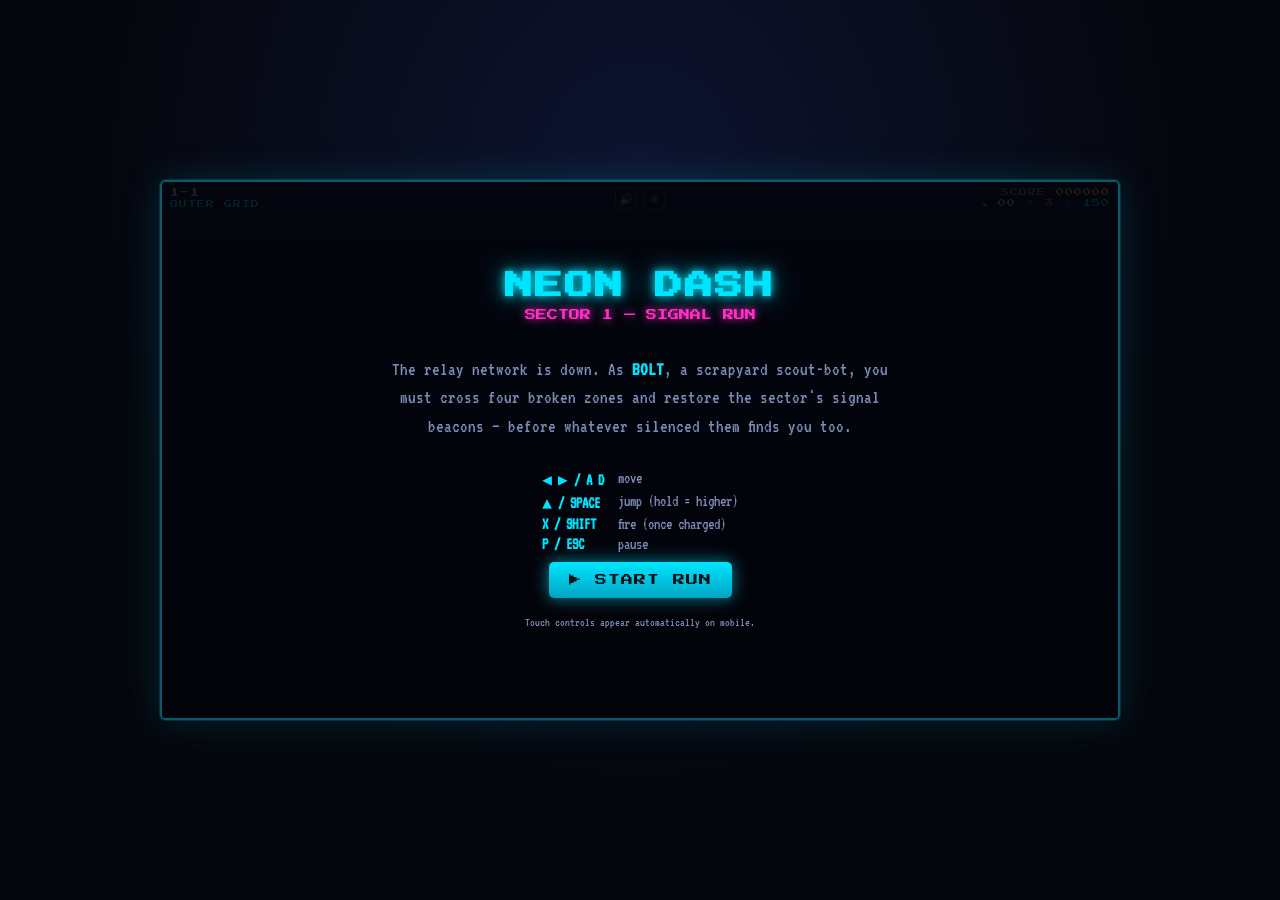
==== neon-dash.html @ c0b702b3 "Add Neon Dash HTML5 game Co-Authored-By: Claude Sonnet 5 <noreply@anthropic.com>" ====
<!DOCTYPE html>
<html lang="en">
<head>
<meta charset="UTF-8">
<meta name="viewport" content="width=device-width, initial-scale=1, maximum-scale=1, user-scalable=no">
<title>NEON DASH — Sector 1</title>
<link rel="preconnect" href="https://fonts.googleapis.com">
<link href="https://fonts.googleapis.com/css2?family=Press+Start+2P&family=VT323&display=swap" rel="stylesheet">
<style>
  :root{
    --bg:#05060d;
    --cyan:#00e5ff;
    --cyan-dim:#0a5a6b;
    --magenta:#ff2ec4;
    --amber:#ffc24b;
    --green:#39ff9e;
    --red:#ff4d5e;
    --panel:#080b16;
    --text:#dcecff;
    --text-dim:#7d8bb5;
  }
  *{box-sizing:border-box;}
  html,body{
    margin:0;padding:0;height:100%;
    background:radial-gradient(ellipse at 50% 20%, #0d1430 0%, #05060d 60%);
    color:var(--text);
    font-family:'VT323',monospace;
    overflow:hidden;
    -webkit-tap-highlight-color: transparent;
    user-select:none;
  }
  #wrap{
    position:fixed; inset:0;
    display:flex; align-items:center; justify-content:center;
    flex-direction:column;
    padding:10px;
  }
  #stage{
    position:relative;
    width:100%;
    max-width:960px;
    aspect-ratio: 480 / 270;
    background:#000;
    border:2px solid var(--cyan-dim);
    border-radius:6px;
    box-shadow: 0 0 0 1px rgba(0,229,255,0.15), 0 0 40px rgba(0,229,255,0.15), inset 0 0 60px rgba(0,229,255,0.05);
    overflow:hidden;
  }
  canvas{
    width:100%; height:100%; display:block;
    image-rendering:pixelated; image-rendering:crisp-edges;
  }
  /* ---------- HUD ---------- */
  #hud{
    position:absolute; top:0; left:0; right:0;
    display:flex; justify-content:space-between; align-items:flex-start;
    padding:6px 8px;
    pointer-events:none;
    font-family:'Press Start 2P', monospace;
    font-size:8px;
    letter-spacing:1px;
    text-shadow: 0 0 4px rgba(0,0,0,0.9);
    z-index:5;
  }
  #hud .hud-block{ display:flex; flex-direction:column; gap:3px; }
  #hud .hud-right{ align-items:flex-end; text-align:right; }
  #hud .row{ display:flex; gap:10px; }
  #hud .lbl{ color:var(--text-dim); }
  #hud .val-score{ color:var(--amber); }
  #hud .val-shard{ color:var(--green); }
  #hud .val-lives{ color:var(--red); }
  #hud .val-time{ color:var(--cyan); }
  #hud .lvl-name{ color:var(--cyan); font-size:8px; }
  #hud .lvl-code{ color:var(--text); font-size:9px; }

  #topbtns{
    position:absolute; top:6px; left:50%; transform:translateX(-50%);
    display:flex; gap:6px; z-index:6;
  }
  .iconbtn{
    pointer-events:auto;
    width:22px;height:22px;
    background:rgba(8,11,22,0.7);
    border:1px solid var(--cyan-dim);
    color:var(--cyan);
    border-radius:4px;
    font-size:11px;
    display:flex; align-items:center; justify-content:center;
    cursor:pointer;
  }
  .iconbtn:active{ background:rgba(0,229,255,0.25); }

  /* ---------- Screens ---------- */
  .screen{
    position:absolute; inset:0;
    display:flex; flex-direction:column; align-items:center; justify-content:center;
    text-align:center;
    background: rgba(3,4,10,0.88);
    z-index:10;
    padding:16px;
    gap:10px;
  }
  .screen.hidden{ display:none; }
  .title{
    font-family:'Press Start 2P', monospace;
    color:var(--cyan);
    font-size:clamp(16px,4.2vw,28px);
    text-shadow: 0 0 10px var(--cyan), 0 0 24px rgba(0,229,255,0.6);
    letter-spacing:2px;
    margin:0;
  }
  .subtitle{
    font-family:'Press Start 2P', monospace;
    color:var(--magenta);
    font-size:clamp(8px,2vw,11px);
    text-shadow: 0 0 8px var(--magenta);
    margin:0 0 6px 0;
  }
  .bigmsg{
    font-family:'Press Start 2P', monospace;
    color:var(--text);
    font-size:clamp(11px,2.6vw,16px);
    margin:0;
  }
  .desc{
    font-size:clamp(14px,3vw,19px);
    color:var(--text-dim);
    max-width:520px;
    line-height:1.5;
  }
  .btn{
    font-family:'Press Start 2P', monospace;
    font-size:clamp(9px,2.2vw,12px);
    color:#04121a;
    background: linear-gradient(180deg, var(--cyan), #00a4c2);
    border:none;
    padding:12px 20px;
    border-radius:5px;
    cursor:pointer;
    box-shadow: 0 0 16px rgba(0,229,255,0.6);
    letter-spacing:1px;
    pointer-events:auto;
  }
  .btn:active{ transform:translateY(1px); }
  .btn.alt{
    background: linear-gradient(180deg, var(--magenta), #a3138b);
    box-shadow: 0 0 16px rgba(255,46,196,0.6);
  }
  .btn.ghost{
    background:transparent;
    color:var(--text-dim);
    border:1px solid var(--text-dim);
    box-shadow:none;
  }
  .btnrow{ display:flex; gap:10px; flex-wrap:wrap; justify-content:center; }
  .statline{ font-size:clamp(13px,2.8vw,18px); color:var(--text); margin:2px 0; }
  .statline b{ color:var(--green); }
  .keys{
    display:grid; grid-template-columns:auto auto; gap:4px 14px;
    font-size:clamp(12px,2.6vw,16px); color:var(--text-dim); text-align:left;
  }
  .keys b{ color:var(--cyan); }
  #screen-intro .lvl-big{
    font-family:'Press Start 2P', monospace;
    color:var(--amber);
    font-size:clamp(18px,4.5vw,30px);
    text-shadow:0 0 12px var(--amber);
  }

  /* ---------- Touch controls ---------- */
  #touch-controls{
    position:absolute; inset:0; z-index:8; pointer-events:none;
  }
  #touch-controls .tbtn{
    position:absolute;
    pointer-events:auto;
    width:15%; aspect-ratio:1/1;
    border-radius:50%;
    background:rgba(0,229,255,0.10);
    border:2px solid rgba(0,229,255,0.5);
    color:var(--cyan);
    font-size:20px;
    display:flex; align-items:center; justify-content:center;
    -webkit-user-select:none;
  }
  #touch-controls .tbtn:active{ background:rgba(0,229,255,0.35); }
  #btn-left{ left:3%; bottom:10%; }
  #btn-right{ left:20%; bottom:10%; }
  #btn-fire{ right:20%; bottom:10%; border-color:rgba(255,46,196,0.6); color:var(--magenta); background:rgba(255,46,196,0.10); }
  #btn-jump{ right:3%; bottom:10%; }

  @media (hover:hover) and (pointer:fine){
    #touch-controls{ display:none; }
  }

  footer.hint{
    color:var(--text-dim); font-size:12px; margin-top:8px; text-align:center;
  }
</style>
</head>
<body>
<div id="wrap">
  <div id="stage">
    <canvas id="game" width="480" height="270"></canvas>

    <div id="hud">
      <div class="hud-block">
        <div class="lvl-code" id="hud-lvlcode">1-1</div>
        <div class="lvl-name" id="hud-lvlname">OUTER GRID</div>
      </div>
      <div class="hud-block hud-right">
        <div class="row"><span class="lbl">SCORE</span><span class="val-score" id="hud-score">000000</span></div>
        <div class="row"><span class="lbl">◆</span><span class="val-shard" id="hud-shards">00</span>
          <span class="lbl">×</span><span class="val-lives" id="hud-lives">3</span>
          <span class="lbl">⏱</span><span class="val-time" id="hud-time">150</span></div>
      </div>
    </div>

    <div id="topbtns">
      <div class="iconbtn" id="mute-btn">🔊</div>
      <div class="iconbtn" id="pause-btn">⏸</div>
    </div>

    <!-- START -->
    <div class="screen" id="screen-start">
      <h1 class="title">NEON DASH</h1>
      <p class="subtitle">SECTOR 1 — SIGNAL RUN</p>
      <p class="desc">The relay network is down. As <b style="color:var(--cyan)">BOLT</b>, a scrapyard scout-bot, you must cross four broken zones and restore the sector's signal beacons — before whatever silenced them finds you too.</p>
      <div class="keys">
        <div><b>◀ ▶ / A D</b></div><div>move</div>
        <div><b>▲ / SPACE</b></div><div>jump (hold = higher)</div>
        <div><b>X / SHIFT</b></div><div>fire (once charged)</div>
        <div><b>P / ESC</b></div><div>pause</div>
      </div>
      <div class="btnrow"><button class="btn" id="btn-start">▶ START RUN</button></div>
      <footer class="hint">Touch controls appear automatically on mobile.</footer>
    </div>

    <!-- LEVEL INTRO -->
    <div class="screen hidden" id="screen-intro">
      <div class="lvl-big" id="intro-code">1-1</div>
      <div class="bigmsg" id="intro-name">OUTER GRID</div>
    </div>

    <!-- PAUSE -->
    <div class="screen hidden" id="screen-pause">
      <h2 class="bigmsg" style="color:var(--cyan)">PAUSED</h2>
      <div class="btnrow">
        <button class="btn" id="btn-resume">▶ RESUME</button>
        <button class="btn alt" id="btn-restart-level">↺ RESTART ZONE</button>
        <button class="btn ghost" id="btn-quit">■ QUIT TO MENU</button>
      </div>
    </div>

    <!-- LEVEL COMPLETE -->
    <div class="screen hidden" id="screen-levelcomplete">
      <h2 class="bigmsg" style="color:var(--green)">BEACON RESTORED</h2>
      <p class="statline">Time Bonus <b id="lc-timebonus">+0</b></p>
      <p class="statline">Shards <b id="lc-shards">0</b></p>
      <p class="statline">Score <b id="lc-score">0</b></p>
      <div class="btnrow"><button class="btn" id="btn-continue">CONTINUE ▶</button></div>
    </div>

    <!-- GAME OVER -->
    <div class="screen hidden" id="screen-gameover">
      <h2 class="bigmsg" style="color:var(--red)">SIGNAL LOST</h2>
      <p class="statline">Final Score <b id="go-score">0</b></p>
      <div class="btnrow">
        <button class="btn" id="btn-retry">↺ TRY AGAIN</button>
        <button class="btn ghost" id="btn-menu2">■ MAIN MENU</button>
      </div>
    </div>

    <!-- WIN -->
    <div class="screen hidden" id="screen-win">
      <h1 class="title" style="font-size:clamp(14px,3.6vw,22px)">SECTOR 1 CLEAR</h1>
      <p class="desc">OMEGA-9 is offline. The relay hums back to life across the grid. Sector 1's beacons are lit — for now.</p>
      <p class="statline">Final Score <b id="win-score">0</b></p>
      <div class="btnrow">
        <button class="btn" id="btn-playagain">▶ PLAY AGAIN</button>
      </div>
    </div>

    <div id="touch-controls">
      <div class="tbtn" id="btn-left">◀</div>
      <div class="tbtn" id="btn-right">▶</div>
      <div class="tbtn" id="btn-fire">●</div>
      <div class="tbtn" id="btn-jump">▲</div>
    </div>
  </div>
</div>

<script>
(function(){
"use strict";

/* =========================================================
   CONFIG
   ========================================================= */
const CW = 480, CH = 270;
const GROUND_Y = 230;
const GRAVITY = 1500, MAX_FALL = 620;
const MOVE_ACCEL = 1100, MAX_SPEED = 175, FRICTION = 1400;
const JUMP_VELOCITY = -560, JUMP_CUT = 0.45;
const COYOTE_TIME = 0.09, JUMP_BUFFER = 0.12;
const PLASMA_SPEED = 320, PLASMA_LIFE = 0.9, PLASMA_COOLDOWN = 0.35;
const STAR_TIME = 7, HURT_TIME = 1.4;
const DEATH_TIME = 1.1;

const canvas = document.getElementById('game');
const ctx = canvas.getContext('2d');
ctx.imageSmoothingEnabled = false;

const clamp = (v,a,b)=>Math.max(a,Math.min(b,v));
const rectsOverlap = (a,b)=> a.x < b.x+b.w && a.x+a.w > b.x && a.y < b.y+b.h && a.y+a.h > b.y;
const clone = (o)=> JSON.parse(JSON.stringify(o));

/* =========================================================
   INPUT
   ========================================================= */
const keys = { left:false, right:false, jumpHeld:false, fire:false, jumpPressed:false, jumpReleased:false };

function unlockAudioOnce(){ ensureAudio(); window.removeEventListener('keydown', unlockAudioOnce); window.removeEventListener('pointerdown', unlockAudioOnce); }
window.addEventListener('keydown', unlockAudioOnce, {once:false});
window.addEventListener('pointerdown', unlockAudioOnce, {once:false});

window.addEventListener('keydown', (e)=>{
  if(['ArrowLeft','ArrowRight','ArrowUp','Space','KeyW','KeyA','KeyD'].includes(e.code)) e.preventDefault();
  handleKey(e.code, true);
});
window.addEventListener('keyup', (e)=>{ handleKey(e.code, false); });

function handleKey(code, down){
  if(code==='ArrowLeft'||code==='KeyA') keys.left = down;
  if(code==='ArrowRight'||code==='KeyD') keys.right = down;
  if(code==='ArrowUp'||code==='KeyW'||code==='Space'){
    if(down && !keys.jumpHeld) keys.jumpPressed = true;
    if(!down) keys.jumpReleased = true;
    keys.jumpHeld = down;
  }
  if(code==='KeyX'||code==='KeyK'||code==='ShiftLeft'||code==='ShiftRight') keys.fire = down;
  if(down && (code==='KeyP'||code==='Escape')) togglePause();
  if(down && code==='KeyM') toggleMute();
  if(down && (code==='Enter'||code==='Space')) confirmScreen();
}

function bindTouch(id, onDown, onUp){
  const el = document.getElementById(id);
  const down=(e)=>{ e.preventDefault(); onDown(); };
  const up=(e)=>{ e.preventDefault(); onUp(); };
  el.addEventListener('pointerdown', down);
  el.addEventListener('pointerup', up);
  el.addEventListener('pointerleave', up);
  el.addEventListener('pointercancel', up);
}
bindTouch('btn-left', ()=>keys.left=true, ()=>keys.left=false);
bindTouch('btn-right', ()=>keys.right=true, ()=>keys.right=false);
bindTouch('btn-fire', ()=>keys.fire=true, ()=>keys.fire=false);
bindTouch('btn-jump', ()=>{ if(!keys.jumpHeld) keys.jumpPressed=true; keys.jumpHeld=true; }, ()=>{ keys.jumpHeld=false; keys.jumpReleased=true; });

/* =========================================================
   AUDIO (tiny synth, no assets)
   ========================================================= */
let audioCtx=null, muted=false;
function ensureAudio(){
  if(!audioCtx){ try{ audioCtx = new (window.AudioContext||window.webkitAudioContext)(); }catch(e){ return; } }
  if(audioCtx.state==='suspended') audioCtx.resume();
}
function beep(freq,dur,type,vol,slide){
  if(muted || !audioCtx) return;
  const t0=audioCtx.currentTime;
  const osc=audioCtx.createOscillator(), gain=audioCtx.createGain();
  osc.type=type||'square';
  osc.frequency.setValueAtTime(freq,t0);
  if(slide) osc.frequency.exponentialRampToValueAtTime(Math.max(30,freq+slide), t0+dur);
  gain.gain.setValueAtTime(vol||0.15,t0);
  gain.gain.exponentialRampToValueAtTime(0.001, t0+dur);
  osc.connect(gain); gain.connect(audioCtx.destination);
  osc.start(t0); osc.stop(t0+dur+0.02);
}
const SFX = {
  jump: ()=>beep(520,0.12,'square',0.11,260),
  stomp: ()=>beep(190,0.1,'square',0.15,-90),
  hit: ()=>beep(140,0.28,'sawtooth',0.18,-100),
  shard: ()=>beep(1000,0.07,'square',0.09,300),
  power: ()=>{ beep(320,0.09,'square',0.14,220); setTimeout(()=>beep(520,0.13,'square',0.14,300),90); },
  bump: ()=>beep(220,0.06,'square',0.12,0),
  shoot: ()=>beep(720,0.07,'sawtooth',0.1,-220),
  bossHit: ()=>beep(150,0.2,'sawtooth',0.2,-60),
  explode: ()=>beep(90,0.45,'sawtooth',0.2,-40),
  levelup: ()=>{ [660,880,1100].forEach((f,i)=>setTimeout(()=>beep(f,0.15,'square',0.15,0),i*120)); },
  gameover: ()=>{ [420,340,260,180].forEach((f,i)=>setTimeout(()=>beep(f,0.28,'sawtooth',0.15,0),i*160)); },
};
document.getElementById('mute-btn').addEventListener('click', toggleMute);
function toggleMute(){ muted=!muted; document.getElementById('mute-btn').textContent = muted?'🔇':'🔊'; }

/* =========================================================
   LEVEL DATA
   ========================================================= */
function seg(x1,x2){ return {x:x1, y:GROUND_Y, w:x2-x1, h: CH+120-GROUND_Y, type:'solid'}; }
function plat(x,y,w,h){ return {x, y, w, h:h||14, type:'solid'}; }
function haz(x1,x2,y,h){ return {x:x1, y, w:x2-x1, h:h||6, type:'plasma'}; }
function blk(x,y,kind,item){ return {x, y, w:24, h:24, type:'block', kind, item: item||null, used:false, bump:0}; }
function buildGround(width, pits){
  const segs=[]; let cursor=0;
  const sorted = pits.slice().sort((a,b)=>a[0]-b[0]);
  for(const p of sorted){ if(cursor<p[0]) segs.push(seg(cursor,p[0])); cursor=p[1]; }
  if(cursor<width) segs.push(seg(cursor,width));
  return segs;
}
function shardRow(x0,y,count,step){ const arr=[]; for(let i=0;i<count;i++) arr.push({x:x0+i*step, y}); return arr; }

const LEVELS = [
/* ---------------- 1-1 : OUTER GRID ---------------- */
{
  code:'1-1', name:'OUTER GRID', theme:'outskirts', width:3100, timeLimit:150,
  start:{x:40,y:GROUND_Y-28},
  ground: buildGround(3100, [[620,700],[1180,1260],[1905,1985]]),
  platforms: [ plat(1915,195,60,12), plat(2470,195,150,12) ],
  blocks: [ blk(430,170,'energy','nano'), blk(1330,170,'data'), blk(1364,170,'data'), blk(2110,170,'energy','shardburst') ],
  hazards: [],
  enemies: [
    {type:'scuttler', x:520, rangeMin:480, rangeMax:600},
    {type:'scuttler', x:980, rangeMin:900, rangeMax:1160},
    {type:'scuttler', x:1550, rangeMin:1470, rangeMax:1650},
    {type:'scuttler', x:2250, rangeMin:2180, rangeMax:2440},
    {type:'drone', x:800, y:150, amp:40, speed:1.2},
    {type:'drone', x:2700, y:150, amp:55, speed:1.4}
  ],
  turrets: [],
  boss: null, gate: null,
  shards: [].concat(
    shardRow(630,190,5,15),
    shardRow(2480,175,8,17),
    shardRow(1000,205,4,20),
    [{x:2900,y:200},{x:2950,y:190},{x:3000,y:200}]
  ),
  items: [],
  goal: {x:3040, y:GROUND_Y}
},
/* ---------------- 1-2 : SUB-GRID TUNNELS ---------------- */
{
  code:'1-2', name:'SUB-GRID TUNNELS', theme:'tunnels', width:3000, timeLimit:150,
  start:{x:40,y:GROUND_Y-28},
  ground: buildGround(3000, [[500,580],[1400,1470],[2300,2380]]),
  platforms: [ plat(0,40,3000,16) ],
  blocks: [ blk(300,170,'data'), blk(1150,170,'energy','plasma'), blk(1180,170,'data'), blk(2000,170,'energy','shardburst') ],
  hazards: [ haz(980,1040,224,6), haz(1850,1910,224,6) ],
  enemies: [
    {type:'scuttler', x:700, rangeMin:640, rangeMax:940},
    {type:'scuttler', x:1600, rangeMin:1500, rangeMax:1800},
    {type:'scuttler', x:2550, rangeMin:2440, rangeMax:2680},
    {type:'drone', x:1250, y:150, amp:35, speed:1.6}
  ],
  turrets: [ {x:820}, {x:1670}, {x:2600} ],
  boss: null, gate: null,
  shards: [].concat(
    shardRow(310,200,3,16),
    shardRow(1600,150,5,18),
    shardRow(2650,190,6,16)
  ),
  items: [],
  goal: {x:2950, y:GROUND_Y}
},
/* ---------------- 1-3 : ORBITAL CAUSEWAY ---------------- */
{
  code:'1-3', name:'ORBITAL CAUSEWAY', theme:'orbital', width:3300, timeLimit:160,
  start:{x:40,y:GROUND_Y-28},
  ground: [],
  platforms: [
    plat(0,230,180,16),
    plat(280,230,130,14),
    plat(490,195,110,14),
    plat(670,230,95,14),
    plat(840,165,90,14),
    plat(1010,210,110,14, ),
    plat(1240,230,95,14),
    plat(1430,185,90,14),
    plat(1610,230,120,14),
    plat(1830,185,90,14),
    plat(2010,215,110,14),
    plat(2200,185,90,14),
    plat(2380,230,120,14),
    plat(2600,195,100,14),
    plat(2800,230,130,14),
    plat(3000,205,120,14),
    plat(3140,230,160,16)
  ],
  blocks: [ blk(700,175,'energy','nano'), blk(2420,190,'energy','shardburst') ],
  hazards: [],
  enemies: [
    {type:'drone', x:560, y:150, amp:45, speed:1.3},
    {type:'drone', x:1120, y:150, amp:50, speed:1.1},
    {type:'drone', x:1720, y:130, amp:55, speed:1.5},
    {type:'drone', x:2280, y:140, amp:45, speed:1.3},
    {type:'drone', x:2900, y:150, amp:50, speed:1.2}
  ],
  turrets: [],
  boss: null, gate: null,
  shards: [].concat(
    [300,510,690,860,1030,1260,1450,1630,1850,2030,2220,2400,2620,2820,3020].map(x=>({x, y:180}))
  ),
  items: [ {type:'overdrive', x:1650, y:195} ],
  goal: {x:3260, y:230}
},
/* ---------------- 1-4 : CORE FORTRESS ---------------- */
{
  code:'1-4', name:'CORE FORTRESS', theme:'fortress', width:2800, timeLimit:170,
  start:{x:40,y:GROUND_Y-28},
  ground: buildGround(2800, [[750,820],[1500,1560]]),
  platforms: [],
  blocks: [ blk(150,170,'data'), blk(1300,170,'energy','life') ],
  hazards: [ haz(400,460,224,6), haz(1050,1120,224,6), haz(1750,1830,224,6) ],
  enemies: [
    {type:'scuttler', x:550, rangeMin:480, rangeMax:700},
    {type:'scuttler', x:900, rangeMin:870, rangeMax:1050},
    {type:'scuttler', x:1650, rangeMin:1600, rangeMax:1740},
    {type:'scuttler', x:1980, rangeMin:1900, rangeMax:2180}
  ],
  turrets: [ {x:250}, {x:950}, {x:1650} ],
  boss: {x:2350, y:GROUND_Y-56, minX:2260, maxX:2540},
  gate: {x:2200, y:80, w:14, h:170},
  shards: [].concat(
    shardRow(180,190,3,16),
    shardRow(1330,150,4,16),
    shardRow(1950,200,4,16)
  ),
  items: [],
  goal: {x:2760, y:GROUND_Y}
}
];

/* =========================================================
   ENTITY FACTORIES
   ========================================================= */
function makeScuttler(s){ return {type:'scuttler', x:s.x, y:GROUND_Y-20, w:24, h:20, dir:-1, rangeMin:s.rangeMin, rangeMax:s.rangeMax, alive:true, squish:0, remove:false}; }
function makeDrone(s){ return {type:'drone', x:s.x, y:s.y, homeX:s.x, homeY:s.y, amp:s.amp, speed:s.speed, phase:Math.random()*6.28, w:26, h:18, alive:true, squish:0, remove:false}; }
function makeTurret(x){ return {x, y:GROUND_Y-10, h:10, timer:Math.random()*2, cycle:2.4, state:'idle'}; }
function makeBoss(b){ return {type:'boss', x:b.x, y:b.y, w:64, h:56, vx:60, minX:b.minX, maxX:b.maxX, hp:3, maxHp:3, shootTimer:2, invuln:0, dead:false, deadTimer:0}; }

/* =========================================================
   GAME STATE
   ========================================================= */
const game = {
  state:'start', // start, intro, playing, dying, paused, levelcomplete, gameover, win
  levelIndex:0, level:null, introTimer:0,
  player:null,
  camera:{x:0, shake:0},
  solids:[], blocks:[], enemies:[], turrets:[], boss:null, gate:null, gateActive:false,
  hazardsZones:[], shards:[], items:[], projectiles:[], particles:[],
  score:0, lives:3, shardsCollected:0, timeLeft:150,
  goalReached:false, comboCount:0,
};

function newPlayer(){
  return { x:40, y:GROUND_Y-28, vx:0, vy:0, w:22, h:28, onGround:false, facing:1,
    power:0, hurtTimer:0, starTimer:0, shootCd:0, coyote:0, jumpBuffer:0 };
}
function recomputeSize(p){ const bottom=p.y+p.h; p.h = p.power>=1 ? 38 : 28; p.y = bottom-p.h; }

function loadLevel(idx){
  const lvl = LEVELS[idx];
  game.level = lvl;
  game.blocks = clone(lvl.blocks||[]);
  game.solids = [...lvl.ground, ...(lvl.platforms||[]), ...game.blocks];
  game.enemies = (lvl.enemies||[]).map(s=> s.type==='scuttler'?makeScuttler(s):makeDrone(s));
  game.turrets = (lvl.turrets||[]).map(t=>makeTurret(t.x));
  game.boss = lvl.boss ? makeBoss(lvl.boss) : null;
  game.gate = lvl.gate ? {x:lvl.gate.x,y:lvl.gate.y,w:lvl.gate.w,h:lvl.gate.h,type:'solid'} : null;
  game.gateActive = !!game.gate;
  if(game.gate) game.solids.push(game.gate);
  game.hazardsZones = clone(lvl.hazards||[]);
  game.shards = clone(lvl.shards||[]).map(s=>({x:s.x,y:s.y,collected:false}));
  game.items = clone(lvl.items||[]).map(s=>({type:s.type,x:s.x,y:s.y,w:18,h:18,collected:false,spawning:false,vx:0,vy:0}));
  game.projectiles = [];
  game.particles = [];
  game.camera.x = 0; game.camera.shake = 0;
  game.timeLeft = lvl.timeLimit || 150;
  game.goalReached = false;
  game.comboCount = 0;
  game.player.x = lvl.start.x; game.player.y = lvl.start.y - (game.player.h-28);
  game.player.vx=0; game.player.vy=0; game.player.onGround=false; game.player.hurtTimer=1.0;
  document.getElementById('hud-lvlcode').textContent = lvl.code;
  document.getElementById('hud-lvlname').textContent = lvl.name;
  document.getElementById('intro-code').textContent = lvl.code;
  document.getElementById('intro-name').textContent = lvl.name;
}

function startNewGame(){
  game.score=0; game.lives=3; game.levelIndex=0;
  game.player = newPlayer();
  loadLevel(0);
  game.state='intro'; game.introTimer=1.7;
  hideAllScreens();
}

function startDeath(){
  if(game.state==='dying') return;
  game.state='dying';
  game.player.vx=0; game.player.vy=-420;
  game.player.deathTimer = DEATH_TIME;
  SFX.hit();
}
function handleDeath(){
  game.lives--;
  if(game.lives<=0){
    game.state='gameover';
    SFX.gameover();
    document.getElementById('go-score').textContent = game.score;
    showScreen('gameover');
  } else {
    game.player.power=0;
    loadLevel(game.levelIndex);
    game.state='intro'; game.introTimer=1.2;
  }
}
function damagePlayer(){
  const p = game.player;
  if(p.hurtTimer>0 || p.starTimer>0) return;
  if(p.power>0){
    p.power=0; recomputeSize(p);
    p.hurtTimer = HURT_TIME;
    SFX.hit();
  } else {
    startDeath();
  }
}

function stompEnemy(e){
  e.alive=false; e.squish=0.22; e.remove=false;
  const p=game.player;
  p.vy = -270;
  game.comboCount++;
  const gain = Math.min(800, 100*Math.pow(2, game.comboCount-1));
  game.score += gain;
  spawnTextParticle('+'+gain, e.x+e.w/2, e.y, '#39ff9e');
  spawnParticles(e.x+e.w/2, e.y+e.h/2, '#ff4d5e', 7);
  SFX.stomp();
}

function bossHit(){
  const b = game.boss;
  if(!b || b.dead || b.invuln>0) return;
  b.hp--; b.invuln=1.0;
  game.player.vy=-260;
  spawnParticles(b.x+b.w/2, b.y+10, '#ffc24b', 10);
  spawnTextParticle('HIT '+b.hp+'/'+b.maxHp, b.x+b.w/2, b.y-10, '#ffc24b');
  SFX.bossHit();
  if(b.hp<=0){
    b.dead=true; b.deadTimer=1.2;
    SFX.explode();
    spawnParticles(b.x+b.w/2, b.y+b.h/2, '#ff2ec4', 22);
    game.camera.shake = 0.4;
    if(game.gateActive){ game.gateActive=false; game.solids = game.solids.filter(s=>s!==game.gate); }
    game.projectiles = game.projectiles.filter(pr=>pr.fromPlayer);
    game.score += 1000;
  }
}

function reachGoal(){
  game.goalReached = true;
  game.state = 'levelcomplete';
  const bonus = Math.floor(game.timeLeft)*10;
  game.score += bonus + 500;
  SFX.levelup();
  document.getElementById('lc-timebonus').textContent = '+'+bonus;
  document.getElementById('lc-shards').textContent = game.shardsCollected;
  document.getElementById('lc-score').textContent = game.score;
  showScreen('levelcomplete');
}
function advanceLevel(){
  game.levelIndex++;
  if(game.levelIndex >= LEVELS.length){
    game.state='win';
    document.getElementById('win-score').textContent = game.score;
    showScreen('win');
  } else {
    loadLevel(game.levelIndex);
    game.state='intro'; game.introTimer=1.7;
    hideAllScreens();
  }
}

/* =========================================================
   ITEMS / BLOCKS
   ========================================================= */
function spawnPopItem(type,x,y,dir){
  game.items.push({type, x, y:y-4, w:18, h:18, collected:false, spawning:true, spawnTimer:0.35, vx: type==='nano'?(dir*40):0, vy:0});
}
function hitBlock(s){
  s.bump = 0.15;
  if(s.kind==='energy'){
    if(!s.used){
      s.used = true;
      giveBlockItem(s);
    } else { SFX.bump(); }
  } else if(s.kind==='data'){
    if(game.player.power>0){
      game.solids = game.solids.filter(x=>x!==s);
      game.blocks = game.blocks.filter(x=>x!==s);
      spawnParticles(s.x+12, s.y+12, '#ffc24b', 8);
      SFX.bump();
    } else {
      SFX.bump();
    }
  }
}
function giveBlockItem(s){
  switch(s.item){
    case 'nano': spawnPopItem('nano', s.x+3, s.y, game.player.facing||1); SFX.power(); break;
    case 'plasma': spawnPopItem('plasma', s.x+3, s.y, 0); SFX.power(); break;
    case 'shardburst':
      game.score += 50; game.shardsCollected += 5;
      spawnTextParticle('+50', s.x+12, s.y-6, '#39ff9e');
      spawnParticles(s.x+12, s.y+4, '#39ff9e', 8);
      SFX.shard();
      break;
    case 'life':
      game.lives++;
      spawnTextParticle('1UP!', s.x+12, s.y-6, '#ff2ec4');
      spawnParticles(s.x+12, s.y+4, '#ff2ec4', 8);
      SFX.power();
      break;
    default: SFX.bump();
  }
}
function collectItem(it){
  it.collected = true;
  const p = game.player;
  if(it.type==='nano'){
    if(p.power<1){ p.power=1; recomputeSize(p); } else { game.score+=200; spawnTextParticle('+200', it.x, it.y, '#00e5ff'); }
    SFX.power();
  } else if(it.type==='plasma'){
    if(p.power<2){ p.power=2; } else { game.score+=200; spawnTextParticle('+200', it.x, it.y, '#00e5ff'); }
    SFX.power();
  } else if(it.type==='overdrive'){
    p.starTimer = STAR_TIME;
    SFX.power();
  }
  spawnParticles(it.x+9, it.y+9, '#ffc24b', 8);
}

/* =========================================================
   PHYSICS / COLLISION
   ========================================================= */
function resolveEntityCollisions(e, solids, dt){
  e.x += e.vx*dt;
  for(const s of solids){
    if(rectsOverlap(e,s)){
      if(e.vx>0) e.x = s.x - e.w;
      else if(e.vx<0) e.x = s.x + s.w;
      e.vx = 0;
    }
  }
  e.y += e.vy*dt;
  e.onGround = false;
  for(const s of solids){
    if(rectsOverlap(e,s)){
      if(e.vy>0){ e.y = s.y - e.h; e.vy=0; e.onGround=true; }
      else if(e.vy<0){ e.y = s.y + s.h; e.vy=0; if(s.type==='block') hitBlock(s); }
    }
  }
}

function updatePlayerPhysics(dt){
  const p = game.player;
  let dir = 0;
  if(keys.left) dir -= 1;
  if(keys.right) dir += 1;
  const cap = MAX_SPEED * (p.starTimer>0 ? 1.3 : 1);
  if(dir!==0){ p.vx += dir*MOVE_ACCEL*dt; p.facing = dir; }
  else {
    if(p.vx>0) p.vx = Math.max(0, p.vx-FRICTION*dt);
    else if(p.vx<0) p.vx = Math.min(0, p.vx+FRICTION*dt);
  }
  p.vx = clamp(p.vx, -cap, cap);

  if(p.onGround) p.coyote = COYOTE_TIME; else p.coyote = Math.max(0, p.coyote-dt);
  if(keys.jumpPressed){ p.jumpBuffer = JUMP_BUFFER; keys.jumpPressed=false; }
  else { p.jumpBuffer = Math.max(0, p.jumpBuffer-dt); }
  if(p.jumpBuffer>0 && p.coyote>0){
    p.vy = JUMP_VELOCITY; p.onGround=false; p.coyote=0; p.jumpBuffer=0; SFX.jump();
  }
  if(keys.jumpReleased){ if(p.vy<0) p.vy *= JUMP_CUT; keys.jumpReleased=false; }

  p.vy += GRAVITY*dt; if(p.vy>MAX_FALL) p.vy = MAX_FALL;

  if(p.shootCd>0) p.shootCd -= dt;
  if(keys.fire && p.power>=2 && p.shootCd<=0){
    game.projectiles.push({type:'plasma', x: p.x + (p.facing>0?p.w:-8), y: p.y+p.h*0.35, vx: p.facing*PLASMA_SPEED, vy:0, w:8, h:6, life:PLASMA_LIFE, fromPlayer:true});
    p.shootCd = PLASMA_COOLDOWN;
    SFX.shoot();
  }

  if(p.onGround) game.comboCount = 0;
  resolveEntityCollisions(p, game.solids, dt);

  if(p.hurtTimer>0) p.hurtTimer -= dt;
  if(p.starTimer>0) p.starTimer -= dt;

  if(p.y > CH+150) startDeath();
}

function updateEnemies(dt){
  for(const e of game.enemies){
    if(!e.alive){ if(e.squish>0){ e.squish-=dt; if(e.squish<=0) e.remove=true; } continue; }
    if(e.type==='scuttler'){
      e.x += e.dir*42*dt;
      if(e.x < e.rangeMin){ e.x=e.rangeMin; e.dir=1; }
      if(e.x+e.w > e.rangeMax){ e.x=e.rangeMax-e.w; e.dir=-1; }
    } else if(e.type==='drone'){
      e.phase += dt*e.speed;
      e.x = e.homeX + Math.sin(e.phase)*e.amp;
      e.y = e.homeY + Math.cos(e.phase*0.7)*10;
    }
  }
  game.enemies = game.enemies.filter(e=>!e.remove);
  for(const t of game.turrets){
    t.timer += dt;
    const phase = t.timer % t.cycle;
    if(phase < 1.2){ t.state='idle'; t.h = 10; }
    else if(phase < 1.5){ t.state='rising'; t.h = 10 + ((phase-1.2)/0.3)*26; }
    else { t.state='extended'; t.h = 36; }
    t.y = GROUND_Y - t.h;
  }
}

function updateBoss(dt){
  const b = game.boss;
  if(!b) return;
  if(b.invuln>0) b.invuln -= dt;
  if(b.dead){ if(b.deadTimer>0) b.deadTimer -= dt; return; }
  b.x += b.vx*dt;
  if(b.x < b.minX){ b.x=b.minX; b.vx=Math.abs(b.vx); }
  if(b.x+b.w > b.maxX){ b.x=b.maxX-b.w; b.vx=-Math.abs(b.vx); }
  b.shootTimer -= dt;
  if(b.shootTimer<=0){
    b.shootTimer = 1.9;
    const dir = game.player.x < b.x ? -1 : 1;
    game.projectiles.push({type:'bolt', x:b.x+b.w/2, y:b.y+b.h*0.5, vx:dir*230, vy:0, w:10, h:8, life:2.5, fromPlayer:false});
    SFX.shoot();
  }
}

function updateProjectiles(dt){
  for(const pr of game.projectiles){
    pr.life -= dt; pr.x += pr.vx*dt; pr.y += pr.vy*dt;
    pr.dead = pr.life<=0;
    for(const s of game.solids){ if(rectsOverlap(pr,s)) pr.dead=true; }
    if(pr.fromPlayer){
      for(const e of game.enemies){
        if(e.alive && rectsOverlap(pr,e)){ stompEnemy(e); pr.dead=true; }
      }
      if(game.boss && !game.boss.dead && rectsOverlap(pr,game.boss)){ bossHit(); pr.dead=true; }
    } else {
      const p = game.player;
      if(p.hurtTimer<=0 && p.starTimer<=0 && rectsOverlap(pr,p)){ damagePlayer(); pr.dead=true; }
    }
  }
  game.projectiles = game.projectiles.filter(p=>!p.dead);
}

function updateItems(dt){
  for(const it of game.items){
    if(it.collected) continue;
    if(it.spawning){
      it.spawnTimer -= dt; it.y -= 40*dt;
      if(it.spawnTimer<=0) it.spawning=false;
      continue;
    }
    if(it.type==='nano'){
      it.vy = (it.vy||0) + GRAVITY*dt; if(it.vy>MAX_FALL) it.vy=MAX_FALL;
      resolveEntityCollisions(it, game.solids, dt);
      if(it.y > CH+150) it.collected = true;
    }
  }
  game.items = game.items.filter(it=>!it.collected);
}

function turretRect(t){ return {x:t.x, y:t.y, w:28, h:t.h}; }

function checkPlayerVsWorld(){
  const p = game.player;
  for(const e of game.enemies){
    if(!e.alive || !rectsOverlap(p,e)) continue;
    if(p.starTimer>0){ stompEnemy(e); continue; }
    if(p.vy>0 && (p.y+p.h - e.y) < 12){ stompEnemy(e); }
    else { damagePlayer(); }
  }
  for(const t of game.turrets){
    if(t.state==='extended' && p.starTimer<=0 && rectsOverlap(p, turretRect(t))) damagePlayer();
  }
  if(game.boss && !game.boss.dead && rectsOverlap(p, game.boss)){
    if(p.starTimer>0){ bossHit(); }
    else if(p.vy>0 && (p.y+p.h - game.boss.y) < 16){ bossHit(); }
    else damagePlayer();
  }
  for(const h of game.hazardsZones){
    if(p.starTimer<=0 && rectsOverlap(p,h)) damagePlayer();
  }
  for(const s of game.shards){
    if(!s.collected && rectsOverlap(p, {x:s.x-6,y:s.y-6,w:12,h:12})){
      s.collected=true; game.score+=10; game.shardsCollected++;
      SFX.shard(); spawnParticles(s.x,s.y,'#39ff9e',4);
    }
  }
  for(const it of game.items){
    if(!it.collected && !it.spawning && rectsOverlap(p,it)) collectItem(it);
  }
  if(game.level.goal && !game.goalReached){
    const g = game.level.goal;
    const gr = {x:g.x, y:g.y-90, w:16, h:90};
    if(rectsOverlap(p,gr)) reachGoal();
  }
}

/* =========================================================
   PARTICLES
   ========================================================= */
function spawnParticles(x,y,color,count){
  for(let i=0;i<(count||6);i++){
    const ang = Math.random()*Math.PI*2, spd = 40+Math.random()*90;
    game.particles.push({type:'dot', x,y, vx:Math.cos(ang)*spd, vy:Math.sin(ang)*spd-40, life:0.5+Math.random()*0.3, maxLife:0.8, color, size:2+Math.random()*2});
  }
}
function spawnTextParticle(text,x,y,color){
  game.particles.push({type:'text', text, x, y, vy:-35, life:0.9, maxLife:0.9, color});
}
function updateParticles(dt){
  for(const pt of game.particles){
    pt.life -= dt;
    pt.x += (pt.vx||0)*dt; pt.y += (pt.vy||0)*dt;
    if(pt.type==='dot') pt.vy += 300*dt;
  }
  game.particles = game.particles.filter(pt=>pt.life>0);
}

/* =========================================================
   MAIN UPDATE
   ========================================================= */
function updateDying(dt){
  const p = game.player;
  p.vy += GRAVITY*dt; p.x += p.vx*dt; p.y += p.vy*dt;
  p.deathTimer -= dt;
  updateParticles(dt);
  if(p.deathTimer<=0) handleDeath();
}

function update(dt){
  if(game.state==='intro'){
    game.introTimer -= dt;
    updateParticles(dt);
    if(game.introTimer<=0) game.state='playing';
    return;
  }
  if(game.state==='dying'){ updateDying(dt); return; }
  if(game.state!=='playing') return;

  game.timeLeft -= dt;
  if(game.timeLeft<=0){ game.timeLeft=0; startDeath(); return; }

  updatePlayerPhysics(dt);
  updateEnemies(dt);
  updateBoss(dt);
  updateProjectiles(dt);
  updateItems(dt);
  checkPlayerVsWorld();
  updateParticles(dt);

  for(const s of game.blocks) if(s.bump>0) s.bump -= dt;

  const target = game.player.x + game.player.w/2 - CW/2;
  game.camera.x = clamp(target, 0, Math.max(0, game.level.width - CW));
  if(game.camera.shake>0) game.camera.shake -= dt;

  updateHUD();
}

function updateHUD(){
  document.getElementById('hud-score').textContent = String(game.score).padStart(6,'0');
  document.getElementById('hud-shards').textContent = String(game.shardsCollected).padStart(2,'0');
  document.getElementById('hud-lives').textContent = game.lives;
  document.getElementById('hud-time').textContent = Math.ceil(game.timeLeft);
}

/* =========================================================
   RENDER
   ========================================================= */
const THEMES = {
  outskirts: {sky:['#0d1430','#1a1440'], grid:'#1c2b55', accent:'#00e5ff', accent2:'#ff2ec4'},
  tunnels:   {sky:['#060a12','#0a1420'], grid:'#0f2233', accent:'#39ff9e', accent2:'#00e5ff'},
  orbital:   {sky:['#0a0620','#160a30'], grid:'#241246', accent:'#ff2ec4', accent2:'#00e5ff'},
  fortress:  {sky:['#180608','#240a0a'], grid:'#3a1416', accent:'#ff4d5e', accent2:'#ffc24b'},
};

function drawBackground(){
  const th = THEMES[game.level.theme];
  const g = ctx.createLinearGradient(0,0,0,CH);
  g.addColorStop(0, th.sky[0]); g.addColorStop(1, th.sky[1]);
  ctx.fillStyle = g; ctx.fillRect(0,0,CW,CH);

  // stars
  const t = performance.now()/1000;
  ctx.fillStyle = 'rgba(255,255,255,0.5)';
  for(let i=0;i<40;i++){
    const sx = (i*137 - game.camera.x*0.15) % (CW+40);
    const sy = (i*71)%160 + 10;
    const tw = 0.5+0.5*Math.sin(t*2+i);
    ctx.globalAlpha = 0.3+0.4*tw;
    ctx.fillRect(((sx%(CW+40))+CW+40)%(CW+40)-20, sy, 1.5, 1.5);
  }
  ctx.globalAlpha = 1;

  // big silhouette shapes
  ctx.fillStyle = th.grid;
  for(let i=0;i<6;i++){
    const bx = (i*260 - game.camera.x*0.3) % (CW+300);
    const bxw = ((bx%(CW+300))+CW+300)%(CW+300)-150;
    const hgt = 40 + (i%3)*22;
    ctx.fillRect(bxw, CH-95-hgt, 46, hgt+95);
  }

  // horizon grid lines
  ctx.strokeStyle = th.accent; ctx.globalAlpha=0.25; ctx.lineWidth=1;
  for(let i=0;i<10;i++){
    const gx = ((i*70 - game.camera.x*0.5) % 700 + 700) % 700 - 100;
    ctx.beginPath(); ctx.moveTo(gx, GROUND_Y+40); ctx.lineTo(gx-40, CH); ctx.stroke();
  }
  ctx.globalAlpha=1;
}

function drawSolids(){
  const th = THEMES[game.level.theme];
  for(const s of game.solids){
    if(s.type!=='solid') continue;
    if(s===game.gate){
      if(!game.gateActive) continue;
      ctx.fillStyle = 'rgba(255,77,94,0.25)';
      ctx.fillRect(s.x, s.y, s.w, s.h);
      ctx.strokeStyle = '#ff4d5e'; ctx.lineWidth=2;
      ctx.strokeRect(s.x+1, s.y+1, s.w-2, s.h-2);
      continue;
    }
    const topY = s.y;
    ctx.fillStyle = '#0c1120';
    ctx.fillRect(s.x, topY, s.w, Math.min(s.h, CH-topY+40));
    ctx.fillStyle = th.accent;
    ctx.fillRect(s.x, topY, s.w, 4);
    ctx.fillStyle = 'rgba(255,255,255,0.06)';
    for(let gx=s.x; gx<s.x+s.w; gx+=20) ctx.fillRect(gx, topY+6, 1, Math.min(18,s.h-6));
  }
}

function drawBlocks(){
  for(const b of game.blocks){
    const off = b.bump>0 ? -Math.sin((0.15-b.bump)/0.15*Math.PI)*4 : 0;
    const y = b.y+off;
    if(b.kind==='energy' && !b.used){
      ctx.fillStyle = '#12335a'; ctx.fillRect(b.x,y,b.w,b.h);
      ctx.strokeStyle = '#ffc24b'; ctx.lineWidth=2; ctx.strokeRect(b.x+2,y+2,b.w-4,b.h-4);
      ctx.fillStyle = '#ffc24b';
      const pulse = 0.5+0.5*Math.sin(performance.now()/200);
      ctx.globalAlpha = 0.5+0.5*pulse;
      ctx.fillRect(b.x+b.w/2-3, y+b.h/2-3, 6, 6);
      ctx.globalAlpha = 1;
    } else if(b.kind==='energy' && b.used){
      ctx.fillStyle = '#0a0f1c'; ctx.fillRect(b.x,y,b.w,b.h);
      ctx.strokeStyle = '#2a3550'; ctx.lineWidth=2; ctx.strokeRect(b.x+2,y+2,b.w-4,b.h-4);
    } else {
      ctx.fillStyle = '#3a2a1c'; ctx.fillRect(b.x,y,b.w,b.h);
      ctx.strokeStyle = '#7a5a34'; ctx.lineWidth=2; ctx.strokeRect(b.x+2,y+2,b.w-4,b.h-4);
      ctx.fillStyle='#5a4226';
      ctx.fillRect(b.x+3,y+3,b.w-6,4); ctx.fillRect(b.x+3,y+b.h-9,b.w-6,4);
    }
  }
}

function drawHazardsStrips(){
  const t = performance.now()/1000;
  for(const h of game.hazardsZones){
    const glow = 0.5+0.5*Math.sin(t*8);
    ctx.fillStyle = `rgba(255,77,94,${0.5+0.3*glow})`;
    ctx.fillRect(h.x,h.y,h.w,h.h);
    ctx.fillStyle = '#ffc24b';
    for(let gx=h.x; gx<h.x+h.w; gx+=10) ctx.fillRect(gx,h.y-2,4,2);
  }
}

function drawTurrets(){
  for(const t of game.turrets){
    ctx.fillStyle = '#1a1f2e';
    ctx.fillRect(t.x, GROUND_Y-6, 28, 10);
    const bodyColor = t.state==='extended' ? '#ff4d5e' : (t.state==='rising' ? '#ffc24b' : '#3a4a66');
    ctx.fillStyle = bodyColor;
    ctx.fillRect(t.x+6, t.y, 16, t.h);
    ctx.fillStyle = '#ff2ec4';
    ctx.fillRect(t.x+11, t.y, 6, 4);
  }
}

function drawShards(){
  const t = performance.now()/1000;
  for(const s of game.shards){
    if(s.collected) continue;
    const bob = Math.sin(t*3 + s.x)*3;
    ctx.save();
    ctx.translate(s.x, s.y+bob);
    ctx.rotate(t*2 + s.x);
    ctx.fillStyle = '#39ff9e';
    ctx.beginPath();
    ctx.moveTo(0,-5); ctx.lineTo(5,0); ctx.lineTo(0,5); ctx.lineTo(-5,0); ctx.closePath();
    ctx.fill();
    ctx.restore();
  }
}

function drawItems(){
  const t = performance.now()/1000;
  for(const it of game.items){
    if(it.collected) continue;
    const bob = it.spawning ? 0 : Math.sin(t*3+it.x)*2;
    const x = it.x, y = it.y+bob;
    if(it.type==='nano'){
      ctx.fillStyle = '#39ff9e';
      ctx.fillRect(x,y,18,18);
      ctx.fillStyle = '#0a2a1a';
      ctx.fillRect(x+4,y+4,4,4); ctx.fillRect(x+10,y+4,4,4);
    } else if(it.type==='plasma'){
      ctx.fillStyle = '#ff2ec4';
      ctx.beginPath(); ctx.arc(x+9,y+9,9,0,Math.PI*2); ctx.fill();
      ctx.fillStyle = '#fff'; ctx.globalAlpha=0.6;
      ctx.beginPath(); ctx.arc(x+9,y+9,3,0,Math.PI*2); ctx.fill();
      ctx.globalAlpha=1;
    } else if(it.type==='overdrive'){
      const hue = (t*180)%360;
      ctx.fillStyle = `hsl(${hue},100%,60%)`;
      ctx.save(); ctx.translate(x+9,y+9); ctx.rotate(t*3);
      ctx.beginPath();
      for(let i=0;i<5;i++){ const a=i*(Math.PI*2/5)-Math.PI/2; const r = i%2===0?10:4; ctx.lineTo(Math.cos(a)*r, Math.sin(a)*r); }
      ctx.closePath(); ctx.fill(); ctx.restore();
    }
  }
}

function drawEnemyScuttler(e){
  const sq = e.alive ? 1 : Math.max(0.15, e.squish/0.22);
  ctx.save();
  ctx.translate(e.x+e.w/2, e.y+e.h);
  ctx.scale(1, sq);
  ctx.translate(-e.w/2, -e.h);
  ctx.fillStyle = '#2a3a55';
  ctx.fillRect(0,4,e.w,e.h-4);
  ctx.fillStyle = '#ff4d5e';
  ctx.fillRect(e.w/2-7,6,6,6); ctx.fillRect(e.w/2+1,6,6,6);
  ctx.fillStyle = '#101622';
  ctx.fillRect(2,e.h-4,5,4); ctx.fillRect(e.w-7,e.h-4,5,4);
  ctx.restore();
}
function drawEnemyDrone(e){
  const t=performance.now()/1000;
  ctx.save();
  ctx.translate(e.x+e.w/2, e.y+e.h/2 + (e.alive?0:0));
  const sq = e.alive?1:Math.max(0.15,e.squish/0.22);
  ctx.scale(1,sq);
  ctx.fillStyle = '#3a2a55';
  ctx.beginPath(); ctx.ellipse(0,0,e.w/2,e.h/2,0,0,Math.PI*2); ctx.fill();
  ctx.fillStyle = '#ff2ec4';
  ctx.globalAlpha = 0.6+0.4*Math.sin(t*10);
  ctx.fillRect(-4,-3,8,6);
  ctx.globalAlpha=1;
  ctx.restore();
}
function drawEnemies(){
  for(const e of game.enemies){
    if(e.type==='scuttler') drawEnemyScuttler(e);
    else drawEnemyDrone(e);
  }
}

function drawBoss(){
  const b = game.boss;
  if(!b) return;
  if(b.dead && b.deadTimer<=0) return;
  const flash = b.invuln>0 && Math.floor(performance.now()/80)%2===0;
  ctx.save();
  ctx.globalAlpha = b.dead ? Math.max(0,b.deadTimer/1.2) : 1;
  ctx.fillStyle = flash ? '#ffffff' : '#402045';
  ctx.fillRect(b.x, b.y, b.w, b.h);
  ctx.fillStyle = '#ff4d5e';
  ctx.fillRect(b.x+b.w/2-10, b.y+14, 20, 12);
  ctx.fillStyle = '#1a0a1e';
  ctx.fillRect(b.x+8, b.y+b.h-10, 10, 10);
  ctx.fillRect(b.x+b.w-18, b.y+b.h-10, 10, 10);
  ctx.restore();
  if(!b.dead){
    ctx.fillStyle='#0a0f1c';
    ctx.fillRect(b.x, b.y-14, b.w, 6);
    ctx.fillStyle='#ff4d5e';
    ctx.fillRect(b.x, b.y-14, b.w*(b.hp/b.maxHp), 6);
  }
}

function drawProjectiles(){
  for(const pr of game.projectiles){
    ctx.fillStyle = pr.fromPlayer ? '#00e5ff' : '#ff4d5e';
    ctx.fillRect(pr.x, pr.y, pr.w, pr.h);
  }
}

function drawParticles(){
  for(const pt of game.particles){
    const a = clamp(pt.life/pt.maxLife,0,1);
    ctx.globalAlpha = a;
    if(pt.type==='dot'){
      ctx.fillStyle = pt.color;
      ctx.fillRect(pt.x-pt.size/2, pt.y-pt.size/2, pt.size, pt.size);
    } else {
      ctx.font = "8px 'Press Start 2P'";
      ctx.fillStyle = pt.color;
      ctx.textAlign = 'center';
      ctx.fillText(pt.text, pt.x, pt.y);
    }
    ctx.globalAlpha = 1;
  }
}

function drawGoal(){
  const g = game.level.goal;
  if(!g) return;
  const t = performance.now()/1000;
  ctx.fillStyle = '#0c1120';
  ctx.fillRect(g.x-2, g.y-90, 4, 90);
  const pulse = 0.6+0.4*Math.sin(t*4);
  ctx.fillStyle = game.goalReached ? '#39ff9e' : `rgba(0,229,255,${pulse})`;
  ctx.beginPath(); ctx.arc(g.x, g.y-96, 10, 0, Math.PI*2); ctx.fill();
  ctx.globalAlpha=0.3;
  ctx.beginPath(); ctx.arc(g.x, g.y-96, 18, 0, Math.PI*2); ctx.fill();
  ctx.globalAlpha=1;
}

function drawPlayer(){
  const p = game.player;
  if(game.state==='playing' && p.hurtTimer>0 && Math.floor(performance.now()/80)%2===0) return;
  const t = performance.now()/1000;
  ctx.save();
  ctx.translate(p.x+p.w/2, p.y+p.h/2);
  ctx.scale(p.facing<0?-1:1, 1);
  ctx.translate(-p.w/2, -p.h/2);

  let bodyColor = '#c9d6e3';
  let accent = '#00e5ff';
  if(p.power>=2) accent = '#ff2ec4';
  if(p.starTimer>0){ const hue=(t*260)%360; bodyColor=`hsl(${hue},80%,70%)`; accent=`hsl(${(hue+140)%360},100%,60%)`; }

  const runCycle = (!p.onGround) ? 0 : Math.sin(t*14)*3;
  // legs
  ctx.fillStyle = '#5c6b82';
  ctx.fillRect(3, p.h-7, 6, 7+Math.max(0,runCycle));
  ctx.fillRect(p.w-9, p.h-7, 6, 7-Math.min(0,runCycle));
  // body
  ctx.fillStyle = bodyColor;
  ctx.fillRect(1, p.h*0.25, p.w-2, p.h*0.6);
  // head/visor band
  ctx.fillStyle = '#232b3d';
  ctx.fillRect(1, p.h*0.05, p.w-2, p.h*0.28);
  // eye
  ctx.fillStyle = accent;
  ctx.globalAlpha = 0.7+0.3*Math.sin(t*6);
  ctx.fillRect(p.w*0.55, p.h*0.14, 6, 6);
  ctx.globalAlpha=1;
  // antenna
  ctx.strokeStyle = '#5c6b82'; ctx.lineWidth=1.5;
  ctx.beginPath(); ctx.moveTo(p.w*0.5,p.h*0.05); ctx.lineTo(p.w*0.5,-3); ctx.stroke();
  ctx.fillStyle = accent;
  ctx.beginPath(); ctx.arc(p.w*0.5,-4,2,0,Math.PI*2); ctx.fill();
  // shoulder pads if big
  if(p.power>=1){
    ctx.fillStyle = accent;
    ctx.fillRect(-2, p.h*0.28, 5, 8);
    ctx.fillRect(p.w-3, p.h*0.28, 5, 8);
  }
  // cannon if plasma
  if(p.power>=2){
    ctx.fillStyle = '#3a2030';
    ctx.fillRect(p.w-4, p.h*0.42, 10, 5);
  }
  ctx.restore();
}

function render(){
  ctx.clearRect(0,0,CW,CH);
  if(!game.level){
    const g = ctx.createLinearGradient(0,0,0,CH);
    g.addColorStop(0,'#0d1430'); g.addColorStop(1,'#05060d');
    ctx.fillStyle = g; ctx.fillRect(0,0,CW,CH);
    return;
  }
  drawBackground();
  const shakeX = game.camera.shake>0 ? (Math.random()-0.5)*6 : 0;
  const shakeY = game.camera.shake>0 ? (Math.random()-0.5)*6 : 0;
  ctx.save();
  ctx.translate(-game.camera.x+shakeX, shakeY);
  drawSolids();
  drawBlocks();
  drawHazardsStrips();
  drawTurrets();
  drawGoal();
  drawShards();
  drawItems();
  drawEnemies();
  drawBoss();
  drawProjectiles();
  drawParticles();
  if(game.player) drawPlayer();
  ctx.restore();
}

/* =========================================================
   UI WIRING
   ========================================================= */
function showScreen(id){
  document.querySelectorAll('.screen').forEach(s=>s.classList.add('hidden'));
  document.getElementById('screen-'+id).classList.remove('hidden');
}
function hideAllScreens(){
  document.querySelectorAll('.screen').forEach(s=>s.classList.add('hidden'));
}
function togglePause(){
  if(game.state==='playing'){ game.state='paused'; showScreen('pause'); }
  else if(game.state==='paused'){ game.state='playing'; hideAllScreens(); }
}
function confirmScreen(){
  if(game.state==='start') document.getElementById('btn-start').click();
  else if(game.state==='levelcomplete') document.getElementById('btn-continue').click();
  else if(game.state==='gameover') document.getElementById('btn-retry').click();
  else if(game.state==='win') document.getElementById('btn-playagain').click();
}

document.getElementById('btn-start').addEventListener('click', ()=>{ ensureAudio(); startNewGame(); });
document.getElementById('btn-resume').addEventListener('click', togglePause);
document.getElementById('btn-restart-level').addEventListener('click', ()=>{ loadLevel(game.levelIndex); game.state='intro'; game.introTimer=1.2; hideAllScreens(); });
document.getElementById('btn-quit').addEventListener('click', ()=>{ game.state='start'; showScreen('start'); });
document.getElementById('btn-continue').addEventListener('click', ()=>{ advanceLevel(); });
document.getElementById('btn-retry').addEventListener('click', ()=>{ ensureAudio(); startNewGame(); });
document.getElementById('btn-menu2').addEventListener('click', ()=>{ game.state='start'; showScreen('start'); });
document.getElementById('btn-playagain').addEventListener('click', ()=>{ ensureAudio(); startNewGame(); });
document.getElementById('pause-btn').addEventListener('click', togglePause);

/* =========================================================
   MAIN LOOP
   ========================================================= */
let lastTime = 0;
function loop(ts){
  const dt = Math.min((ts-lastTime)/1000, 0.033) || 0;
  lastTime = ts;
  update(dt);
  render();
  requestAnimationFrame(loop);
}
requestAnimationFrame(loop);
})();
</script>
</body>
</html>
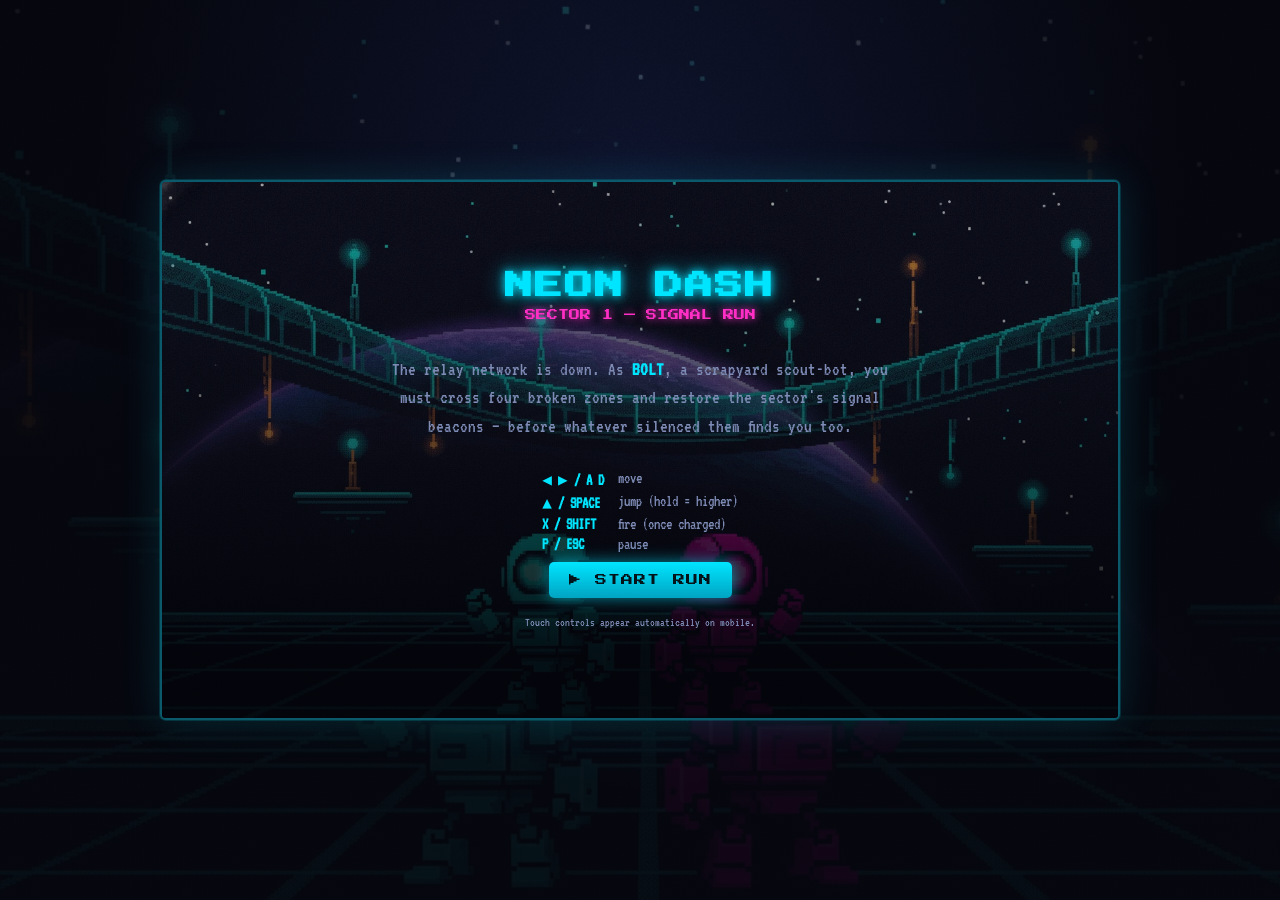
==== commit 00b166d1: "Add AI-generated start screen and 1P/2P co-op mode - Generate 8-bit key art with Gemini (gemini-2.5-" ====
--- a/neon-dash.html
+++ b/neon-dash.html
@@ -22,7 +22,10 @@
   *{box-sizing:border-box;}
   html,body{
     margin:0;padding:0;height:100%;
-    background:radial-gradient(ellipse at 50% 20%, #0d1430 0%, #05060d 60%);
+    background:
+      radial-gradient(ellipse at 50% 20%, rgba(13,20,48,0.75) 0%, rgba(5,6,13,0.94) 60%),
+      url('assets/start-bg.webp') center/cover no-repeat fixed,
+      #05060d;
     color:var(--text);
     font-family:'VT323',monospace;
     overflow:hidden;
@@ -101,6 +104,11 @@
     gap:10px;
   }
   .screen.hidden{ display:none; }
+  #screen-start, #screen-playerselect{
+    background:
+      linear-gradient(180deg, rgba(3,4,10,0.35) 0%, rgba(3,4,10,0.55) 45%, rgba(3,4,10,0.94) 88%),
+      url('assets/start-bg.webp') center 38%/cover no-repeat;
+  }
   .title{
     font-family:'Press Start 2P', monospace;
     color:var(--cyan);
@@ -160,6 +168,20 @@
     font-size:clamp(12px,2.6vw,16px); color:var(--text-dim); text-align:left;
   }
   .keys b{ color:var(--cyan); }
+  .modecard{
+    display:flex; flex-direction:column; align-items:center; gap:8px;
+    width:210px; max-width:44vw;
+    padding:12px 10px;
+    background:rgba(8,11,22,0.55);
+    border:1px solid rgba(0,229,255,0.18);
+    border-radius:8px;
+  }
+  .modecard .btn{ width:100%; }
+  .modehint{
+    font-size:clamp(9px,2vw,12px); color:var(--text-dim);
+    line-height:1.4;
+  }
+  .modehint b{ color:var(--cyan); }
   #screen-intro .lvl-big{
     font-family:'Press Start 2P', monospace;
     color:var(--amber);
@@ -236,6 +258,23 @@
       <footer class="hint">Touch controls appear automatically on mobile.</footer>
     </div>
 
+    <!-- PLAYER SELECT -->
+    <div class="screen hidden" id="screen-playerselect">
+      <h2 class="bigmsg" style="color:var(--cyan)">SELECT PLAYERS</h2>
+      <div class="btnrow">
+        <div class="modecard">
+          <button class="btn" id="btn-1p">1 PLAYER</button>
+          <p class="modehint">◀▶ move · ▲/SPACE jump · X/SHIFT fire</p>
+        </div>
+        <div class="modecard">
+          <button class="btn alt" id="btn-2p">2 PLAYERS</button>
+          <p class="modehint">P1: <b>arrows</b> + / fire &nbsp;·&nbsp; P2: <b style="color:var(--magenta)">WASD</b> + F fire</p>
+        </div>
+      </div>
+      <p class="desc" style="max-width:420px">Co-op shares one pool of lives and one score — reach the beacon together.</p>
+      <div class="btnrow"><button class="btn ghost" id="btn-playerselect-back">◀ BACK</button></div>
+    </div>
+
     <!-- LEVEL INTRO -->
     <div class="screen hidden" id="screen-intro">
       <div class="lvl-big" id="intro-code">1-1</div>
@@ -318,27 +357,47 @@
 /* =========================================================
    INPUT
    ========================================================= */
-const keys = { left:false, right:false, jumpHeld:false, fire:false, jumpPressed:false, jumpReleased:false };
+// keys1 = Player 1. In 1-player mode it also answers to WASD/X/Shift so a
+// solo player can use either control scheme, exactly like the game always
+// has. In 2-player mode it's Arrow-keys-only so it can't collide with P2.
+const keys1 = { left:false, right:false, jumpHeld:false, fire:false, jumpPressed:false, jumpReleased:false };
+const keys2 = { left:false, right:false, jumpHeld:false, fire:false, jumpPressed:false, jumpReleased:false };
 
 function unlockAudioOnce(){ ensureAudio(); window.removeEventListener('keydown', unlockAudioOnce); window.removeEventListener('pointerdown', unlockAudioOnce); }
 window.addEventListener('keydown', unlockAudioOnce, {once:false});
 window.addEventListener('pointerdown', unlockAudioOnce, {once:false});
 
+const PREVENT_DEFAULT_CODES = ['ArrowLeft','ArrowRight','ArrowUp','Space','KeyW','KeyA','KeyD','KeyF','Slash','ShiftLeft','ShiftRight'];
 window.addEventListener('keydown', (e)=>{
-  if(['ArrowLeft','ArrowRight','ArrowUp','Space','KeyW','KeyA','KeyD'].includes(e.code)) e.preventDefault();
+  if(PREVENT_DEFAULT_CODES.includes(e.code)) e.preventDefault();
   handleKey(e.code, true);
 });
 window.addEventListener('keyup', (e)=>{ handleKey(e.code, false); });
 
+function setJump(k, down){
+  if(down && !k.jumpHeld) k.jumpPressed = true;
+  if(!down) k.jumpReleased = true;
+  k.jumpHeld = down;
+}
+
 function handleKey(code, down){
-  if(code==='ArrowLeft'||code==='KeyA') keys.left = down;
-  if(code==='ArrowRight'||code==='KeyD') keys.right = down;
-  if(code==='ArrowUp'||code==='KeyW'||code==='Space'){
-    if(down && !keys.jumpHeld) keys.jumpPressed = true;
-    if(!down) keys.jumpReleased = true;
-    keys.jumpHeld = down;
-  }
-  if(code==='KeyX'||code==='KeyK'||code==='ShiftLeft'||code==='ShiftRight') keys.fire = down;
+  const twoP = game.mode==='2p';
+
+  // Player 1: arrow keys always; WASD/X/Shift too, but only when solo
+  // (so those keys are free for Player 2 in co-op).
+  if(code==='ArrowLeft' || (!twoP && code==='KeyA')) keys1.left = down;
+  if(code==='ArrowRight' || (!twoP && code==='KeyD')) keys1.right = down;
+  if(code==='ArrowUp' || code==='Space' || (!twoP && code==='KeyW')) setJump(keys1, down);
+  if(code==='Slash' || code==='ShiftRight' || (!twoP && (code==='KeyX'||code==='KeyK'||code==='ShiftLeft'))) keys1.fire = down;
+
+  // Player 2: WASD to move/jump, F (or left-Shift) to fire — co-op only.
+  if(twoP){
+    if(code==='KeyA') keys2.left = down;
+    if(code==='KeyD') keys2.right = down;
+    if(code==='KeyW') setJump(keys2, down);
+    if(code==='KeyF' || code==='ShiftLeft') keys2.fire = down;
+  }
+
   if(down && (code==='KeyP'||code==='Escape')) togglePause();
   if(down && code==='KeyM') toggleMute();
   if(down && (code==='Enter'||code==='Space')) confirmScreen();
@@ -353,10 +412,11 @@
   el.addEventListener('pointerleave', up);
   el.addEventListener('pointercancel', up);
 }
-bindTouch('btn-left', ()=>keys.left=true, ()=>keys.left=false);
-bindTouch('btn-right', ()=>keys.right=true, ()=>keys.right=false);
-bindTouch('btn-fire', ()=>keys.fire=true, ()=>keys.fire=false);
-bindTouch('btn-jump', ()=>{ if(!keys.jumpHeld) keys.jumpPressed=true; keys.jumpHeld=true; }, ()=>{ keys.jumpHeld=false; keys.jumpReleased=true; });
+// Touch controls always drive Player 1 (co-op is keyboard-only, see #screen-playerselect).
+bindTouch('btn-left', ()=>keys1.left=true, ()=>keys1.left=false);
+bindTouch('btn-right', ()=>keys1.right=true, ()=>keys1.right=false);
+bindTouch('btn-fire', ()=>keys1.fire=true, ()=>keys1.fire=false);
+bindTouch('btn-jump', ()=>{ if(!keys1.jumpHeld) keys1.jumpPressed=true; keys1.jumpHeld=true; }, ()=>{ keys1.jumpHeld=false; keys1.jumpReleased=true; });
 
 /* =========================================================
    AUDIO (tiny synth, no assets)
@@ -543,8 +603,9 @@
    ========================================================= */
 const game = {
   state:'start', // start, intro, playing, dying, paused, levelcomplete, gameover, win
+  mode:'1p', // '1p' or '2p' (co-op) — chosen on the player-select screen
   levelIndex:0, level:null, introTimer:0,
-  player:null,
+  player:null, player2:null, dyingPlayer:null,
   camera:{x:0, shake:0},
   solids:[], blocks:[], enemies:[], turrets:[], boss:null, gate:null, gateActive:false,
   hazardsZones:[], shards:[], items:[], projectiles:[], particles:[],
@@ -552,8 +613,16 @@
   goalReached:false, comboCount:0,
 };
 
-function newPlayer(){
-  return { x:40, y:GROUND_Y-28, vx:0, vy:0, w:22, h:28, onGround:false, facing:1,
+// The active roster for this run: just P1 solo, or P1+P2 in co-op.
+function activePlayers(){
+  const arr = [];
+  if(game.player) arr.push(game.player);
+  if(game.player2) arr.push(game.player2);
+  return arr;
+}
+
+function newPlayer(id){
+  return { id: id||1, x:40, y:GROUND_Y-28, vx:0, vy:0, w:22, h:28, onGround:false, facing:1,
     power:0, hurtTimer:0, starTimer:0, shootCd:0, coyote:0, jumpBuffer:0 };
 }
 function recomputeSize(p){ const bottom=p.y+p.h; p.h = p.power>=1 ? 38 : 28; p.y = bottom-p.h; }
@@ -578,58 +647,62 @@
   game.timeLeft = lvl.timeLimit || 150;
   game.goalReached = false;
   game.comboCount = 0;
-  game.player.x = lvl.start.x; game.player.y = lvl.start.y - (game.player.h-28);
-  game.player.vx=0; game.player.vy=0; game.player.onGround=false; game.player.hurtTimer=1.0;
+  activePlayers().forEach((p,i)=>{
+    p.x = lvl.start.x + i*16; p.y = lvl.start.y - (p.h-28);
+    p.vx=0; p.vy=0; p.onGround=false; p.hurtTimer=1.0;
+  });
   document.getElementById('hud-lvlcode').textContent = lvl.code;
   document.getElementById('hud-lvlname').textContent = lvl.name;
   document.getElementById('intro-code').textContent = lvl.code;
   document.getElementById('intro-name').textContent = lvl.name;
 }
 
-function startNewGame(){
+function startNewGame(mode){
+  game.mode = mode || game.mode || '1p';
   game.score=0; game.lives=3; game.levelIndex=0;
-  game.player = newPlayer();
+  game.player = newPlayer(1);
+  game.player2 = game.mode==='2p' ? newPlayer(2) : null;
   loadLevel(0);
   game.state='intro'; game.introTimer=1.7;
   hideAllScreens();
 }
 
-function startDeath(){
+function startDeath(p){
   if(game.state==='dying') return;
   game.state='dying';
-  game.player.vx=0; game.player.vy=-420;
-  game.player.deathTimer = DEATH_TIME;
+  game.dyingPlayer = p;
+  p.vx=0; p.vy=-420;
+  p.deathTimer = DEATH_TIME;
   SFX.hit();
 }
 function handleDeath(){
   game.lives--;
+  game.dyingPlayer = null;
   if(game.lives<=0){
     game.state='gameover';
     SFX.gameover();
     document.getElementById('go-score').textContent = game.score;
     showScreen('gameover');
   } else {
-    game.player.power=0;
+    activePlayers().forEach(p=>p.power=0);
     loadLevel(game.levelIndex);
     game.state='intro'; game.introTimer=1.2;
   }
 }
-function damagePlayer(){
-  const p = game.player;
+function damagePlayer(p){
   if(p.hurtTimer>0 || p.starTimer>0) return;
   if(p.power>0){
     p.power=0; recomputeSize(p);
     p.hurtTimer = HURT_TIME;
     SFX.hit();
   } else {
-    startDeath();
-  }
-}
-
-function stompEnemy(e){
+    startDeath(p);
+  }
+}
+
+function stompEnemy(e, p){
   e.alive=false; e.squish=0.22; e.remove=false;
-  const p=game.player;
-  p.vy = -270;
+  if(p) p.vy = -270;
   game.comboCount++;
   const gain = Math.min(800, 100*Math.pow(2, game.comboCount-1));
   game.score += gain;
@@ -638,11 +711,11 @@
   SFX.stomp();
 }
 
-function bossHit(){
+function bossHit(p){
   const b = game.boss;
   if(!b || b.dead || b.invuln>0) return;
   b.hp--; b.invuln=1.0;
-  game.player.vy=-260;
+  if(p) p.vy=-260;
   spawnParticles(b.x+b.w/2, b.y+10, '#ffc24b', 10);
   spawnTextParticle('HIT '+b.hp+'/'+b.maxHp, b.x+b.w/2, b.y-10, '#ffc24b');
   SFX.bossHit();
@@ -687,15 +760,15 @@
 function spawnPopItem(type,x,y,dir){
   game.items.push({type, x, y:y-4, w:18, h:18, collected:false, spawning:true, spawnTimer:0.35, vx: type==='nano'?(dir*40):0, vy:0});
 }
-function hitBlock(s){
+function hitBlock(s, dir){
   s.bump = 0.15;
   if(s.kind==='energy'){
     if(!s.used){
       s.used = true;
-      giveBlockItem(s);
+      giveBlockItem(s, dir);
     } else { SFX.bump(); }
   } else if(s.kind==='data'){
-    if(game.player.power>0){
+    if(activePlayers().some(p=>p.power>0)){
       game.solids = game.solids.filter(x=>x!==s);
       game.blocks = game.blocks.filter(x=>x!==s);
       spawnParticles(s.x+12, s.y+12, '#ffc24b', 8);
@@ -705,9 +778,9 @@
     }
   }
 }
-function giveBlockItem(s){
+function giveBlockItem(s, dir){
   switch(s.item){
-    case 'nano': spawnPopItem('nano', s.x+3, s.y, game.player.facing||1); SFX.power(); break;
+    case 'nano': spawnPopItem('nano', s.x+3, s.y, dir||1); SFX.power(); break;
     case 'plasma': spawnPopItem('plasma', s.x+3, s.y, 0); SFX.power(); break;
     case 'shardburst':
       game.score += 50; game.shardsCollected += 5;
@@ -724,9 +797,8 @@
     default: SFX.bump();
   }
 }
-function collectItem(it){
+function collectItem(it, p){
   it.collected = true;
-  const p = game.player;
   if(it.type==='nano'){
     if(p.power<1){ p.power=1; recomputeSize(p); } else { game.score+=200; spawnTextParticle('+200', it.x, it.y, '#00e5ff'); }
     SFX.power();
@@ -757,16 +829,15 @@
   for(const s of solids){
     if(rectsOverlap(e,s)){
       if(e.vy>0){ e.y = s.y - e.h; e.vy=0; e.onGround=true; }
-      else if(e.vy<0){ e.y = s.y + s.h; e.vy=0; if(s.type==='block') hitBlock(s); }
+      else if(e.vy<0){ e.y = s.y + s.h; e.vy=0; if(s.type==='block') hitBlock(s, e.facing||1); }
     }
   }
 }
 
-function updatePlayerPhysics(dt){
-  const p = game.player;
+function updatePlayerPhysics(dt, p, k){
   let dir = 0;
-  if(keys.left) dir -= 1;
-  if(keys.right) dir += 1;
+  if(k.left) dir -= 1;
+  if(k.right) dir += 1;
   const cap = MAX_SPEED * (p.starTimer>0 ? 1.3 : 1);
   if(dir!==0){ p.vx += dir*MOVE_ACCEL*dt; p.facing = dir; }
   else {
@@ -776,17 +847,17 @@
   p.vx = clamp(p.vx, -cap, cap);
 
   if(p.onGround) p.coyote = COYOTE_TIME; else p.coyote = Math.max(0, p.coyote-dt);
-  if(keys.jumpPressed){ p.jumpBuffer = JUMP_BUFFER; keys.jumpPressed=false; }
+  if(k.jumpPressed){ p.jumpBuffer = JUMP_BUFFER; k.jumpPressed=false; }
   else { p.jumpBuffer = Math.max(0, p.jumpBuffer-dt); }
   if(p.jumpBuffer>0 && p.coyote>0){
     p.vy = JUMP_VELOCITY; p.onGround=false; p.coyote=0; p.jumpBuffer=0; SFX.jump();
   }
-  if(keys.jumpReleased){ if(p.vy<0) p.vy *= JUMP_CUT; keys.jumpReleased=false; }
+  if(k.jumpReleased){ if(p.vy<0) p.vy *= JUMP_CUT; k.jumpReleased=false; }
 
   p.vy += GRAVITY*dt; if(p.vy>MAX_FALL) p.vy = MAX_FALL;
 
   if(p.shootCd>0) p.shootCd -= dt;
-  if(keys.fire && p.power>=2 && p.shootCd<=0){
+  if(k.fire && p.power>=2 && p.shootCd<=0){
     game.projectiles.push({type:'plasma', x: p.x + (p.facing>0?p.w:-8), y: p.y+p.h*0.35, vx: p.facing*PLASMA_SPEED, vy:0, w:8, h:6, life:PLASMA_LIFE, fromPlayer:true});
     p.shootCd = PLASMA_COOLDOWN;
     SFX.shoot();
@@ -798,7 +869,7 @@
   if(p.hurtTimer>0) p.hurtTimer -= dt;
   if(p.starTimer>0) p.starTimer -= dt;
 
-  if(p.y > CH+150) startDeath();
+  if(p.y > CH+150) startDeath(p);
 }
 
 function updateEnemies(dt){
@@ -836,7 +907,10 @@
   b.shootTimer -= dt;
   if(b.shootTimer<=0){
     b.shootTimer = 1.9;
-    const dir = game.player.x < b.x ? -1 : 1;
+    // Target whichever active player is nearest.
+    const nearest = activePlayers().reduce((best,p)=>
+      (!best || Math.abs(p.x-b.x) < Math.abs(best.x-b.x)) ? p : best, null);
+    const dir = (nearest && nearest.x < b.x) ? -1 : 1;
     game.projectiles.push({type:'bolt', x:b.x+b.w/2, y:b.y+b.h*0.5, vx:dir*230, vy:0, w:10, h:8, life:2.5, fromPlayer:false});
     SFX.shoot();
   }
@@ -853,8 +927,9 @@
       }
       if(game.boss && !game.boss.dead && rectsOverlap(pr,game.boss)){ bossHit(); pr.dead=true; }
     } else {
-      const p = game.player;
-      if(p.hurtTimer<=0 && p.starTimer<=0 && rectsOverlap(pr,p)){ damagePlayer(); pr.dead=true; }
+      for(const p of activePlayers()){
+        if(p.hurtTimer<=0 && p.starTimer<=0 && rectsOverlap(pr,p)){ damagePlayer(p); pr.dead=true; break; }
+      }
     }
   }
   game.projectiles = game.projectiles.filter(p=>!p.dead);
@@ -879,24 +954,23 @@
 
 function turretRect(t){ return {x:t.x, y:t.y, w:28, h:t.h}; }
 
-function checkPlayerVsWorld(){
-  const p = game.player;
+function checkPlayerVsWorld(p){
   for(const e of game.enemies){
     if(!e.alive || !rectsOverlap(p,e)) continue;
-    if(p.starTimer>0){ stompEnemy(e); continue; }
-    if(p.vy>0 && (p.y+p.h - e.y) < 12){ stompEnemy(e); }
-    else { damagePlayer(); }
+    if(p.starTimer>0){ stompEnemy(e, p); continue; }
+    if(p.vy>0 && (p.y+p.h - e.y) < 12){ stompEnemy(e, p); }
+    else { damagePlayer(p); }
   }
   for(const t of game.turrets){
-    if(t.state==='extended' && p.starTimer<=0 && rectsOverlap(p, turretRect(t))) damagePlayer();
+    if(t.state==='extended' && p.starTimer<=0 && rectsOverlap(p, turretRect(t))) damagePlayer(p);
   }
   if(game.boss && !game.boss.dead && rectsOverlap(p, game.boss)){
-    if(p.starTimer>0){ bossHit(); }
-    else if(p.vy>0 && (p.y+p.h - game.boss.y) < 16){ bossHit(); }
-    else damagePlayer();
+    if(p.starTimer>0){ bossHit(p); }
+    else if(p.vy>0 && (p.y+p.h - game.boss.y) < 16){ bossHit(p); }
+    else damagePlayer(p);
   }
   for(const h of game.hazardsZones){
-    if(p.starTimer<=0 && rectsOverlap(p,h)) damagePlayer();
+    if(p.starTimer<=0 && rectsOverlap(p,h)) damagePlayer(p);
   }
   for(const s of game.shards){
     if(!s.collected && rectsOverlap(p, {x:s.x-6,y:s.y-6,w:12,h:12})){
@@ -905,7 +979,7 @@
     }
   }
   for(const it of game.items){
-    if(!it.collected && !it.spawning && rectsOverlap(p,it)) collectItem(it);
+    if(!it.collected && !it.spawning && rectsOverlap(p,it)) collectItem(it, p);
   }
   if(game.level.goal && !game.goalReached){
     const g = game.level.goal;
@@ -939,7 +1013,7 @@
    MAIN UPDATE
    ========================================================= */
 function updateDying(dt){
-  const p = game.player;
+  const p = game.dyingPlayer;
   p.vy += GRAVITY*dt; p.x += p.vx*dt; p.y += p.vy*dt;
   p.deathTimer -= dt;
   updateParticles(dt);
@@ -957,21 +1031,32 @@
   if(game.state!=='playing') return;
 
   game.timeLeft -= dt;
-  if(game.timeLeft<=0){ game.timeLeft=0; startDeath(); return; }
-
-  updatePlayerPhysics(dt);
+  if(game.timeLeft<=0){ game.timeLeft=0; startDeath(activePlayers()[0]); return; }
+
+  // Each player runs its own physics/input; if one triggers a death mid-frame
+  // (game.state flips to 'dying'), skip the rest so we don't touch a stale world.
+  activePlayers().forEach(p=>{
+    if(game.state!=='playing') return;
+    updatePlayerPhysics(dt, p, p.id===2 ? keys2 : keys1);
+  });
   updateEnemies(dt);
   updateBoss(dt);
   updateProjectiles(dt);
   updateItems(dt);
-  checkPlayerVsWorld();
+  activePlayers().forEach(p=>{
+    if(game.state!=='playing') return;
+    checkPlayerVsWorld(p);
+  });
   updateParticles(dt);
 
   for(const s of game.blocks) if(s.bump>0) s.bump -= dt;
 
-  const target = game.player.x + game.player.w/2 - CW/2;
-  game.camera.x = clamp(target, 0, Math.max(0, game.level.width - CW));
-  if(game.camera.shake>0) game.camera.shake -= dt;
+  if(game.state==='playing'){
+    const xs = activePlayers().map(p=>p.x+p.w/2);
+    const avg = xs.reduce((a,b)=>a+b,0)/xs.length;
+    game.camera.x = clamp(avg - CW/2, 0, Math.max(0, game.level.width - CW));
+    if(game.camera.shake>0) game.camera.shake -= dt;
+  }
 
   updateHUD();
 }
@@ -1238,8 +1323,7 @@
   ctx.globalAlpha=1;
 }
 
-function drawPlayer(){
-  const p = game.player;
+function drawPlayer(p){
   if(game.state==='playing' && p.hurtTimer>0 && Math.floor(performance.now()/80)%2===0) return;
   const t = performance.now()/1000;
   ctx.save();
@@ -1247,9 +1331,10 @@
   ctx.scale(p.facing<0?-1:1, 1);
   ctx.translate(-p.w/2, -p.h/2);
 
-  let bodyColor = '#c9d6e3';
-  let accent = '#00e5ff';
-  if(p.power>=2) accent = '#ff2ec4';
+  // Player 2 is recolored magenta (matching the key art) so co-op is easy to read at a glance.
+  let bodyColor = p.id===2 ? '#e3c9dc' : '#c9d6e3';
+  let accent = p.id===2 ? '#ff2ec4' : '#00e5ff';
+  if(p.power>=2) accent = p.id===2 ? '#ffc24b' : '#ff2ec4';
   if(p.starTimer>0){ const hue=(t*260)%360; bodyColor=`hsl(${hue},80%,70%)`; accent=`hsl(${(hue+140)%360},100%,60%)`; }
 
   const runCycle = (!p.onGround) ? 0 : Math.sin(t*14)*3;
@@ -1311,7 +1396,7 @@
   drawBoss();
   drawProjectiles();
   drawParticles();
-  if(game.player) drawPlayer();
+  activePlayers().forEach(drawPlayer);
   ctx.restore();
 }
 
@@ -1330,13 +1415,19 @@
   else if(game.state==='paused'){ game.state='playing'; hideAllScreens(); }
 }
 function confirmScreen(){
+  if(!document.getElementById('screen-playerselect').classList.contains('hidden')){
+    document.getElementById('btn-1p').click(); return;
+  }
   if(game.state==='start') document.getElementById('btn-start').click();
   else if(game.state==='levelcomplete') document.getElementById('btn-continue').click();
   else if(game.state==='gameover') document.getElementById('btn-retry').click();
   else if(game.state==='win') document.getElementById('btn-playagain').click();
 }
 
-document.getElementById('btn-start').addEventListener('click', ()=>{ ensureAudio(); startNewGame(); });
+document.getElementById('btn-start').addEventListener('click', ()=>{ ensureAudio(); showScreen('playerselect'); });
+document.getElementById('btn-1p').addEventListener('click', ()=>{ ensureAudio(); startNewGame('1p'); });
+document.getElementById('btn-2p').addEventListener('click', ()=>{ ensureAudio(); startNewGame('2p'); });
+document.getElementById('btn-playerselect-back').addEventListener('click', ()=>{ showScreen('start'); });
 document.getElementById('btn-resume').addEventListener('click', togglePause);
 document.getElementById('btn-restart-level').addEventListener('click', ()=>{ loadLevel(game.levelIndex); game.state='intro'; game.introTimer=1.2; hideAllScreens(); });
 document.getElementById('btn-quit').addEventListener('click', ()=>{ game.state='start'; showScreen('start'); });
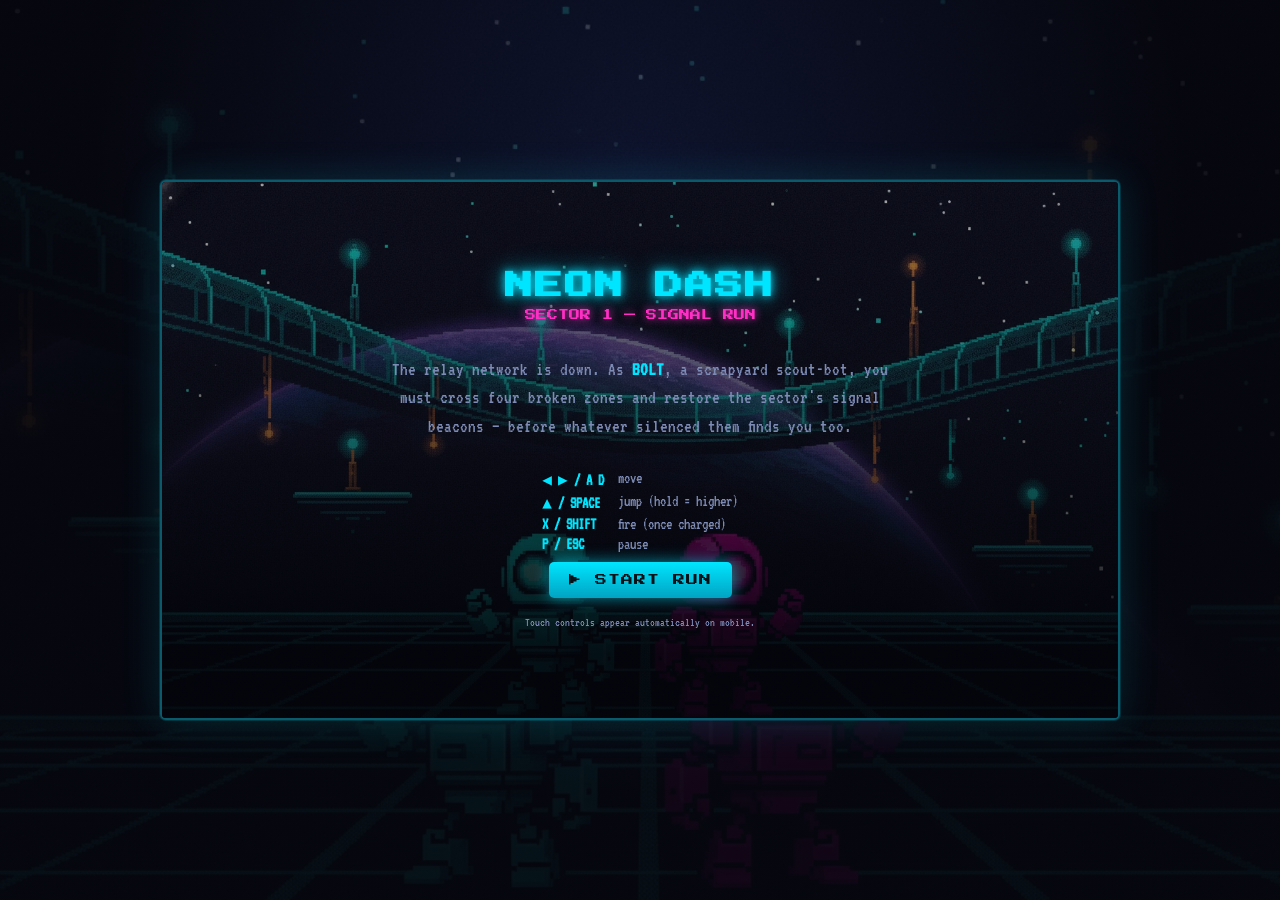
==== commit 00e76cb1: "Split both games into ES modules for parallel/multi-session development neon-dash.html and cosmo-lea" ====
--- a/neon-dash.html
+++ b/neon-dash.html
@@ -2,1454 +2,17 @@
 <html lang="en">
 <head>
 <meta charset="UTF-8">
-<meta name="viewport" content="width=device-width, initial-scale=1, maximum-scale=1, user-scalable=no">
 <title>NEON DASH — Sector 1</title>
-<link rel="preconnect" href="https://fonts.googleapis.com">
-<link href="https://fonts.googleapis.com/css2?family=Press+Start+2P&family=VT323&display=swap" rel="stylesheet">
-<style>
-  :root{
-    --bg:#05060d;
-    --cyan:#00e5ff;
-    --cyan-dim:#0a5a6b;
-    --magenta:#ff2ec4;
-    --amber:#ffc24b;
-    --green:#39ff9e;
-    --red:#ff4d5e;
-    --panel:#080b16;
-    --text:#dcecff;
-    --text-dim:#7d8bb5;
-  }
-  *{box-sizing:border-box;}
-  html,body{
-    margin:0;padding:0;height:100%;
-    background:
-      radial-gradient(ellipse at 50% 20%, rgba(13,20,48,0.75) 0%, rgba(5,6,13,0.94) 60%),
-      url('assets/start-bg.webp') center/cover no-repeat fixed,
-      #05060d;
-    color:var(--text);
-    font-family:'VT323',monospace;
-    overflow:hidden;
-    -webkit-tap-highlight-color: transparent;
-    user-select:none;
-  }
-  #wrap{
-    position:fixed; inset:0;
-    display:flex; align-items:center; justify-content:center;
-    flex-direction:column;
-    padding:10px;
-  }
-  #stage{
-    position:relative;
-    width:100%;
-    max-width:960px;
-    aspect-ratio: 480 / 270;
-    background:#000;
-    border:2px solid var(--cyan-dim);
-    border-radius:6px;
-    box-shadow: 0 0 0 1px rgba(0,229,255,0.15), 0 0 40px rgba(0,229,255,0.15), inset 0 0 60px rgba(0,229,255,0.05);
-    overflow:hidden;
-  }
-  canvas{
-    width:100%; height:100%; display:block;
-    image-rendering:pixelated; image-rendering:crisp-edges;
-  }
-  /* ---------- HUD ---------- */
-  #hud{
-    position:absolute; top:0; left:0; right:0;
-    display:flex; justify-content:space-between; align-items:flex-start;
-    padding:6px 8px;
-    pointer-events:none;
-    font-family:'Press Start 2P', monospace;
-    font-size:8px;
-    letter-spacing:1px;
-    text-shadow: 0 0 4px rgba(0,0,0,0.9);
-    z-index:5;
-  }
-  #hud .hud-block{ display:flex; flex-direction:column; gap:3px; }
-  #hud .hud-right{ align-items:flex-end; text-align:right; }
-  #hud .row{ display:flex; gap:10px; }
-  #hud .lbl{ color:var(--text-dim); }
-  #hud .val-score{ color:var(--amber); }
-  #hud .val-shard{ color:var(--green); }
-  #hud .val-lives{ color:var(--red); }
-  #hud .val-time{ color:var(--cyan); }
-  #hud .lvl-name{ color:var(--cyan); font-size:8px; }
-  #hud .lvl-code{ color:var(--text); font-size:9px; }
-
-  #topbtns{
-    position:absolute; top:6px; left:50%; transform:translateX(-50%);
-    display:flex; gap:6px; z-index:6;
-  }
-  .iconbtn{
-    pointer-events:auto;
-    width:22px;height:22px;
-    background:rgba(8,11,22,0.7);
-    border:1px solid var(--cyan-dim);
-    color:var(--cyan);
-    border-radius:4px;
-    font-size:11px;
-    display:flex; align-items:center; justify-content:center;
-    cursor:pointer;
-  }
-  .iconbtn:active{ background:rgba(0,229,255,0.25); }
-
-  /* ---------- Screens ---------- */
-  .screen{
-    position:absolute; inset:0;
-    display:flex; flex-direction:column; align-items:center; justify-content:center;
-    text-align:center;
-    background: rgba(3,4,10,0.88);
-    z-index:10;
-    padding:16px;
-    gap:10px;
-  }
-  .screen.hidden{ display:none; }
-  #screen-start, #screen-playerselect{
-    background:
-      linear-gradient(180deg, rgba(3,4,10,0.35) 0%, rgba(3,4,10,0.55) 45%, rgba(3,4,10,0.94) 88%),
-      url('assets/start-bg.webp') center 38%/cover no-repeat;
-  }
-  .title{
-    font-family:'Press Start 2P', monospace;
-    color:var(--cyan);
-    font-size:clamp(16px,4.2vw,28px);
-    text-shadow: 0 0 10px var(--cyan), 0 0 24px rgba(0,229,255,0.6);
-    letter-spacing:2px;
-    margin:0;
-  }
-  .subtitle{
-    font-family:'Press Start 2P', monospace;
-    color:var(--magenta);
-    font-size:clamp(8px,2vw,11px);
-    text-shadow: 0 0 8px var(--magenta);
-    margin:0 0 6px 0;
-  }
-  .bigmsg{
-    font-family:'Press Start 2P', monospace;
-    color:var(--text);
-    font-size:clamp(11px,2.6vw,16px);
-    margin:0;
-  }
-  .desc{
-    font-size:clamp(14px,3vw,19px);
-    color:var(--text-dim);
-    max-width:520px;
-    line-height:1.5;
-  }
-  .btn{
-    font-family:'Press Start 2P', monospace;
-    font-size:clamp(9px,2.2vw,12px);
-    color:#04121a;
-    background: linear-gradient(180deg, var(--cyan), #00a4c2);
-    border:none;
-    padding:12px 20px;
-    border-radius:5px;
-    cursor:pointer;
-    box-shadow: 0 0 16px rgba(0,229,255,0.6);
-    letter-spacing:1px;
-    pointer-events:auto;
-  }
-  .btn:active{ transform:translateY(1px); }
-  .btn.alt{
-    background: linear-gradient(180deg, var(--magenta), #a3138b);
-    box-shadow: 0 0 16px rgba(255,46,196,0.6);
-  }
-  .btn.ghost{
-    background:transparent;
-    color:var(--text-dim);
-    border:1px solid var(--text-dim);
-    box-shadow:none;
-  }
-  .btnrow{ display:flex; gap:10px; flex-wrap:wrap; justify-content:center; }
-  .statline{ font-size:clamp(13px,2.8vw,18px); color:var(--text); margin:2px 0; }
-  .statline b{ color:var(--green); }
-  .keys{
-    display:grid; grid-template-columns:auto auto; gap:4px 14px;
-    font-size:clamp(12px,2.6vw,16px); color:var(--text-dim); text-align:left;
-  }
-  .keys b{ color:var(--cyan); }
-  .modecard{
-    display:flex; flex-direction:column; align-items:center; gap:8px;
-    width:210px; max-width:44vw;
-    padding:12px 10px;
-    background:rgba(8,11,22,0.55);
-    border:1px solid rgba(0,229,255,0.18);
-    border-radius:8px;
-  }
-  .modecard .btn{ width:100%; }
-  .modehint{
-    font-size:clamp(9px,2vw,12px); color:var(--text-dim);
-    line-height:1.4;
-  }
-  .modehint b{ color:var(--cyan); }
-  #screen-intro .lvl-big{
-    font-family:'Press Start 2P', monospace;
-    color:var(--amber);
-    font-size:clamp(18px,4.5vw,30px);
-    text-shadow:0 0 12px var(--amber);
-  }
-
-  /* ---------- Touch controls ---------- */
-  #touch-controls{
-    position:absolute; inset:0; z-index:8; pointer-events:none;
-  }
-  #touch-controls .tbtn{
-    position:absolute;
-    pointer-events:auto;
-    width:15%; aspect-ratio:1/1;
-    border-radius:50%;
-    background:rgba(0,229,255,0.10);
-    border:2px solid rgba(0,229,255,0.5);
-    color:var(--cyan);
-    font-size:20px;
-    display:flex; align-items:center; justify-content:center;
-    -webkit-user-select:none;
-  }
-  #touch-controls .tbtn:active{ background:rgba(0,229,255,0.35); }
-  #btn-left{ left:3%; bottom:10%; }
-  #btn-right{ left:20%; bottom:10%; }
-  #btn-fire{ right:20%; bottom:10%; border-color:rgba(255,46,196,0.6); color:var(--magenta); background:rgba(255,46,196,0.10); }
-  #btn-jump{ right:3%; bottom:10%; }
-
-  @media (hover:hover) and (pointer:fine){
-    #touch-controls{ display:none; }
-  }
-
-  footer.hint{
-    color:var(--text-dim); font-size:12px; margin-top:8px; text-align:center;
-  }
-</style>
+<meta http-equiv="refresh" content="0; url=games/neon-dash/">
+<link rel="canonical" href="games/neon-dash/">
+<script>location.replace('games/neon-dash/');</script>
 </head>
 <body>
-<div id="wrap">
-  <div id="stage">
-    <canvas id="game" width="480" height="270"></canvas>
-
-    <div id="hud">
-      <div class="hud-block">
-        <div class="lvl-code" id="hud-lvlcode">1-1</div>
-        <div class="lvl-name" id="hud-lvlname">OUTER GRID</div>
-      </div>
-      <div class="hud-block hud-right">
-        <div class="row"><span class="lbl">SCORE</span><span class="val-score" id="hud-score">000000</span></div>
-        <div class="row"><span class="lbl">◆</span><span class="val-shard" id="hud-shards">00</span>
-          <span class="lbl">×</span><span class="val-lives" id="hud-lives">3</span>
-          <span class="lbl">⏱</span><span class="val-time" id="hud-time">150</span></div>
-      </div>
-    </div>
-
-    <div id="topbtns">
-      <div class="iconbtn" id="mute-btn">🔊</div>
-      <div class="iconbtn" id="pause-btn">⏸</div>
-    </div>
-
-    <!-- START -->
-    <div class="screen" id="screen-start">
-      <h1 class="title">NEON DASH</h1>
-      <p class="subtitle">SECTOR 1 — SIGNAL RUN</p>
-      <p class="desc">The relay network is down. As <b style="color:var(--cyan)">BOLT</b>, a scrapyard scout-bot, you must cross four broken zones and restore the sector's signal beacons — before whatever silenced them finds you too.</p>
-      <div class="keys">
-        <div><b>◀ ▶ / A D</b></div><div>move</div>
-        <div><b>▲ / SPACE</b></div><div>jump (hold = higher)</div>
-        <div><b>X / SHIFT</b></div><div>fire (once charged)</div>
-        <div><b>P / ESC</b></div><div>pause</div>
-      </div>
-      <div class="btnrow"><button class="btn" id="btn-start">▶ START RUN</button></div>
-      <footer class="hint">Touch controls appear automatically on mobile.</footer>
-    </div>
-
-    <!-- PLAYER SELECT -->
-    <div class="screen hidden" id="screen-playerselect">
-      <h2 class="bigmsg" style="color:var(--cyan)">SELECT PLAYERS</h2>
-      <div class="btnrow">
-        <div class="modecard">
-          <button class="btn" id="btn-1p">1 PLAYER</button>
-          <p class="modehint">◀▶ move · ▲/SPACE jump · X/SHIFT fire</p>
-        </div>
-        <div class="modecard">
-          <button class="btn alt" id="btn-2p">2 PLAYERS</button>
-          <p class="modehint">P1: <b>arrows</b> + / fire &nbsp;·&nbsp; P2: <b style="color:var(--magenta)">WASD</b> + F fire</p>
-        </div>
-      </div>
-      <p class="desc" style="max-width:420px">Co-op shares one pool of lives and one score — reach the beacon together.</p>
-      <div class="btnrow"><button class="btn ghost" id="btn-playerselect-back">◀ BACK</button></div>
-    </div>
-
-    <!-- LEVEL INTRO -->
-    <div class="screen hidden" id="screen-intro">
-      <div class="lvl-big" id="intro-code">1-1</div>
-      <div class="bigmsg" id="intro-name">OUTER GRID</div>
-    </div>
-
-    <!-- PAUSE -->
-    <div class="screen hidden" id="screen-pause">
-      <h2 class="bigmsg" style="color:var(--cyan)">PAUSED</h2>
-      <div class="btnrow">
-        <button class="btn" id="btn-resume">▶ RESUME</button>
-        <button class="btn alt" id="btn-restart-level">↺ RESTART ZONE</button>
-        <button class="btn ghost" id="btn-quit">■ QUIT TO MENU</button>
-      </div>
-    </div>
-
-    <!-- LEVEL COMPLETE -->
-    <div class="screen hidden" id="screen-levelcomplete">
-      <h2 class="bigmsg" style="color:var(--green)">BEACON RESTORED</h2>
-      <p class="statline">Time Bonus <b id="lc-timebonus">+0</b></p>
-      <p class="statline">Shards <b id="lc-shards">0</b></p>
-      <p class="statline">Score <b id="lc-score">0</b></p>
-      <div class="btnrow"><button class="btn" id="btn-continue">CONTINUE ▶</button></div>
-    </div>
-
-    <!-- GAME OVER -->
-    <div class="screen hidden" id="screen-gameover">
-      <h2 class="bigmsg" style="color:var(--red)">SIGNAL LOST</h2>
-      <p class="statline">Final Score <b id="go-score">0</b></p>
-      <div class="btnrow">
-        <button class="btn" id="btn-retry">↺ TRY AGAIN</button>
-        <button class="btn ghost" id="btn-menu2">■ MAIN MENU</button>
-      </div>
-    </div>
-
-    <!-- WIN -->
-    <div class="screen hidden" id="screen-win">
-      <h1 class="title" style="font-size:clamp(14px,3.6vw,22px)">SECTOR 1 CLEAR</h1>
-      <p class="desc">OMEGA-9 is offline. The relay hums back to life across the grid. Sector 1's beacons are lit — for now.</p>
-      <p class="statline">Final Score <b id="win-score">0</b></p>
-      <div class="btnrow">
-        <button class="btn" id="btn-playagain">▶ PLAY AGAIN</button>
-      </div>
-    </div>
-
-    <div id="touch-controls">
-      <div class="tbtn" id="btn-left">◀</div>
-      <div class="tbtn" id="btn-right">▶</div>
-      <div class="tbtn" id="btn-fire">●</div>
-      <div class="tbtn" id="btn-jump">▲</div>
-    </div>
-  </div>
-</div>
-
-<script>
-(function(){
-"use strict";
-
-/* =========================================================
-   CONFIG
-   ========================================================= */
-const CW = 480, CH = 270;
-const GROUND_Y = 230;
-const GRAVITY = 1500, MAX_FALL = 620;
-const MOVE_ACCEL = 1100, MAX_SPEED = 175, FRICTION = 1400;
-const JUMP_VELOCITY = -560, JUMP_CUT = 0.45;
-const COYOTE_TIME = 0.09, JUMP_BUFFER = 0.12;
-const PLASMA_SPEED = 320, PLASMA_LIFE = 0.9, PLASMA_COOLDOWN = 0.35;
-const STAR_TIME = 7, HURT_TIME = 1.4;
-const DEATH_TIME = 1.1;
-
-const canvas = document.getElementById('game');
-const ctx = canvas.getContext('2d');
-ctx.imageSmoothingEnabled = false;
-
-const clamp = (v,a,b)=>Math.max(a,Math.min(b,v));
-const rectsOverlap = (a,b)=> a.x < b.x+b.w && a.x+a.w > b.x && a.y < b.y+b.h && a.y+a.h > b.y;
-const clone = (o)=> JSON.parse(JSON.stringify(o));
-
-/* =========================================================
-   INPUT
-   ========================================================= */
-// keys1 = Player 1. In 1-player mode it also answers to WASD/X/Shift so a
-// solo player can use either control scheme, exactly like the game always
-// has. In 2-player mode it's Arrow-keys-only so it can't collide with P2.
-const keys1 = { left:false, right:false, jumpHeld:false, fire:false, jumpPressed:false, jumpReleased:false };
-const keys2 = { left:false, right:false, jumpHeld:false, fire:false, jumpPressed:false, jumpReleased:false };
-
-function unlockAudioOnce(){ ensureAudio(); window.removeEventListener('keydown', unlockAudioOnce); window.removeEventListener('pointerdown', unlockAudioOnce); }
-window.addEventListener('keydown', unlockAudioOnce, {once:false});
-window.addEventListener('pointerdown', unlockAudioOnce, {once:false});
-
-const PREVENT_DEFAULT_CODES = ['ArrowLeft','ArrowRight','ArrowUp','Space','KeyW','KeyA','KeyD','KeyF','Slash','ShiftLeft','ShiftRight'];
-window.addEventListener('keydown', (e)=>{
-  if(PREVENT_DEFAULT_CODES.includes(e.code)) e.preventDefault();
-  handleKey(e.code, true);
-});
-window.addEventListener('keyup', (e)=>{ handleKey(e.code, false); });
-
-function setJump(k, down){
-  if(down && !k.jumpHeld) k.jumpPressed = true;
-  if(!down) k.jumpReleased = true;
-  k.jumpHeld = down;
-}
-
-function handleKey(code, down){
-  const twoP = game.mode==='2p';
-
-  // Player 1: arrow keys always; WASD/X/Shift too, but only when solo
-  // (so those keys are free for Player 2 in co-op).
-  if(code==='ArrowLeft' || (!twoP && code==='KeyA')) keys1.left = down;
-  if(code==='ArrowRight' || (!twoP && code==='KeyD')) keys1.right = down;
-  if(code==='ArrowUp' || code==='Space' || (!twoP && code==='KeyW')) setJump(keys1, down);
-  if(code==='Slash' || code==='ShiftRight' || (!twoP && (code==='KeyX'||code==='KeyK'||code==='ShiftLeft'))) keys1.fire = down;
-
-  // Player 2: WASD to move/jump, F (or left-Shift) to fire — co-op only.
-  if(twoP){
-    if(code==='KeyA') keys2.left = down;
-    if(code==='KeyD') keys2.right = down;
-    if(code==='KeyW') setJump(keys2, down);
-    if(code==='KeyF' || code==='ShiftLeft') keys2.fire = down;
-  }
-
-  if(down && (code==='KeyP'||code==='Escape')) togglePause();
-  if(down && code==='KeyM') toggleMute();
-  if(down && (code==='Enter'||code==='Space')) confirmScreen();
-}
-
-function bindTouch(id, onDown, onUp){
-  const el = document.getElementById(id);
-  const down=(e)=>{ e.preventDefault(); onDown(); };
-  const up=(e)=>{ e.preventDefault(); onUp(); };
-  el.addEventListener('pointerdown', down);
-  el.addEventListener('pointerup', up);
-  el.addEventListener('pointerleave', up);
-  el.addEventListener('pointercancel', up);
-}
-// Touch controls always drive Player 1 (co-op is keyboard-only, see #screen-playerselect).
-bindTouch('btn-left', ()=>keys1.left=true, ()=>keys1.left=false);
-bindTouch('btn-right', ()=>keys1.right=true, ()=>keys1.right=false);
-bindTouch('btn-fire', ()=>keys1.fire=true, ()=>keys1.fire=false);
-bindTouch('btn-jump', ()=>{ if(!keys1.jumpHeld) keys1.jumpPressed=true; keys1.jumpHeld=true; }, ()=>{ keys1.jumpHeld=false; keys1.jumpReleased=true; });
-
-/* =========================================================
-   AUDIO (tiny synth, no assets)
-   ========================================================= */
-let audioCtx=null, muted=false;
-function ensureAudio(){
-  if(!audioCtx){ try{ audioCtx = new (window.AudioContext||window.webkitAudioContext)(); }catch(e){ return; } }
-  if(audioCtx.state==='suspended') audioCtx.resume();
-}
-function beep(freq,dur,type,vol,slide){
-  if(muted || !audioCtx) return;
-  const t0=audioCtx.currentTime;
-  const osc=audioCtx.createOscillator(), gain=audioCtx.createGain();
-  osc.type=type||'square';
-  osc.frequency.setValueAtTime(freq,t0);
-  if(slide) osc.frequency.exponentialRampToValueAtTime(Math.max(30,freq+slide), t0+dur);
-  gain.gain.setValueAtTime(vol||0.15,t0);
-  gain.gain.exponentialRampToValueAtTime(0.001, t0+dur);
-  osc.connect(gain); gain.connect(audioCtx.destination);
-  osc.start(t0); osc.stop(t0+dur+0.02);
-}
-const SFX = {
-  jump: ()=>beep(520,0.12,'square',0.11,260),
-  stomp: ()=>beep(190,0.1,'square',0.15,-90),
-  hit: ()=>beep(140,0.28,'sawtooth',0.18,-100),
-  shard: ()=>beep(1000,0.07,'square',0.09,300),
-  power: ()=>{ beep(320,0.09,'square',0.14,220); setTimeout(()=>beep(520,0.13,'square',0.14,300),90); },
-  bump: ()=>beep(220,0.06,'square',0.12,0),
-  shoot: ()=>beep(720,0.07,'sawtooth',0.1,-220),
-  bossHit: ()=>beep(150,0.2,'sawtooth',0.2,-60),
-  explode: ()=>beep(90,0.45,'sawtooth',0.2,-40),
-  levelup: ()=>{ [660,880,1100].forEach((f,i)=>setTimeout(()=>beep(f,0.15,'square',0.15,0),i*120)); },
-  gameover: ()=>{ [420,340,260,180].forEach((f,i)=>setTimeout(()=>beep(f,0.28,'sawtooth',0.15,0),i*160)); },
-};
-document.getElementById('mute-btn').addEventListener('click', toggleMute);
-function toggleMute(){ muted=!muted; document.getElementById('mute-btn').textContent = muted?'🔇':'🔊'; }
-
-/* =========================================================
-   LEVEL DATA
-   ========================================================= */
-function seg(x1,x2){ return {x:x1, y:GROUND_Y, w:x2-x1, h: CH+120-GROUND_Y, type:'solid'}; }
-function plat(x,y,w,h){ return {x, y, w, h:h||14, type:'solid'}; }
-function haz(x1,x2,y,h){ return {x:x1, y, w:x2-x1, h:h||6, type:'plasma'}; }
-function blk(x,y,kind,item){ return {x, y, w:24, h:24, type:'block', kind, item: item||null, used:false, bump:0}; }
-function buildGround(width, pits){
-  const segs=[]; let cursor=0;
-  const sorted = pits.slice().sort((a,b)=>a[0]-b[0]);
-  for(const p of sorted){ if(cursor<p[0]) segs.push(seg(cursor,p[0])); cursor=p[1]; }
-  if(cursor<width) segs.push(seg(cursor,width));
-  return segs;
-}
-function shardRow(x0,y,count,step){ const arr=[]; for(let i=0;i<count;i++) arr.push({x:x0+i*step, y}); return arr; }
-
-const LEVELS = [
-/* ---------------- 1-1 : OUTER GRID ---------------- */
-{
-  code:'1-1', name:'OUTER GRID', theme:'outskirts', width:3100, timeLimit:150,
-  start:{x:40,y:GROUND_Y-28},
-  ground: buildGround(3100, [[620,700],[1180,1260],[1905,1985]]),
-  platforms: [ plat(1915,195,60,12), plat(2470,195,150,12) ],
-  blocks: [ blk(430,170,'energy','nano'), blk(1330,170,'data'), blk(1364,170,'data'), blk(2110,170,'energy','shardburst') ],
-  hazards: [],
-  enemies: [
-    {type:'scuttler', x:520, rangeMin:480, rangeMax:600},
-    {type:'scuttler', x:980, rangeMin:900, rangeMax:1160},
-    {type:'scuttler', x:1550, rangeMin:1470, rangeMax:1650},
-    {type:'scuttler', x:2250, rangeMin:2180, rangeMax:2440},
-    {type:'drone', x:800, y:150, amp:40, speed:1.2},
-    {type:'drone', x:2700, y:150, amp:55, speed:1.4}
-  ],
-  turrets: [],
-  boss: null, gate: null,
-  shards: [].concat(
-    shardRow(630,190,5,15),
-    shardRow(2480,175,8,17),
-    shardRow(1000,205,4,20),
-    [{x:2900,y:200},{x:2950,y:190},{x:3000,y:200}]
-  ),
-  items: [],
-  goal: {x:3040, y:GROUND_Y}
-},
-/* ---------------- 1-2 : SUB-GRID TUNNELS ---------------- */
-{
-  code:'1-2', name:'SUB-GRID TUNNELS', theme:'tunnels', width:3000, timeLimit:150,
-  start:{x:40,y:GROUND_Y-28},
-  ground: buildGround(3000, [[500,580],[1400,1470],[2300,2380]]),
-  platforms: [ plat(0,40,3000,16) ],
-  blocks: [ blk(300,170,'data'), blk(1150,170,'energy','plasma'), blk(1180,170,'data'), blk(2000,170,'energy','shardburst') ],
-  hazards: [ haz(980,1040,224,6), haz(1850,1910,224,6) ],
-  enemies: [
-    {type:'scuttler', x:700, rangeMin:640, rangeMax:940},
-    {type:'scuttler', x:1600, rangeMin:1500, rangeMax:1800},
-    {type:'scuttler', x:2550, rangeMin:2440, rangeMax:2680},
-    {type:'drone', x:1250, y:150, amp:35, speed:1.6}
-  ],
-  turrets: [ {x:820}, {x:1670}, {x:2600} ],
-  boss: null, gate: null,
-  shards: [].concat(
-    shardRow(310,200,3,16),
-    shardRow(1600,150,5,18),
-    shardRow(2650,190,6,16)
-  ),
-  items: [],
-  goal: {x:2950, y:GROUND_Y}
-},
-/* ---------------- 1-3 : ORBITAL CAUSEWAY ---------------- */
-{
-  code:'1-3', name:'ORBITAL CAUSEWAY', theme:'orbital', width:3300, timeLimit:160,
-  start:{x:40,y:GROUND_Y-28},
-  ground: [],
-  platforms: [
-    plat(0,230,180,16),
-    plat(280,230,130,14),
-    plat(490,195,110,14),
-    plat(670,230,95,14),
-    plat(840,165,90,14),
-    plat(1010,210,110,14, ),
-    plat(1240,230,95,14),
-    plat(1430,185,90,14),
-    plat(1610,230,120,14),
-    plat(1830,185,90,14),
-    plat(2010,215,110,14),
-    plat(2200,185,90,14),
-    plat(2380,230,120,14),
-    plat(2600,195,100,14),
-    plat(2800,230,130,14),
-    plat(3000,205,120,14),
-    plat(3140,230,160,16)
-  ],
-  blocks: [ blk(700,175,'energy','nano'), blk(2420,190,'energy','shardburst') ],
-  hazards: [],
-  enemies: [
-    {type:'drone', x:560, y:150, amp:45, speed:1.3},
-    {type:'drone', x:1120, y:150, amp:50, speed:1.1},
-    {type:'drone', x:1720, y:130, amp:55, speed:1.5},
-    {type:'drone', x:2280, y:140, amp:45, speed:1.3},
-    {type:'drone', x:2900, y:150, amp:50, speed:1.2}
-  ],
-  turrets: [],
-  boss: null, gate: null,
-  shards: [].concat(
-    [300,510,690,860,1030,1260,1450,1630,1850,2030,2220,2400,2620,2820,3020].map(x=>({x, y:180}))
-  ),
-  items: [ {type:'overdrive', x:1650, y:195} ],
-  goal: {x:3260, y:230}
-},
-/* ---------------- 1-4 : CORE FORTRESS ---------------- */
-{
-  code:'1-4', name:'CORE FORTRESS', theme:'fortress', width:2800, timeLimit:170,
-  start:{x:40,y:GROUND_Y-28},
-  ground: buildGround(2800, [[750,820],[1500,1560]]),
-  platforms: [],
-  blocks: [ blk(150,170,'data'), blk(1300,170,'energy','life') ],
-  hazards: [ haz(400,460,224,6), haz(1050,1120,224,6), haz(1750,1830,224,6) ],
-  enemies: [
-    {type:'scuttler', x:550, rangeMin:480, rangeMax:700},
-    {type:'scuttler', x:900, rangeMin:870, rangeMax:1050},
-    {type:'scuttler', x:1650, rangeMin:1600, rangeMax:1740},
-    {type:'scuttler', x:1980, rangeMin:1900, rangeMax:2180}
-  ],
-  turrets: [ {x:250}, {x:950}, {x:1650} ],
-  boss: {x:2350, y:GROUND_Y-56, minX:2260, maxX:2540},
-  gate: {x:2200, y:80, w:14, h:170},
-  shards: [].concat(
-    shardRow(180,190,3,16),
-    shardRow(1330,150,4,16),
-    shardRow(1950,200,4,16)
-  ),
-  items: [],
-  goal: {x:2760, y:GROUND_Y}
-}
-];
-
-/* =========================================================
-   ENTITY FACTORIES
-   ========================================================= */
-function makeScuttler(s){ return {type:'scuttler', x:s.x, y:GROUND_Y-20, w:24, h:20, dir:-1, rangeMin:s.rangeMin, rangeMax:s.rangeMax, alive:true, squish:0, remove:false}; }
-function makeDrone(s){ return {type:'drone', x:s.x, y:s.y, homeX:s.x, homeY:s.y, amp:s.amp, speed:s.speed, phase:Math.random()*6.28, w:26, h:18, alive:true, squish:0, remove:false}; }
-function makeTurret(x){ return {x, y:GROUND_Y-10, h:10, timer:Math.random()*2, cycle:2.4, state:'idle'}; }
-function makeBoss(b){ return {type:'boss', x:b.x, y:b.y, w:64, h:56, vx:60, minX:b.minX, maxX:b.maxX, hp:3, maxHp:3, shootTimer:2, invuln:0, dead:false, deadTimer:0}; }
-
-/* =========================================================
-   GAME STATE
-   ========================================================= */
-const game = {
-  state:'start', // start, intro, playing, dying, paused, levelcomplete, gameover, win
-  mode:'1p', // '1p' or '2p' (co-op) — chosen on the player-select screen
-  levelIndex:0, level:null, introTimer:0,
-  player:null, player2:null, dyingPlayer:null,
-  camera:{x:0, shake:0},
-  solids:[], blocks:[], enemies:[], turrets:[], boss:null, gate:null, gateActive:false,
-  hazardsZones:[], shards:[], items:[], projectiles:[], particles:[],
-  score:0, lives:3, shardsCollected:0, timeLeft:150,
-  goalReached:false, comboCount:0,
-};
-
-// The active roster for this run: just P1 solo, or P1+P2 in co-op.
-function activePlayers(){
-  const arr = [];
-  if(game.player) arr.push(game.player);
-  if(game.player2) arr.push(game.player2);
-  return arr;
-}
-
-function newPlayer(id){
-  return { id: id||1, x:40, y:GROUND_Y-28, vx:0, vy:0, w:22, h:28, onGround:false, facing:1,
-    power:0, hurtTimer:0, starTimer:0, shootCd:0, coyote:0, jumpBuffer:0 };
-}
-function recomputeSize(p){ const bottom=p.y+p.h; p.h = p.power>=1 ? 38 : 28; p.y = bottom-p.h; }
-
-function loadLevel(idx){
-  const lvl = LEVELS[idx];
-  game.level = lvl;
-  game.blocks = clone(lvl.blocks||[]);
-  game.solids = [...lvl.ground, ...(lvl.platforms||[]), ...game.blocks];
-  game.enemies = (lvl.enemies||[]).map(s=> s.type==='scuttler'?makeScuttler(s):makeDrone(s));
-  game.turrets = (lvl.turrets||[]).map(t=>makeTurret(t.x));
-  game.boss = lvl.boss ? makeBoss(lvl.boss) : null;
-  game.gate = lvl.gate ? {x:lvl.gate.x,y:lvl.gate.y,w:lvl.gate.w,h:lvl.gate.h,type:'solid'} : null;
-  game.gateActive = !!game.gate;
-  if(game.gate) game.solids.push(game.gate);
-  game.hazardsZones = clone(lvl.hazards||[]);
-  game.shards = clone(lvl.shards||[]).map(s=>({x:s.x,y:s.y,collected:false}));
-  game.items = clone(lvl.items||[]).map(s=>({type:s.type,x:s.x,y:s.y,w:18,h:18,collected:false,spawning:false,vx:0,vy:0}));
-  game.projectiles = [];
-  game.particles = [];
-  game.camera.x = 0; game.camera.shake = 0;
-  game.timeLeft = lvl.timeLimit || 150;
-  game.goalReached = false;
-  game.comboCount = 0;
-  activePlayers().forEach((p,i)=>{
-    p.x = lvl.start.x + i*16; p.y = lvl.start.y - (p.h-28);
-    p.vx=0; p.vy=0; p.onGround=false; p.hurtTimer=1.0;
-  });
-  document.getElementById('hud-lvlcode').textContent = lvl.code;
-  document.getElementById('hud-lvlname').textContent = lvl.name;
-  document.getElementById('intro-code').textContent = lvl.code;
-  document.getElementById('intro-name').textContent = lvl.name;
-}
-
-function startNewGame(mode){
-  game.mode = mode || game.mode || '1p';
-  game.score=0; game.lives=3; game.levelIndex=0;
-  game.player = newPlayer(1);
-  game.player2 = game.mode==='2p' ? newPlayer(2) : null;
-  loadLevel(0);
-  game.state='intro'; game.introTimer=1.7;
-  hideAllScreens();
-}
-
-function startDeath(p){
-  if(game.state==='dying') return;
-  game.state='dying';
-  game.dyingPlayer = p;
-  p.vx=0; p.vy=-420;
-  p.deathTimer = DEATH_TIME;
-  SFX.hit();
-}
-function handleDeath(){
-  game.lives--;
-  game.dyingPlayer = null;
-  if(game.lives<=0){
-    game.state='gameover';
-    SFX.gameover();
-    document.getElementById('go-score').textContent = game.score;
-    showScreen('gameover');
-  } else {
-    activePlayers().forEach(p=>p.power=0);
-    loadLevel(game.levelIndex);
-    game.state='intro'; game.introTimer=1.2;
-  }
-}
-function damagePlayer(p){
-  if(p.hurtTimer>0 || p.starTimer>0) return;
-  if(p.power>0){
-    p.power=0; recomputeSize(p);
-    p.hurtTimer = HURT_TIME;
-    SFX.hit();
-  } else {
-    startDeath(p);
-  }
-}
-
-function stompEnemy(e, p){
-  e.alive=false; e.squish=0.22; e.remove=false;
-  if(p) p.vy = -270;
-  game.comboCount++;
-  const gain = Math.min(800, 100*Math.pow(2, game.comboCount-1));
-  game.score += gain;
-  spawnTextParticle('+'+gain, e.x+e.w/2, e.y, '#39ff9e');
-  spawnParticles(e.x+e.w/2, e.y+e.h/2, '#ff4d5e', 7);
-  SFX.stomp();
-}
-
-function bossHit(p){
-  const b = game.boss;
-  if(!b || b.dead || b.invuln>0) return;
-  b.hp--; b.invuln=1.0;
-  if(p) p.vy=-260;
-  spawnParticles(b.x+b.w/2, b.y+10, '#ffc24b', 10);
-  spawnTextParticle('HIT '+b.hp+'/'+b.maxHp, b.x+b.w/2, b.y-10, '#ffc24b');
-  SFX.bossHit();
-  if(b.hp<=0){
-    b.dead=true; b.deadTimer=1.2;
-    SFX.explode();
-    spawnParticles(b.x+b.w/2, b.y+b.h/2, '#ff2ec4', 22);
-    game.camera.shake = 0.4;
-    if(game.gateActive){ game.gateActive=false; game.solids = game.solids.filter(s=>s!==game.gate); }
-    game.projectiles = game.projectiles.filter(pr=>pr.fromPlayer);
-    game.score += 1000;
-  }
-}
-
-function reachGoal(){
-  game.goalReached = true;
-  game.state = 'levelcomplete';
-  const bonus = Math.floor(game.timeLeft)*10;
-  game.score += bonus + 500;
-  SFX.levelup();
-  document.getElementById('lc-timebonus').textContent = '+'+bonus;
-  document.getElementById('lc-shards').textContent = game.shardsCollected;
-  document.getElementById('lc-score').textContent = game.score;
-  showScreen('levelcomplete');
-}
-function advanceLevel(){
-  game.levelIndex++;
-  if(game.levelIndex >= LEVELS.length){
-    game.state='win';
-    document.getElementById('win-score').textContent = game.score;
-    showScreen('win');
-  } else {
-    loadLevel(game.levelIndex);
-    game.state='intro'; game.introTimer=1.7;
-    hideAllScreens();
-  }
-}
-
-/* =========================================================
-   ITEMS / BLOCKS
-   ========================================================= */
-function spawnPopItem(type,x,y,dir){
-  game.items.push({type, x, y:y-4, w:18, h:18, collected:false, spawning:true, spawnTimer:0.35, vx: type==='nano'?(dir*40):0, vy:0});
-}
-function hitBlock(s, dir){
-  s.bump = 0.15;
-  if(s.kind==='energy'){
-    if(!s.used){
-      s.used = true;
-      giveBlockItem(s, dir);
-    } else { SFX.bump(); }
-  } else if(s.kind==='data'){
-    if(activePlayers().some(p=>p.power>0)){
-      game.solids = game.solids.filter(x=>x!==s);
-      game.blocks = game.blocks.filter(x=>x!==s);
-      spawnParticles(s.x+12, s.y+12, '#ffc24b', 8);
-      SFX.bump();
-    } else {
-      SFX.bump();
-    }
-  }
-}
-function giveBlockItem(s, dir){
-  switch(s.item){
-    case 'nano': spawnPopItem('nano', s.x+3, s.y, dir||1); SFX.power(); break;
-    case 'plasma': spawnPopItem('plasma', s.x+3, s.y, 0); SFX.power(); break;
-    case 'shardburst':
-      game.score += 50; game.shardsCollected += 5;
-      spawnTextParticle('+50', s.x+12, s.y-6, '#39ff9e');
-      spawnParticles(s.x+12, s.y+4, '#39ff9e', 8);
-      SFX.shard();
-      break;
-    case 'life':
-      game.lives++;
-      spawnTextParticle('1UP!', s.x+12, s.y-6, '#ff2ec4');
-      spawnParticles(s.x+12, s.y+4, '#ff2ec4', 8);
-      SFX.power();
-      break;
-    default: SFX.bump();
-  }
-}
-function collectItem(it, p){
-  it.collected = true;
-  if(it.type==='nano'){
-    if(p.power<1){ p.power=1; recomputeSize(p); } else { game.score+=200; spawnTextParticle('+200', it.x, it.y, '#00e5ff'); }
-    SFX.power();
-  } else if(it.type==='plasma'){
-    if(p.power<2){ p.power=2; } else { game.score+=200; spawnTextParticle('+200', it.x, it.y, '#00e5ff'); }
-    SFX.power();
-  } else if(it.type==='overdrive'){
-    p.starTimer = STAR_TIME;
-    SFX.power();
-  }
-  spawnParticles(it.x+9, it.y+9, '#ffc24b', 8);
-}
-
-/* =========================================================
-   PHYSICS / COLLISION
-   ========================================================= */
-function resolveEntityCollisions(e, solids, dt){
-  e.x += e.vx*dt;
-  for(const s of solids){
-    if(rectsOverlap(e,s)){
-      if(e.vx>0) e.x = s.x - e.w;
-      else if(e.vx<0) e.x = s.x + s.w;
-      e.vx = 0;
-    }
-  }
-  e.y += e.vy*dt;
-  e.onGround = false;
-  for(const s of solids){
-    if(rectsOverlap(e,s)){
-      if(e.vy>0){ e.y = s.y - e.h; e.vy=0; e.onGround=true; }
-      else if(e.vy<0){ e.y = s.y + s.h; e.vy=0; if(s.type==='block') hitBlock(s, e.facing||1); }
-    }
-  }
-}
-
-function updatePlayerPhysics(dt, p, k){
-  let dir = 0;
-  if(k.left) dir -= 1;
-  if(k.right) dir += 1;
-  const cap = MAX_SPEED * (p.starTimer>0 ? 1.3 : 1);
-  if(dir!==0){ p.vx += dir*MOVE_ACCEL*dt; p.facing = dir; }
-  else {
-    if(p.vx>0) p.vx = Math.max(0, p.vx-FRICTION*dt);
-    else if(p.vx<0) p.vx = Math.min(0, p.vx+FRICTION*dt);
-  }
-  p.vx = clamp(p.vx, -cap, cap);
-
-  if(p.onGround) p.coyote = COYOTE_TIME; else p.coyote = Math.max(0, p.coyote-dt);
-  if(k.jumpPressed){ p.jumpBuffer = JUMP_BUFFER; k.jumpPressed=false; }
-  else { p.jumpBuffer = Math.max(0, p.jumpBuffer-dt); }
-  if(p.jumpBuffer>0 && p.coyote>0){
-    p.vy = JUMP_VELOCITY; p.onGround=false; p.coyote=0; p.jumpBuffer=0; SFX.jump();
-  }
-  if(k.jumpReleased){ if(p.vy<0) p.vy *= JUMP_CUT; k.jumpReleased=false; }
-
-  p.vy += GRAVITY*dt; if(p.vy>MAX_FALL) p.vy = MAX_FALL;
-
-  if(p.shootCd>0) p.shootCd -= dt;
-  if(k.fire && p.power>=2 && p.shootCd<=0){
-    game.projectiles.push({type:'plasma', x: p.x + (p.facing>0?p.w:-8), y: p.y+p.h*0.35, vx: p.facing*PLASMA_SPEED, vy:0, w:8, h:6, life:PLASMA_LIFE, fromPlayer:true});
-    p.shootCd = PLASMA_COOLDOWN;
-    SFX.shoot();
-  }
-
-  if(p.onGround) game.comboCount = 0;
-  resolveEntityCollisions(p, game.solids, dt);
-
-  if(p.hurtTimer>0) p.hurtTimer -= dt;
-  if(p.starTimer>0) p.starTimer -= dt;
-
-  if(p.y > CH+150) startDeath(p);
-}
-
-function updateEnemies(dt){
-  for(const e of game.enemies){
-    if(!e.alive){ if(e.squish>0){ e.squish-=dt; if(e.squish<=0) e.remove=true; } continue; }
-    if(e.type==='scuttler'){
-      e.x += e.dir*42*dt;
-      if(e.x < e.rangeMin){ e.x=e.rangeMin; e.dir=1; }
-      if(e.x+e.w > e.rangeMax){ e.x=e.rangeMax-e.w; e.dir=-1; }
-    } else if(e.type==='drone'){
-      e.phase += dt*e.speed;
-      e.x = e.homeX + Math.sin(e.phase)*e.amp;
-      e.y = e.homeY + Math.cos(e.phase*0.7)*10;
-    }
-  }
-  game.enemies = game.enemies.filter(e=>!e.remove);
-  for(const t of game.turrets){
-    t.timer += dt;
-    const phase = t.timer % t.cycle;
-    if(phase < 1.2){ t.state='idle'; t.h = 10; }
-    else if(phase < 1.5){ t.state='rising'; t.h = 10 + ((phase-1.2)/0.3)*26; }
-    else { t.state='extended'; t.h = 36; }
-    t.y = GROUND_Y - t.h;
-  }
-}
-
-function updateBoss(dt){
-  const b = game.boss;
-  if(!b) return;
-  if(b.invuln>0) b.invuln -= dt;
-  if(b.dead){ if(b.deadTimer>0) b.deadTimer -= dt; return; }
-  b.x += b.vx*dt;
-  if(b.x < b.minX){ b.x=b.minX; b.vx=Math.abs(b.vx); }
-  if(b.x+b.w > b.maxX){ b.x=b.maxX-b.w; b.vx=-Math.abs(b.vx); }
-  b.shootTimer -= dt;
-  if(b.shootTimer<=0){
-    b.shootTimer = 1.9;
-    // Target whichever active player is nearest.
-    const nearest = activePlayers().reduce((best,p)=>
-      (!best || Math.abs(p.x-b.x) < Math.abs(best.x-b.x)) ? p : best, null);
-    const dir = (nearest && nearest.x < b.x) ? -1 : 1;
-    game.projectiles.push({type:'bolt', x:b.x+b.w/2, y:b.y+b.h*0.5, vx:dir*230, vy:0, w:10, h:8, life:2.5, fromPlayer:false});
-    SFX.shoot();
-  }
-}
-
-function updateProjectiles(dt){
-  for(const pr of game.projectiles){
-    pr.life -= dt; pr.x += pr.vx*dt; pr.y += pr.vy*dt;
-    pr.dead = pr.life<=0;
-    for(const s of game.solids){ if(rectsOverlap(pr,s)) pr.dead=true; }
-    if(pr.fromPlayer){
-      for(const e of game.enemies){
-        if(e.alive && rectsOverlap(pr,e)){ stompEnemy(e); pr.dead=true; }
-      }
-      if(game.boss && !game.boss.dead && rectsOverlap(pr,game.boss)){ bossHit(); pr.dead=true; }
-    } else {
-      for(const p of activePlayers()){
-        if(p.hurtTimer<=0 && p.starTimer<=0 && rectsOverlap(pr,p)){ damagePlayer(p); pr.dead=true; break; }
-      }
-    }
-  }
-  game.projectiles = game.projectiles.filter(p=>!p.dead);
-}
-
-function updateItems(dt){
-  for(const it of game.items){
-    if(it.collected) continue;
-    if(it.spawning){
-      it.spawnTimer -= dt; it.y -= 40*dt;
-      if(it.spawnTimer<=0) it.spawning=false;
-      continue;
-    }
-    if(it.type==='nano'){
-      it.vy = (it.vy||0) + GRAVITY*dt; if(it.vy>MAX_FALL) it.vy=MAX_FALL;
-      resolveEntityCollisions(it, game.solids, dt);
-      if(it.y > CH+150) it.collected = true;
-    }
-  }
-  game.items = game.items.filter(it=>!it.collected);
-}
-
-function turretRect(t){ return {x:t.x, y:t.y, w:28, h:t.h}; }
-
-function checkPlayerVsWorld(p){
-  for(const e of game.enemies){
-    if(!e.alive || !rectsOverlap(p,e)) continue;
-    if(p.starTimer>0){ stompEnemy(e, p); continue; }
-    if(p.vy>0 && (p.y+p.h - e.y) < 12){ stompEnemy(e, p); }
-    else { damagePlayer(p); }
-  }
-  for(const t of game.turrets){
-    if(t.state==='extended' && p.starTimer<=0 && rectsOverlap(p, turretRect(t))) damagePlayer(p);
-  }
-  if(game.boss && !game.boss.dead && rectsOverlap(p, game.boss)){
-    if(p.starTimer>0){ bossHit(p); }
-    else if(p.vy>0 && (p.y+p.h - game.boss.y) < 16){ bossHit(p); }
-    else damagePlayer(p);
-  }
-  for(const h of game.hazardsZones){
-    if(p.starTimer<=0 && rectsOverlap(p,h)) damagePlayer(p);
-  }
-  for(const s of game.shards){
-    if(!s.collected && rectsOverlap(p, {x:s.x-6,y:s.y-6,w:12,h:12})){
-      s.collected=true; game.score+=10; game.shardsCollected++;
-      SFX.shard(); spawnParticles(s.x,s.y,'#39ff9e',4);
-    }
-  }
-  for(const it of game.items){
-    if(!it.collected && !it.spawning && rectsOverlap(p,it)) collectItem(it, p);
-  }
-  if(game.level.goal && !game.goalReached){
-    const g = game.level.goal;
-    const gr = {x:g.x, y:g.y-90, w:16, h:90};
-    if(rectsOverlap(p,gr)) reachGoal();
-  }
-}
-
-/* =========================================================
-   PARTICLES
-   ========================================================= */
-function spawnParticles(x,y,color,count){
-  for(let i=0;i<(count||6);i++){
-    const ang = Math.random()*Math.PI*2, spd = 40+Math.random()*90;
-    game.particles.push({type:'dot', x,y, vx:Math.cos(ang)*spd, vy:Math.sin(ang)*spd-40, life:0.5+Math.random()*0.3, maxLife:0.8, color, size:2+Math.random()*2});
-  }
-}
-function spawnTextParticle(text,x,y,color){
-  game.particles.push({type:'text', text, x, y, vy:-35, life:0.9, maxLife:0.9, color});
-}
-function updateParticles(dt){
-  for(const pt of game.particles){
-    pt.life -= dt;
-    pt.x += (pt.vx||0)*dt; pt.y += (pt.vy||0)*dt;
-    if(pt.type==='dot') pt.vy += 300*dt;
-  }
-  game.particles = game.particles.filter(pt=>pt.life>0);
-}
-
-/* =========================================================
-   MAIN UPDATE
-   ========================================================= */
-function updateDying(dt){
-  const p = game.dyingPlayer;
-  p.vy += GRAVITY*dt; p.x += p.vx*dt; p.y += p.vy*dt;
-  p.deathTimer -= dt;
-  updateParticles(dt);
-  if(p.deathTimer<=0) handleDeath();
-}
-
-function update(dt){
-  if(game.state==='intro'){
-    game.introTimer -= dt;
-    updateParticles(dt);
-    if(game.introTimer<=0) game.state='playing';
-    return;
-  }
-  if(game.state==='dying'){ updateDying(dt); return; }
-  if(game.state!=='playing') return;
-
-  game.timeLeft -= dt;
-  if(game.timeLeft<=0){ game.timeLeft=0; startDeath(activePlayers()[0]); return; }
-
-  // Each player runs its own physics/input; if one triggers a death mid-frame
-  // (game.state flips to 'dying'), skip the rest so we don't touch a stale world.
-  activePlayers().forEach(p=>{
-    if(game.state!=='playing') return;
-    updatePlayerPhysics(dt, p, p.id===2 ? keys2 : keys1);
-  });
-  updateEnemies(dt);
-  updateBoss(dt);
-  updateProjectiles(dt);
-  updateItems(dt);
-  activePlayers().forEach(p=>{
-    if(game.state!=='playing') return;
-    checkPlayerVsWorld(p);
-  });
-  updateParticles(dt);
-
-  for(const s of game.blocks) if(s.bump>0) s.bump -= dt;
-
-  if(game.state==='playing'){
-    const xs = activePlayers().map(p=>p.x+p.w/2);
-    const avg = xs.reduce((a,b)=>a+b,0)/xs.length;
-    game.camera.x = clamp(avg - CW/2, 0, Math.max(0, game.level.width - CW));
-    if(game.camera.shake>0) game.camera.shake -= dt;
-  }
-
-  updateHUD();
-}
-
-function updateHUD(){
-  document.getElementById('hud-score').textContent = String(game.score).padStart(6,'0');
-  document.getElementById('hud-shards').textContent = String(game.shardsCollected).padStart(2,'0');
-  document.getElementById('hud-lives').textContent = game.lives;
-  document.getElementById('hud-time').textContent = Math.ceil(game.timeLeft);
-}
-
-/* =========================================================
-   RENDER
-   ========================================================= */
-const THEMES = {
-  outskirts: {sky:['#0d1430','#1a1440'], grid:'#1c2b55', accent:'#00e5ff', accent2:'#ff2ec4'},
-  tunnels:   {sky:['#060a12','#0a1420'], grid:'#0f2233', accent:'#39ff9e', accent2:'#00e5ff'},
-  orbital:   {sky:['#0a0620','#160a30'], grid:'#241246', accent:'#ff2ec4', accent2:'#00e5ff'},
-  fortress:  {sky:['#180608','#240a0a'], grid:'#3a1416', accent:'#ff4d5e', accent2:'#ffc24b'},
-};
-
-function drawBackground(){
-  const th = THEMES[game.level.theme];
-  const g = ctx.createLinearGradient(0,0,0,CH);
-  g.addColorStop(0, th.sky[0]); g.addColorStop(1, th.sky[1]);
-  ctx.fillStyle = g; ctx.fillRect(0,0,CW,CH);
-
-  // stars
-  const t = performance.now()/1000;
-  ctx.fillStyle = 'rgba(255,255,255,0.5)';
-  for(let i=0;i<40;i++){
-    const sx = (i*137 - game.camera.x*0.15) % (CW+40);
-    const sy = (i*71)%160 + 10;
-    const tw = 0.5+0.5*Math.sin(t*2+i);
-    ctx.globalAlpha = 0.3+0.4*tw;
-    ctx.fillRect(((sx%(CW+40))+CW+40)%(CW+40)-20, sy, 1.5, 1.5);
-  }
-  ctx.globalAlpha = 1;
-
-  // big silhouette shapes
-  ctx.fillStyle = th.grid;
-  for(let i=0;i<6;i++){
-    const bx = (i*260 - game.camera.x*0.3) % (CW+300);
-    const bxw = ((bx%(CW+300))+CW+300)%(CW+300)-150;
-    const hgt = 40 + (i%3)*22;
-    ctx.fillRect(bxw, CH-95-hgt, 46, hgt+95);
-  }
-
-  // horizon grid lines
-  ctx.strokeStyle = th.accent; ctx.globalAlpha=0.25; ctx.lineWidth=1;
-  for(let i=0;i<10;i++){
-    const gx = ((i*70 - game.camera.x*0.5) % 700 + 700) % 700 - 100;
-    ctx.beginPath(); ctx.moveTo(gx, GROUND_Y+40); ctx.lineTo(gx-40, CH); ctx.stroke();
-  }
-  ctx.globalAlpha=1;
-}
-
-function drawSolids(){
-  const th = THEMES[game.level.theme];
-  for(const s of game.solids){
-    if(s.type!=='solid') continue;
-    if(s===game.gate){
-      if(!game.gateActive) continue;
-      ctx.fillStyle = 'rgba(255,77,94,0.25)';
-      ctx.fillRect(s.x, s.y, s.w, s.h);
-      ctx.strokeStyle = '#ff4d5e'; ctx.lineWidth=2;
-      ctx.strokeRect(s.x+1, s.y+1, s.w-2, s.h-2);
-      continue;
-    }
-    const topY = s.y;
-    ctx.fillStyle = '#0c1120';
-    ctx.fillRect(s.x, topY, s.w, Math.min(s.h, CH-topY+40));
-    ctx.fillStyle = th.accent;
-    ctx.fillRect(s.x, topY, s.w, 4);
-    ctx.fillStyle = 'rgba(255,255,255,0.06)';
-    for(let gx=s.x; gx<s.x+s.w; gx+=20) ctx.fillRect(gx, topY+6, 1, Math.min(18,s.h-6));
-  }
-}
-
-function drawBlocks(){
-  for(const b of game.blocks){
-    const off = b.bump>0 ? -Math.sin((0.15-b.bump)/0.15*Math.PI)*4 : 0;
-    const y = b.y+off;
-    if(b.kind==='energy' && !b.used){
-      ctx.fillStyle = '#12335a'; ctx.fillRect(b.x,y,b.w,b.h);
-      ctx.strokeStyle = '#ffc24b'; ctx.lineWidth=2; ctx.strokeRect(b.x+2,y+2,b.w-4,b.h-4);
-      ctx.fillStyle = '#ffc24b';
-      const pulse = 0.5+0.5*Math.sin(performance.now()/200);
-      ctx.globalAlpha = 0.5+0.5*pulse;
-      ctx.fillRect(b.x+b.w/2-3, y+b.h/2-3, 6, 6);
-      ctx.globalAlpha = 1;
-    } else if(b.kind==='energy' && b.used){
-      ctx.fillStyle = '#0a0f1c'; ctx.fillRect(b.x,y,b.w,b.h);
-      ctx.strokeStyle = '#2a3550'; ctx.lineWidth=2; ctx.strokeRect(b.x+2,y+2,b.w-4,b.h-4);
-    } else {
-      ctx.fillStyle = '#3a2a1c'; ctx.fillRect(b.x,y,b.w,b.h);
-      ctx.strokeStyle = '#7a5a34'; ctx.lineWidth=2; ctx.strokeRect(b.x+2,y+2,b.w-4,b.h-4);
-      ctx.fillStyle='#5a4226';
-      ctx.fillRect(b.x+3,y+3,b.w-6,4); ctx.fillRect(b.x+3,y+b.h-9,b.w-6,4);
-    }
-  }
-}
-
-function drawHazardsStrips(){
-  const t = performance.now()/1000;
-  for(const h of game.hazardsZones){
-    const glow = 0.5+0.5*Math.sin(t*8);
-    ctx.fillStyle = `rgba(255,77,94,${0.5+0.3*glow})`;
-    ctx.fillRect(h.x,h.y,h.w,h.h);
-    ctx.fillStyle = '#ffc24b';
-    for(let gx=h.x; gx<h.x+h.w; gx+=10) ctx.fillRect(gx,h.y-2,4,2);
-  }
-}
-
-function drawTurrets(){
-  for(const t of game.turrets){
-    ctx.fillStyle = '#1a1f2e';
-    ctx.fillRect(t.x, GROUND_Y-6, 28, 10);
-    const bodyColor = t.state==='extended' ? '#ff4d5e' : (t.state==='rising' ? '#ffc24b' : '#3a4a66');
-    ctx.fillStyle = bodyColor;
-    ctx.fillRect(t.x+6, t.y, 16, t.h);
-    ctx.fillStyle = '#ff2ec4';
-    ctx.fillRect(t.x+11, t.y, 6, 4);
-  }
-}
-
-function drawShards(){
-  const t = performance.now()/1000;
-  for(const s of game.shards){
-    if(s.collected) continue;
-    const bob = Math.sin(t*3 + s.x)*3;
-    ctx.save();
-    ctx.translate(s.x, s.y+bob);
-    ctx.rotate(t*2 + s.x);
-    ctx.fillStyle = '#39ff9e';
-    ctx.beginPath();
-    ctx.moveTo(0,-5); ctx.lineTo(5,0); ctx.lineTo(0,5); ctx.lineTo(-5,0); ctx.closePath();
-    ctx.fill();
-    ctx.restore();
-  }
-}
-
-function drawItems(){
-  const t = performance.now()/1000;
-  for(const it of game.items){
-    if(it.collected) continue;
-    const bob = it.spawning ? 0 : Math.sin(t*3+it.x)*2;
-    const x = it.x, y = it.y+bob;
-    if(it.type==='nano'){
-      ctx.fillStyle = '#39ff9e';
-      ctx.fillRect(x,y,18,18);
-      ctx.fillStyle = '#0a2a1a';
-      ctx.fillRect(x+4,y+4,4,4); ctx.fillRect(x+10,y+4,4,4);
-    } else if(it.type==='plasma'){
-      ctx.fillStyle = '#ff2ec4';
-      ctx.beginPath(); ctx.arc(x+9,y+9,9,0,Math.PI*2); ctx.fill();
-      ctx.fillStyle = '#fff'; ctx.globalAlpha=0.6;
-      ctx.beginPath(); ctx.arc(x+9,y+9,3,0,Math.PI*2); ctx.fill();
-      ctx.globalAlpha=1;
-    } else if(it.type==='overdrive'){
-      const hue = (t*180)%360;
-      ctx.fillStyle = `hsl(${hue},100%,60%)`;
-      ctx.save(); ctx.translate(x+9,y+9); ctx.rotate(t*3);
-      ctx.beginPath();
-      for(let i=0;i<5;i++){ const a=i*(Math.PI*2/5)-Math.PI/2; const r = i%2===0?10:4; ctx.lineTo(Math.cos(a)*r, Math.sin(a)*r); }
-      ctx.closePath(); ctx.fill(); ctx.restore();
-    }
-  }
-}
-
-function drawEnemyScuttler(e){
-  const sq = e.alive ? 1 : Math.max(0.15, e.squish/0.22);
-  ctx.save();
-  ctx.translate(e.x+e.w/2, e.y+e.h);
-  ctx.scale(1, sq);
-  ctx.translate(-e.w/2, -e.h);
-  ctx.fillStyle = '#2a3a55';
-  ctx.fillRect(0,4,e.w,e.h-4);
-  ctx.fillStyle = '#ff4d5e';
-  ctx.fillRect(e.w/2-7,6,6,6); ctx.fillRect(e.w/2+1,6,6,6);
-  ctx.fillStyle = '#101622';
-  ctx.fillRect(2,e.h-4,5,4); ctx.fillRect(e.w-7,e.h-4,5,4);
-  ctx.restore();
-}
-function drawEnemyDrone(e){
-  const t=performance.now()/1000;
-  ctx.save();
-  ctx.translate(e.x+e.w/2, e.y+e.h/2 + (e.alive?0:0));
-  const sq = e.alive?1:Math.max(0.15,e.squish/0.22);
-  ctx.scale(1,sq);
-  ctx.fillStyle = '#3a2a55';
-  ctx.beginPath(); ctx.ellipse(0,0,e.w/2,e.h/2,0,0,Math.PI*2); ctx.fill();
-  ctx.fillStyle = '#ff2ec4';
-  ctx.globalAlpha = 0.6+0.4*Math.sin(t*10);
-  ctx.fillRect(-4,-3,8,6);
-  ctx.globalAlpha=1;
-  ctx.restore();
-}
-function drawEnemies(){
-  for(const e of game.enemies){
-    if(e.type==='scuttler') drawEnemyScuttler(e);
-    else drawEnemyDrone(e);
-  }
-}
-
-function drawBoss(){
-  const b = game.boss;
-  if(!b) return;
-  if(b.dead && b.deadTimer<=0) return;
-  const flash = b.invuln>0 && Math.floor(performance.now()/80)%2===0;
-  ctx.save();
-  ctx.globalAlpha = b.dead ? Math.max(0,b.deadTimer/1.2) : 1;
-  ctx.fillStyle = flash ? '#ffffff' : '#402045';
-  ctx.fillRect(b.x, b.y, b.w, b.h);
-  ctx.fillStyle = '#ff4d5e';
-  ctx.fillRect(b.x+b.w/2-10, b.y+14, 20, 12);
-  ctx.fillStyle = '#1a0a1e';
-  ctx.fillRect(b.x+8, b.y+b.h-10, 10, 10);
-  ctx.fillRect(b.x+b.w-18, b.y+b.h-10, 10, 10);
-  ctx.restore();
-  if(!b.dead){
-    ctx.fillStyle='#0a0f1c';
-    ctx.fillRect(b.x, b.y-14, b.w, 6);
-    ctx.fillStyle='#ff4d5e';
-    ctx.fillRect(b.x, b.y-14, b.w*(b.hp/b.maxHp), 6);
-  }
-}
-
-function drawProjectiles(){
-  for(const pr of game.projectiles){
-    ctx.fillStyle = pr.fromPlayer ? '#00e5ff' : '#ff4d5e';
-    ctx.fillRect(pr.x, pr.y, pr.w, pr.h);
-  }
-}
-
-function drawParticles(){
-  for(const pt of game.particles){
-    const a = clamp(pt.life/pt.maxLife,0,1);
-    ctx.globalAlpha = a;
-    if(pt.type==='dot'){
-      ctx.fillStyle = pt.color;
-      ctx.fillRect(pt.x-pt.size/2, pt.y-pt.size/2, pt.size, pt.size);
-    } else {
-      ctx.font = "8px 'Press Start 2P'";
-      ctx.fillStyle = pt.color;
-      ctx.textAlign = 'center';
-      ctx.fillText(pt.text, pt.x, pt.y);
-    }
-    ctx.globalAlpha = 1;
-  }
-}
-
-function drawGoal(){
-  const g = game.level.goal;
-  if(!g) return;
-  const t = performance.now()/1000;
-  ctx.fillStyle = '#0c1120';
-  ctx.fillRect(g.x-2, g.y-90, 4, 90);
-  const pulse = 0.6+0.4*Math.sin(t*4);
-  ctx.fillStyle = game.goalReached ? '#39ff9e' : `rgba(0,229,255,${pulse})`;
-  ctx.beginPath(); ctx.arc(g.x, g.y-96, 10, 0, Math.PI*2); ctx.fill();
-  ctx.globalAlpha=0.3;
-  ctx.beginPath(); ctx.arc(g.x, g.y-96, 18, 0, Math.PI*2); ctx.fill();
-  ctx.globalAlpha=1;
-}
-
-function drawPlayer(p){
-  if(game.state==='playing' && p.hurtTimer>0 && Math.floor(performance.now()/80)%2===0) return;
-  const t = performance.now()/1000;
-  ctx.save();
-  ctx.translate(p.x+p.w/2, p.y+p.h/2);
-  ctx.scale(p.facing<0?-1:1, 1);
-  ctx.translate(-p.w/2, -p.h/2);
-
-  // Player 2 is recolored magenta (matching the key art) so co-op is easy to read at a glance.
-  let bodyColor = p.id===2 ? '#e3c9dc' : '#c9d6e3';
-  let accent = p.id===2 ? '#ff2ec4' : '#00e5ff';
-  if(p.power>=2) accent = p.id===2 ? '#ffc24b' : '#ff2ec4';
-  if(p.starTimer>0){ const hue=(t*260)%360; bodyColor=`hsl(${hue},80%,70%)`; accent=`hsl(${(hue+140)%360},100%,60%)`; }
-
-  const runCycle = (!p.onGround) ? 0 : Math.sin(t*14)*3;
-  // legs
-  ctx.fillStyle = '#5c6b82';
-  ctx.fillRect(3, p.h-7, 6, 7+Math.max(0,runCycle));
-  ctx.fillRect(p.w-9, p.h-7, 6, 7-Math.min(0,runCycle));
-  // body
-  ctx.fillStyle = bodyColor;
-  ctx.fillRect(1, p.h*0.25, p.w-2, p.h*0.6);
-  // head/visor band
-  ctx.fillStyle = '#232b3d';
-  ctx.fillRect(1, p.h*0.05, p.w-2, p.h*0.28);
-  // eye
-  ctx.fillStyle = accent;
-  ctx.globalAlpha = 0.7+0.3*Math.sin(t*6);
-  ctx.fillRect(p.w*0.55, p.h*0.14, 6, 6);
-  ctx.globalAlpha=1;
-  // antenna
-  ctx.strokeStyle = '#5c6b82'; ctx.lineWidth=1.5;
-  ctx.beginPath(); ctx.moveTo(p.w*0.5,p.h*0.05); ctx.lineTo(p.w*0.5,-3); ctx.stroke();
-  ctx.fillStyle = accent;
-  ctx.beginPath(); ctx.arc(p.w*0.5,-4,2,0,Math.PI*2); ctx.fill();
-  // shoulder pads if big
-  if(p.power>=1){
-    ctx.fillStyle = accent;
-    ctx.fillRect(-2, p.h*0.28, 5, 8);
-    ctx.fillRect(p.w-3, p.h*0.28, 5, 8);
-  }
-  // cannon if plasma
-  if(p.power>=2){
-    ctx.fillStyle = '#3a2030';
-    ctx.fillRect(p.w-4, p.h*0.42, 10, 5);
-  }
-  ctx.restore();
-}
-
-function render(){
-  ctx.clearRect(0,0,CW,CH);
-  if(!game.level){
-    const g = ctx.createLinearGradient(0,0,0,CH);
-    g.addColorStop(0,'#0d1430'); g.addColorStop(1,'#05060d');
-    ctx.fillStyle = g; ctx.fillRect(0,0,CW,CH);
-    return;
-  }
-  drawBackground();
-  const shakeX = game.camera.shake>0 ? (Math.random()-0.5)*6 : 0;
-  const shakeY = game.camera.shake>0 ? (Math.random()-0.5)*6 : 0;
-  ctx.save();
-  ctx.translate(-game.camera.x+shakeX, shakeY);
-  drawSolids();
-  drawBlocks();
-  drawHazardsStrips();
-  drawTurrets();
-  drawGoal();
-  drawShards();
-  drawItems();
-  drawEnemies();
-  drawBoss();
-  drawProjectiles();
-  drawParticles();
-  activePlayers().forEach(drawPlayer);
-  ctx.restore();
-}
-
-/* =========================================================
-   UI WIRING
-   ========================================================= */
-function showScreen(id){
-  document.querySelectorAll('.screen').forEach(s=>s.classList.add('hidden'));
-  document.getElementById('screen-'+id).classList.remove('hidden');
-}
-function hideAllScreens(){
-  document.querySelectorAll('.screen').forEach(s=>s.classList.add('hidden'));
-}
-function togglePause(){
-  if(game.state==='playing'){ game.state='paused'; showScreen('pause'); }
-  else if(game.state==='paused'){ game.state='playing'; hideAllScreens(); }
-}
-function confirmScreen(){
-  if(!document.getElementById('screen-playerselect').classList.contains('hidden')){
-    document.getElementById('btn-1p').click(); return;
-  }
-  if(game.state==='start') document.getElementById('btn-start').click();
-  else if(game.state==='levelcomplete') document.getElementById('btn-continue').click();
-  else if(game.state==='gameover') document.getElementById('btn-retry').click();
-  else if(game.state==='win') document.getElementById('btn-playagain').click();
-}
-
-document.getElementById('btn-start').addEventListener('click', ()=>{ ensureAudio(); showScreen('playerselect'); });
-document.getElementById('btn-1p').addEventListener('click', ()=>{ ensureAudio(); startNewGame('1p'); });
-document.getElementById('btn-2p').addEventListener('click', ()=>{ ensureAudio(); startNewGame('2p'); });
-document.getElementById('btn-playerselect-back').addEventListener('click', ()=>{ showScreen('start'); });
-document.getElementById('btn-resume').addEventListener('click', togglePause);
-document.getElementById('btn-restart-level').addEventListener('click', ()=>{ loadLevel(game.levelIndex); game.state='intro'; game.introTimer=1.2; hideAllScreens(); });
-document.getElementById('btn-quit').addEventListener('click', ()=>{ game.state='start'; showScreen('start'); });
-document.getElementById('btn-continue').addEventListener('click', ()=>{ advanceLevel(); });
-document.getElementById('btn-retry').addEventListener('click', ()=>{ ensureAudio(); startNewGame(); });
-document.getElementById('btn-menu2').addEventListener('click', ()=>{ game.state='start'; showScreen('start'); });
-document.getElementById('btn-playagain').addEventListener('click', ()=>{ ensureAudio(); startNewGame(); });
-document.getElementById('pause-btn').addEventListener('click', togglePause);
-
-/* =========================================================
-   MAIN LOOP
-   ========================================================= */
-let lastTime = 0;
-function loop(ts){
-  const dt = Math.min((ts-lastTime)/1000, 0.033) || 0;
-  lastTime = ts;
-  update(dt);
-  render();
-  requestAnimationFrame(loop);
-}
-requestAnimationFrame(loop);
-})();
-</script>
+<!--
+  This file moved to games/neon-dash/ as part of splitting the game into
+  ES modules (see docs/architecture.md and docs/development.md). This stub
+  only exists so old bookmarks/links to /neon-dash.html keep working.
+-->
+<p>NEON DASH has moved. If you are not redirected, <a href="games/neon-dash/">click here</a>.</p>
 </body>
 </html>
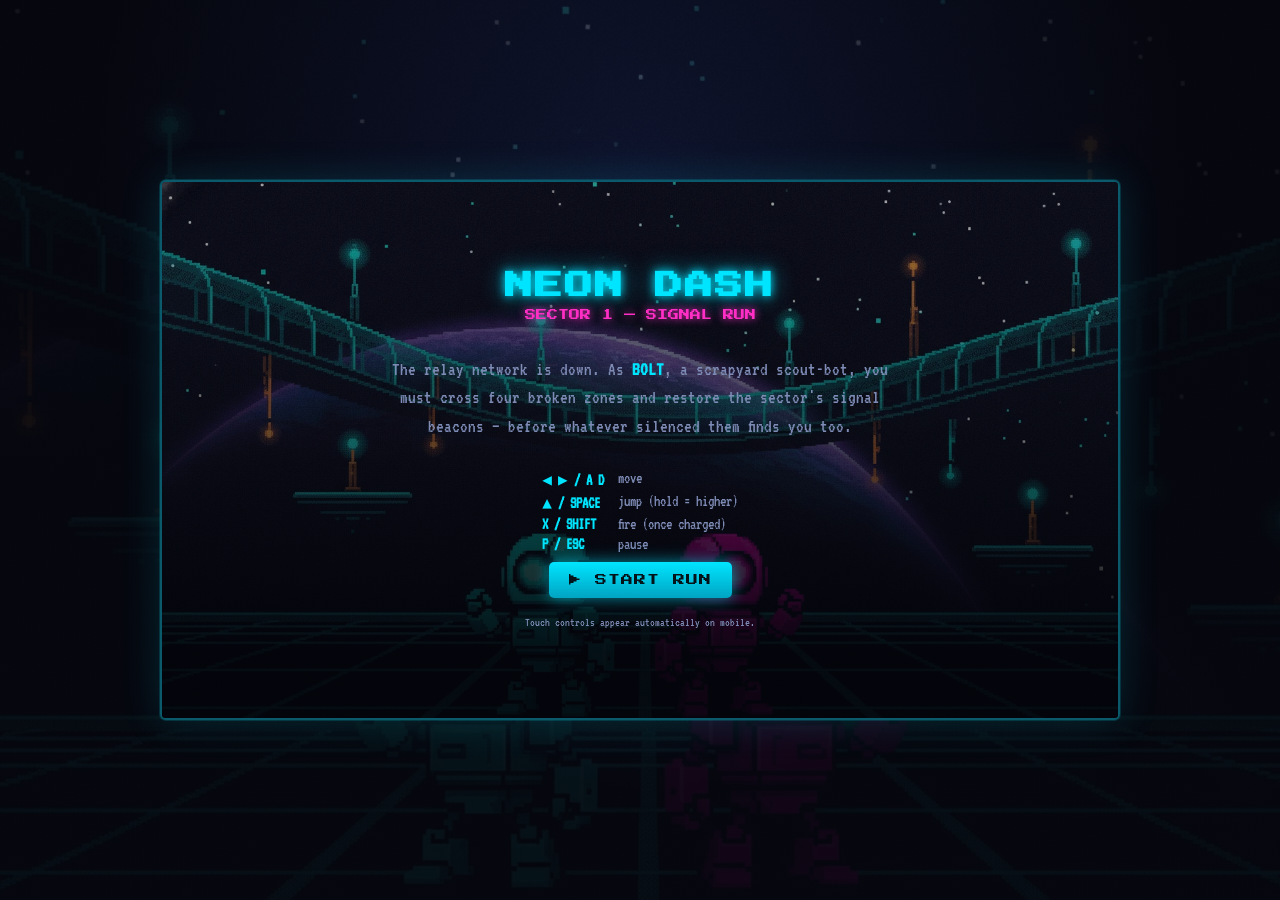
==== commit 2b0ff7f0: "Add ElevenLabs audio pipeline and Gemini-generated character art - New "Generate Audio" GitHub Actio" ====
--- a/neon-dash.html
+++ b/neon-dash.html
@@ -2,17 +2,1500 @@
 <html lang="en">
 <head>
 <meta charset="UTF-8">
+<meta name="viewport" content="width=device-width, initial-scale=1, maximum-scale=1, user-scalable=no">
 <title>NEON DASH — Sector 1</title>
-<meta http-equiv="refresh" content="0; url=games/neon-dash/">
-<link rel="canonical" href="games/neon-dash/">
-<script>location.replace('games/neon-dash/');</script>
+<link rel="preconnect" href="https://fonts.googleapis.com">
+<link href="https://fonts.googleapis.com/css2?family=Press+Start+2P&family=VT323&display=swap" rel="stylesheet">
+<style>
+  :root{
+    --bg:#05060d;
+    --cyan:#00e5ff;
+    --cyan-dim:#0a5a6b;
+    --magenta:#ff2ec4;
+    --amber:#ffc24b;
+    --green:#39ff9e;
+    --red:#ff4d5e;
+    --panel:#080b16;
+    --text:#dcecff;
+    --text-dim:#7d8bb5;
+  }
+  *{box-sizing:border-box;}
+  html,body{
+    margin:0;padding:0;height:100%;
+    background:
+      radial-gradient(ellipse at 50% 20%, rgba(13,20,48,0.75) 0%, rgba(5,6,13,0.94) 60%),
+      url('assets/start-bg.webp') center/cover no-repeat fixed,
+      #05060d;
+    color:var(--text);
+    font-family:'VT323',monospace;
+    overflow:hidden;
+    -webkit-tap-highlight-color: transparent;
+    user-select:none;
+  }
+  #wrap{
+    position:fixed; inset:0;
+    display:flex; align-items:center; justify-content:center;
+    flex-direction:column;
+    padding:10px;
+  }
+  #stage{
+    position:relative;
+    width:100%;
+    max-width:960px;
+    aspect-ratio: 480 / 270;
+    background:#000;
+    border:2px solid var(--cyan-dim);
+    border-radius:6px;
+    box-shadow: 0 0 0 1px rgba(0,229,255,0.15), 0 0 40px rgba(0,229,255,0.15), inset 0 0 60px rgba(0,229,255,0.05);
+    overflow:hidden;
+  }
+  canvas{
+    width:100%; height:100%; display:block;
+    image-rendering:pixelated; image-rendering:crisp-edges;
+  }
+  /* ---------- HUD ---------- */
+  #hud{
+    position:absolute; top:0; left:0; right:0;
+    display:flex; justify-content:space-between; align-items:flex-start;
+    padding:6px 8px;
+    pointer-events:none;
+    font-family:'Press Start 2P', monospace;
+    font-size:8px;
+    letter-spacing:1px;
+    text-shadow: 0 0 4px rgba(0,0,0,0.9);
+    z-index:5;
+  }
+  #hud .hud-block{ display:flex; flex-direction:column; gap:3px; }
+  #hud .hud-right{ align-items:flex-end; text-align:right; }
+  #hud .row{ display:flex; gap:10px; }
+  #hud .lbl{ color:var(--text-dim); }
+  #hud .val-score{ color:var(--amber); }
+  #hud .val-shard{ color:var(--green); }
+  #hud .val-lives{ color:var(--red); }
+  #hud .val-time{ color:var(--cyan); }
+  #hud .lvl-name{ color:var(--cyan); font-size:8px; }
+  #hud .lvl-code{ color:var(--text); font-size:9px; }
+
+  #topbtns{
+    position:absolute; top:6px; left:50%; transform:translateX(-50%);
+    display:flex; gap:6px; z-index:6;
+  }
+  .iconbtn{
+    pointer-events:auto;
+    width:22px;height:22px;
+    background:rgba(8,11,22,0.7);
+    border:1px solid var(--cyan-dim);
+    color:var(--cyan);
+    border-radius:4px;
+    font-size:11px;
+    display:flex; align-items:center; justify-content:center;
+    cursor:pointer;
+  }
+  .iconbtn:active{ background:rgba(0,229,255,0.25); }
+
+  /* ---------- Screens ---------- */
+  .screen{
+    position:absolute; inset:0;
+    display:flex; flex-direction:column; align-items:center; justify-content:center;
+    text-align:center;
+    background: rgba(3,4,10,0.88);
+    z-index:10;
+    padding:16px;
+    gap:10px;
+  }
+  .screen.hidden{ display:none; }
+  #screen-start, #screen-playerselect{
+    background:
+      linear-gradient(180deg, rgba(3,4,10,0.35) 0%, rgba(3,4,10,0.55) 45%, rgba(3,4,10,0.94) 88%),
+      url('assets/start-bg.webp') center 38%/cover no-repeat;
+  }
+  .title{
+    font-family:'Press Start 2P', monospace;
+    color:var(--cyan);
+    font-size:clamp(16px,4.2vw,28px);
+    text-shadow: 0 0 10px var(--cyan), 0 0 24px rgba(0,229,255,0.6);
+    letter-spacing:2px;
+    margin:0;
+  }
+  .subtitle{
+    font-family:'Press Start 2P', monospace;
+    color:var(--magenta);
+    font-size:clamp(8px,2vw,11px);
+    text-shadow: 0 0 8px var(--magenta);
+    margin:0 0 6px 0;
+  }
+  .bigmsg{
+    font-family:'Press Start 2P', monospace;
+    color:var(--text);
+    font-size:clamp(11px,2.6vw,16px);
+    margin:0;
+  }
+  .desc{
+    font-size:clamp(14px,3vw,19px);
+    color:var(--text-dim);
+    max-width:520px;
+    line-height:1.5;
+  }
+  .btn{
+    font-family:'Press Start 2P', monospace;
+    font-size:clamp(9px,2.2vw,12px);
+    color:#04121a;
+    background: linear-gradient(180deg, var(--cyan), #00a4c2);
+    border:none;
+    padding:12px 20px;
+    border-radius:5px;
+    cursor:pointer;
+    box-shadow: 0 0 16px rgba(0,229,255,0.6);
+    letter-spacing:1px;
+    pointer-events:auto;
+  }
+  .btn:active{ transform:translateY(1px); }
+  .btn.alt{
+    background: linear-gradient(180deg, var(--magenta), #a3138b);
+    box-shadow: 0 0 16px rgba(255,46,196,0.6);
+  }
+  .btn.ghost{
+    background:transparent;
+    color:var(--text-dim);
+    border:1px solid var(--text-dim);
+    box-shadow:none;
+  }
+  .btnrow{ display:flex; gap:10px; flex-wrap:wrap; justify-content:center; }
+  .statline{ font-size:clamp(13px,2.8vw,18px); color:var(--text); margin:2px 0; }
+  .statline b{ color:var(--green); }
+  .keys{
+    display:grid; grid-template-columns:auto auto; gap:4px 14px;
+    font-size:clamp(12px,2.6vw,16px); color:var(--text-dim); text-align:left;
+  }
+  .keys b{ color:var(--cyan); }
+  .modecard{
+    display:flex; flex-direction:column; align-items:center; gap:8px;
+    width:210px; max-width:44vw;
+    padding:12px 10px;
+    background:rgba(8,11,22,0.55);
+    border:1px solid rgba(0,229,255,0.18);
+    border-radius:8px;
+  }
+  .modecard .btn{ width:100%; }
+  .modehint{
+    font-size:clamp(9px,2vw,12px); color:var(--text-dim);
+    line-height:1.4;
+  }
+  .modehint b{ color:var(--cyan); }
+  #screen-intro .lvl-big{
+    font-family:'Press Start 2P', monospace;
+    color:var(--amber);
+    font-size:clamp(18px,4.5vw,30px);
+    text-shadow:0 0 12px var(--amber);
+  }
+
+  /* ---------- Touch controls ---------- */
+  #touch-controls{
+    position:absolute; inset:0; z-index:8; pointer-events:none;
+  }
+  #touch-controls .tbtn{
+    position:absolute;
+    pointer-events:auto;
+    width:15%; aspect-ratio:1/1;
+    border-radius:50%;
+    background:rgba(0,229,255,0.10);
+    border:2px solid rgba(0,229,255,0.5);
+    color:var(--cyan);
+    font-size:20px;
+    display:flex; align-items:center; justify-content:center;
+    -webkit-user-select:none;
+  }
+  #touch-controls .tbtn:active{ background:rgba(0,229,255,0.35); }
+  #btn-left{ left:3%; bottom:10%; }
+  #btn-right{ left:20%; bottom:10%; }
+  #btn-fire{ right:20%; bottom:10%; border-color:rgba(255,46,196,0.6); color:var(--magenta); background:rgba(255,46,196,0.10); }
+  #btn-jump{ right:3%; bottom:10%; }
+
+  @media (hover:hover) and (pointer:fine){
+    #touch-controls{ display:none; }
+  }
+
+  footer.hint{
+    color:var(--text-dim); font-size:12px; margin-top:8px; text-align:center;
+  }
+</style>
 </head>
 <body>
-<!--
-  This file moved to games/neon-dash/ as part of splitting the game into
-  ES modules (see docs/architecture.md and docs/development.md). This stub
-  only exists so old bookmarks/links to /neon-dash.html keep working.
--->
-<p>NEON DASH has moved. If you are not redirected, <a href="games/neon-dash/">click here</a>.</p>
+<div id="wrap">
+  <div id="stage">
+    <canvas id="game" width="480" height="270"></canvas>
+
+    <div id="hud">
+      <div class="hud-block">
+        <div class="lvl-code" id="hud-lvlcode">1-1</div>
+        <div class="lvl-name" id="hud-lvlname">OUTER GRID</div>
+      </div>
+      <div class="hud-block hud-right">
+        <div class="row"><span class="lbl">SCORE</span><span class="val-score" id="hud-score">000000</span></div>
+        <div class="row"><span class="lbl">◆</span><span class="val-shard" id="hud-shards">00</span>
+          <span class="lbl">×</span><span class="val-lives" id="hud-lives">3</span>
+          <span class="lbl">⏱</span><span class="val-time" id="hud-time">150</span></div>
+      </div>
+    </div>
+
+    <div id="topbtns">
+      <div class="iconbtn" id="mute-btn">🔊</div>
+      <div class="iconbtn" id="pause-btn">⏸</div>
+    </div>
+
+    <!-- START -->
+    <div class="screen" id="screen-start">
+      <h1 class="title">NEON DASH</h1>
+      <p class="subtitle">SECTOR 1 — SIGNAL RUN</p>
+      <p class="desc">The relay network is down. As <b style="color:var(--cyan)">BOLT</b>, a scrapyard scout-bot, you must cross four broken zones and restore the sector's signal beacons — before whatever silenced them finds you too.</p>
+      <div class="keys">
+        <div><b>◀ ▶ / A D</b></div><div>move</div>
+        <div><b>▲ / SPACE</b></div><div>jump (hold = higher)</div>
+        <div><b>X / SHIFT</b></div><div>fire (once charged)</div>
+        <div><b>P / ESC</b></div><div>pause</div>
+      </div>
+      <div class="btnrow"><button class="btn" id="btn-start">▶ START RUN</button></div>
+      <footer class="hint">Touch controls appear automatically on mobile.</footer>
+    </div>
+
+    <!-- PLAYER SELECT -->
+    <div class="screen hidden" id="screen-playerselect">
+      <h2 class="bigmsg" style="color:var(--cyan)">SELECT PLAYERS</h2>
+      <div class="btnrow">
+        <div class="modecard">
+          <button class="btn" id="btn-1p">1 PLAYER</button>
+          <p class="modehint">◀▶ move · ▲/SPACE jump · X/SHIFT fire</p>
+        </div>
+        <div class="modecard">
+          <button class="btn alt" id="btn-2p">2 PLAYERS</button>
+          <p class="modehint">P1: <b>arrows</b> + / fire &nbsp;·&nbsp; P2: <b style="color:var(--magenta)">WASD</b> + F fire</p>
+        </div>
+      </div>
+      <p class="desc" style="max-width:420px">Co-op shares one pool of lives and one score — reach the beacon together.</p>
+      <div class="btnrow"><button class="btn ghost" id="btn-playerselect-back">◀ BACK</button></div>
+    </div>
+
+    <!-- LEVEL INTRO -->
+    <div class="screen hidden" id="screen-intro">
+      <div class="lvl-big" id="intro-code">1-1</div>
+      <div class="bigmsg" id="intro-name">OUTER GRID</div>
+    </div>
+
+    <!-- PAUSE -->
+    <div class="screen hidden" id="screen-pause">
+      <h2 class="bigmsg" style="color:var(--cyan)">PAUSED</h2>
+      <div class="btnrow">
+        <button class="btn" id="btn-resume">▶ RESUME</button>
+        <button class="btn alt" id="btn-restart-level">↺ RESTART ZONE</button>
+        <button class="btn ghost" id="btn-quit">■ QUIT TO MENU</button>
+      </div>
+    </div>
+
+    <!-- LEVEL COMPLETE -->
+    <div class="screen hidden" id="screen-levelcomplete">
+      <h2 class="bigmsg" style="color:var(--green)">BEACON RESTORED</h2>
+      <p class="statline">Time Bonus <b id="lc-timebonus">+0</b></p>
+      <p class="statline">Shards <b id="lc-shards">0</b></p>
+      <p class="statline">Score <b id="lc-score">0</b></p>
+      <div class="btnrow"><button class="btn" id="btn-continue">CONTINUE ▶</button></div>
+    </div>
+
+    <!-- GAME OVER -->
+    <div class="screen hidden" id="screen-gameover">
+      <h2 class="bigmsg" style="color:var(--red)">SIGNAL LOST</h2>
+      <p class="statline">Final Score <b id="go-score">0</b></p>
+      <div class="btnrow">
+        <button class="btn" id="btn-retry">↺ TRY AGAIN</button>
+        <button class="btn ghost" id="btn-menu2">■ MAIN MENU</button>
+      </div>
+    </div>
+
+    <!-- WIN -->
+    <div class="screen hidden" id="screen-win">
+      <h1 class="title" style="font-size:clamp(14px,3.6vw,22px)">SECTOR 1 CLEAR</h1>
+      <p class="desc">OMEGA-9 is offline. The relay hums back to life across the grid. Sector 1's beacons are lit — for now.</p>
+      <p class="statline">Final Score <b id="win-score">0</b></p>
+      <div class="btnrow">
+        <button class="btn" id="btn-playagain">▶ PLAY AGAIN</button>
+      </div>
+    </div>
+
+    <div id="touch-controls">
+      <div class="tbtn" id="btn-left">◀</div>
+      <div class="tbtn" id="btn-right">▶</div>
+      <div class="tbtn" id="btn-fire">●</div>
+      <div class="tbtn" id="btn-jump">▲</div>
+    </div>
+  </div>
+</div>
+
+<script>
+(function(){
+"use strict";
+
+/* =========================================================
+   CONFIG
+   ========================================================= */
+const CW = 480, CH = 270;
+const GROUND_Y = 230;
+const GRAVITY = 1500, MAX_FALL = 620;
+const MOVE_ACCEL = 1100, MAX_SPEED = 175, FRICTION = 1400;
+const JUMP_VELOCITY = -560, JUMP_CUT = 0.45;
+const COYOTE_TIME = 0.09, JUMP_BUFFER = 0.12;
+const PLASMA_SPEED = 320, PLASMA_LIFE = 0.9, PLASMA_COOLDOWN = 0.35;
+const STAR_TIME = 7, HURT_TIME = 1.4;
+const DEATH_TIME = 1.1;
+
+const canvas = document.getElementById('game');
+const ctx = canvas.getContext('2d');
+ctx.imageSmoothingEnabled = false;
+
+const clamp = (v,a,b)=>Math.max(a,Math.min(b,v));
+const rectsOverlap = (a,b)=> a.x < b.x+b.w && a.x+a.w > b.x && a.y < b.y+b.h && a.y+a.h > b.y;
+const clone = (o)=> JSON.parse(JSON.stringify(o));
+
+/* =========================================================
+   INPUT
+   ========================================================= */
+// keys1 = Player 1. In 1-player mode it also answers to WASD/X/Shift so a
+// solo player can use either control scheme, exactly like the game always
+// has. In 2-player mode it's Arrow-keys-only so it can't collide with P2.
+const keys1 = { left:false, right:false, jumpHeld:false, fire:false, jumpPressed:false, jumpReleased:false };
+const keys2 = { left:false, right:false, jumpHeld:false, fire:false, jumpPressed:false, jumpReleased:false };
+
+function unlockAudioOnce(){ ensureAudio(); window.removeEventListener('keydown', unlockAudioOnce); window.removeEventListener('pointerdown', unlockAudioOnce); }
+window.addEventListener('keydown', unlockAudioOnce, {once:false});
+window.addEventListener('pointerdown', unlockAudioOnce, {once:false});
+
+const PREVENT_DEFAULT_CODES = ['ArrowLeft','ArrowRight','ArrowUp','Space','KeyW','KeyA','KeyD','KeyF','Slash','ShiftLeft','ShiftRight'];
+window.addEventListener('keydown', (e)=>{
+  if(PREVENT_DEFAULT_CODES.includes(e.code)) e.preventDefault();
+  handleKey(e.code, true);
+});
+window.addEventListener('keyup', (e)=>{ handleKey(e.code, false); });
+
+function setJump(k, down){
+  if(down && !k.jumpHeld) k.jumpPressed = true;
+  if(!down) k.jumpReleased = true;
+  k.jumpHeld = down;
+}
+
+function handleKey(code, down){
+  const twoP = game.mode==='2p';
+
+  // Player 1: arrow keys always; WASD/X/Shift too, but only when solo
+  // (so those keys are free for Player 2 in co-op).
+  if(code==='ArrowLeft' || (!twoP && code==='KeyA')) keys1.left = down;
+  if(code==='ArrowRight' || (!twoP && code==='KeyD')) keys1.right = down;
+  if(code==='ArrowUp' || code==='Space' || (!twoP && code==='KeyW')) setJump(keys1, down);
+  if(code==='Slash' || code==='ShiftRight' || (!twoP && (code==='KeyX'||code==='KeyK'||code==='ShiftLeft'))) keys1.fire = down;
+
+  // Player 2: WASD to move/jump, F (or left-Shift) to fire — co-op only.
+  if(twoP){
+    if(code==='KeyA') keys2.left = down;
+    if(code==='KeyD') keys2.right = down;
+    if(code==='KeyW') setJump(keys2, down);
+    if(code==='KeyF' || code==='ShiftLeft') keys2.fire = down;
+  }
+
+  if(down && (code==='KeyP'||code==='Escape')) togglePause();
+  if(down && code==='KeyM') toggleMute();
+  if(down && (code==='Enter'||code==='Space')) confirmScreen();
+}
+
+function bindTouch(id, onDown, onUp){
+  const el = document.getElementById(id);
+  const down=(e)=>{ e.preventDefault(); onDown(); };
+  const up=(e)=>{ e.preventDefault(); onUp(); };
+  el.addEventListener('pointerdown', down);
+  el.addEventListener('pointerup', up);
+  el.addEventListener('pointerleave', up);
+  el.addEventListener('pointercancel', up);
+}
+// Touch controls always drive Player 1 (co-op is keyboard-only, see #screen-playerselect).
+bindTouch('btn-left', ()=>keys1.left=true, ()=>keys1.left=false);
+bindTouch('btn-right', ()=>keys1.right=true, ()=>keys1.right=false);
+bindTouch('btn-fire', ()=>keys1.fire=true, ()=>keys1.fire=false);
+bindTouch('btn-jump', ()=>{ if(!keys1.jumpHeld) keys1.jumpPressed=true; keys1.jumpHeld=true; }, ()=>{ keys1.jumpHeld=false; keys1.jumpReleased=true; });
+
+/* =========================================================
+   AUDIO (tiny synth by default; optional real clips layered on top)
+   Drop matching .mp3 files into assets/audio/ (generated by
+   .github/workflows/generate-audio.yml via ElevenLabs -- see
+   scripts/generate_audio.py for the exact names) to replace a given
+   beep with a real sound, and theme-neon.mp3 for background music.
+   Anything missing just falls back to the procedural synth beep right
+   below it, so clips can land incrementally without breaking the game.
+   ========================================================= */
+let audioCtx=null, muted=false;
+function ensureAudio(){
+  if(!audioCtx){ try{ audioCtx = new (window.AudioContext||window.webkitAudioContext)(); }catch(e){ return; } }
+  if(audioCtx.state==='suspended') audioCtx.resume();
+  startMusic();
+}
+function beep(freq,dur,type,vol,slide){
+  if(muted || !audioCtx) return;
+  const t0=audioCtx.currentTime;
+  const osc=audioCtx.createOscillator(), gain=audioCtx.createGain();
+  osc.type=type||'square';
+  osc.frequency.setValueAtTime(freq,t0);
+  if(slide) osc.frequency.exponentialRampToValueAtTime(Math.max(30,freq+slide), t0+dur);
+  gain.gain.setValueAtTime(vol||0.15,t0);
+  gain.gain.exponentialRampToValueAtTime(0.001, t0+dur);
+  osc.connect(gain); gain.connect(audioCtx.destination);
+  osc.start(t0); osc.stop(t0+dur+0.02);
+}
+
+const AUDIO_CLIPS = {};
+function loadAudioClip(name, path){
+  const el = new Audio(path);
+  el.preload = 'auto';
+  const entry = { el, ready:false };
+  el.addEventListener('canplaythrough', ()=>{ entry.ready = true; }, {once:true});
+  el.addEventListener('error', ()=>{ entry.ready = false; });
+  AUDIO_CLIPS[name] = entry;
+}
+['jump','stomp','hit','shard','power','bump','shoot','bossHit','explode','levelup','gameover']
+  .forEach(n=>loadAudioClip(n, 'assets/audio/'+n+'.mp3'));
+
+// Plays a loaded clip and returns true so the caller skips its synth
+// fallback; returns false (nothing played) if the file isn't ready yet.
+// Each play clones the element so overlapping calls don't cut each
+// other off.
+function playClip(name){
+  if(muted) return true;
+  const c = AUDIO_CLIPS[name];
+  if(!c || !c.ready) return false;
+  const node = c.el.cloneNode(true);
+  node.volume = 0.55;
+  node.play().catch(()=>{});
+  return true;
+}
+
+const MUSIC = new Audio('assets/audio/theme-neon.mp3');
+MUSIC.loop = true; MUSIC.volume = 0.22;
+let musicStarted = false;
+function startMusic(){
+  if(musicStarted || muted) return;
+  MUSIC.play().then(()=>{ musicStarted = true; }).catch(()=>{});
+}
+
+const SFX = {
+  jump: ()=>{ if(!playClip('jump')) beep(520,0.12,'square',0.11,260); },
+  stomp: ()=>{ if(!playClip('stomp')) beep(190,0.1,'square',0.15,-90); },
+  hit: ()=>{ if(!playClip('hit')) beep(140,0.28,'sawtooth',0.18,-100); },
+  shard: ()=>{ if(!playClip('shard')) beep(1000,0.07,'square',0.09,300); },
+  power: ()=>{ if(!playClip('power')){ beep(320,0.09,'square',0.14,220); setTimeout(()=>beep(520,0.13,'square',0.14,300),90); } },
+  bump: ()=>{ if(!playClip('bump')) beep(220,0.06,'square',0.12,0); },
+  shoot: ()=>{ if(!playClip('shoot')) beep(720,0.07,'sawtooth',0.1,-220); },
+  bossHit: ()=>{ if(!playClip('bossHit')) beep(150,0.2,'sawtooth',0.2,-60); },
+  explode: ()=>{ if(!playClip('explode')) beep(90,0.45,'sawtooth',0.2,-40); },
+  levelup: ()=>{ if(!playClip('levelup')) [660,880,1100].forEach((f,i)=>setTimeout(()=>beep(f,0.15,'square',0.15,0),i*120)); },
+  gameover: ()=>{ if(!playClip('gameover')) [420,340,260,180].forEach((f,i)=>setTimeout(()=>beep(f,0.28,'sawtooth',0.15,0),i*160)); },
+};
+document.getElementById('mute-btn').addEventListener('click', toggleMute);
+function toggleMute(){
+  muted=!muted;
+  document.getElementById('mute-btn').textContent = muted?'🔇':'🔊';
+  if(muted) MUSIC.pause(); else startMusic();
+}
+
+/* =========================================================
+   LEVEL DATA
+   ========================================================= */
+function seg(x1,x2){ return {x:x1, y:GROUND_Y, w:x2-x1, h: CH+120-GROUND_Y, type:'solid'}; }
+function plat(x,y,w,h){ return {x, y, w, h:h||14, type:'solid'}; }
+function haz(x1,x2,y,h){ return {x:x1, y, w:x2-x1, h:h||6, type:'plasma'}; }
+function blk(x,y,kind,item){ return {x, y, w:24, h:24, type:'block', kind, item: item||null, used:false, bump:0}; }
+function buildGround(width, pits){
+  const segs=[]; let cursor=0;
+  const sorted = pits.slice().sort((a,b)=>a[0]-b[0]);
+  for(const p of sorted){ if(cursor<p[0]) segs.push(seg(cursor,p[0])); cursor=p[1]; }
+  if(cursor<width) segs.push(seg(cursor,width));
+  return segs;
+}
+function shardRow(x0,y,count,step){ const arr=[]; for(let i=0;i<count;i++) arr.push({x:x0+i*step, y}); return arr; }
+
+const LEVELS = [
+/* ---------------- 1-1 : OUTER GRID ---------------- */
+{
+  code:'1-1', name:'OUTER GRID', theme:'outskirts', width:3100, timeLimit:150,
+  start:{x:40,y:GROUND_Y-28},
+  ground: buildGround(3100, [[620,700],[1180,1260],[1905,1985]]),
+  platforms: [ plat(1915,195,60,12), plat(2470,195,150,12) ],
+  blocks: [ blk(430,170,'energy','nano'), blk(1330,170,'data'), blk(1364,170,'data'), blk(2110,170,'energy','shardburst') ],
+  hazards: [],
+  enemies: [
+    {type:'scuttler', x:520, rangeMin:480, rangeMax:600},
+    {type:'scuttler', x:980, rangeMin:900, rangeMax:1160},
+    {type:'scuttler', x:1550, rangeMin:1470, rangeMax:1650},
+    {type:'scuttler', x:2250, rangeMin:2180, rangeMax:2440},
+    {type:'drone', x:800, y:150, amp:40, speed:1.2},
+    {type:'drone', x:2700, y:150, amp:55, speed:1.4}
+  ],
+  turrets: [],
+  boss: null, gate: null,
+  shards: [].concat(
+    shardRow(630,190,5,15),
+    shardRow(2480,175,8,17),
+    shardRow(1000,205,4,20),
+    [{x:2900,y:200},{x:2950,y:190},{x:3000,y:200}]
+  ),
+  items: [],
+  goal: {x:3040, y:GROUND_Y}
+},
+/* ---------------- 1-2 : SUB-GRID TUNNELS ---------------- */
+{
+  code:'1-2', name:'SUB-GRID TUNNELS', theme:'tunnels', width:3000, timeLimit:150,
+  start:{x:40,y:GROUND_Y-28},
+  ground: buildGround(3000, [[500,580],[1400,1470],[2300,2380]]),
+  platforms: [ plat(0,40,3000,16) ],
+  blocks: [ blk(300,170,'data'), blk(1150,170,'energy','plasma'), blk(1180,170,'data'), blk(2000,170,'energy','shardburst') ],
+  hazards: [ haz(980,1040,224,6), haz(1850,1910,224,6) ],
+  enemies: [
+    {type:'scuttler', x:700, rangeMin:640, rangeMax:940},
+    {type:'scuttler', x:1600, rangeMin:1500, rangeMax:1800},
+    {type:'scuttler', x:2550, rangeMin:2440, rangeMax:2680},
+    {type:'drone', x:1250, y:150, amp:35, speed:1.6}
+  ],
+  turrets: [ {x:820}, {x:1670}, {x:2600} ],
+  boss: null, gate: null,
+  shards: [].concat(
+    shardRow(310,200,3,16),
+    shardRow(1600,150,5,18),
+    shardRow(2650,190,6,16)
+  ),
+  items: [],
+  goal: {x:2950, y:GROUND_Y}
+},
+/* ---------------- 1-3 : ORBITAL CAUSEWAY ---------------- */
+{
+  code:'1-3', name:'ORBITAL CAUSEWAY', theme:'orbital', width:3300, timeLimit:160,
+  start:{x:40,y:GROUND_Y-28},
+  ground: [],
+  platforms: [
+    plat(0,230,180,16),
+    plat(280,230,130,14),
+    plat(490,195,110,14),
+    plat(670,230,95,14),
+    plat(840,165,90,14),
+    plat(1010,210,110,14, ),
+    plat(1240,230,95,14),
+    plat(1430,185,90,14),
+    plat(1610,230,120,14),
+    plat(1830,185,90,14),
+    plat(2010,215,110,14),
+    plat(2200,185,90,14),
+    plat(2380,230,120,14),
+    plat(2600,195,100,14),
+    plat(2800,230,130,14),
+    plat(3000,205,120,14),
+    plat(3140,230,160,16)
+  ],
+  blocks: [ blk(700,175,'energy','nano'), blk(2420,190,'energy','shardburst') ],
+  hazards: [],
+  enemies: [
+    {type:'drone', x:560, y:150, amp:45, speed:1.3},
+    {type:'drone', x:1120, y:150, amp:50, speed:1.1},
+    {type:'drone', x:1720, y:130, amp:55, speed:1.5},
+    {type:'drone', x:2280, y:140, amp:45, speed:1.3},
+    {type:'drone', x:2900, y:150, amp:50, speed:1.2}
+  ],
+  turrets: [],
+  boss: null, gate: null,
+  shards: [].concat(
+    [300,510,690,860,1030,1260,1450,1630,1850,2030,2220,2400,2620,2820,3020].map(x=>({x, y:180}))
+  ),
+  items: [ {type:'overdrive', x:1650, y:195} ],
+  goal: {x:3260, y:230}
+},
+/* ---------------- 1-4 : CORE FORTRESS ---------------- */
+{
+  code:'1-4', name:'CORE FORTRESS', theme:'fortress', width:2800, timeLimit:170,
+  start:{x:40,y:GROUND_Y-28},
+  ground: buildGround(2800, [[750,820],[1500,1560]]),
+  platforms: [],
+  blocks: [ blk(150,170,'data'), blk(1300,170,'energy','life') ],
+  hazards: [ haz(400,460,224,6), haz(1050,1120,224,6), haz(1750,1830,224,6) ],
+  enemies: [
+    {type:'scuttler', x:550, rangeMin:480, rangeMax:700},
+    {type:'scuttler', x:900, rangeMin:870, rangeMax:1050},
+    {type:'scuttler', x:1650, rangeMin:1600, rangeMax:1740},
+    {type:'scuttler', x:1980, rangeMin:1900, rangeMax:2180}
+  ],
+  turrets: [ {x:250}, {x:950}, {x:1650} ],
+  boss: {x:2350, y:GROUND_Y-56, minX:2260, maxX:2540},
+  gate: {x:2200, y:80, w:14, h:170},
+  shards: [].concat(
+    shardRow(180,190,3,16),
+    shardRow(1330,150,4,16),
+    shardRow(1950,200,4,16)
+  ),
+  items: [],
+  goal: {x:2760, y:GROUND_Y}
+}
+];
+
+/* =========================================================
+   ENTITY FACTORIES
+   ========================================================= */
+function makeScuttler(s){ return {type:'scuttler', x:s.x, y:GROUND_Y-20, w:24, h:20, dir:-1, rangeMin:s.rangeMin, rangeMax:s.rangeMax, alive:true, squish:0, remove:false}; }
+function makeDrone(s){ return {type:'drone', x:s.x, y:s.y, homeX:s.x, homeY:s.y, amp:s.amp, speed:s.speed, phase:Math.random()*6.28, w:26, h:18, alive:true, squish:0, remove:false}; }
+function makeTurret(x){ return {x, y:GROUND_Y-10, h:10, timer:Math.random()*2, cycle:2.4, state:'idle'}; }
+function makeBoss(b){ return {type:'boss', x:b.x, y:b.y, w:64, h:56, vx:60, minX:b.minX, maxX:b.maxX, hp:3, maxHp:3, shootTimer:2, invuln:0, dead:false, deadTimer:0}; }
+
+/* =========================================================
+   GAME STATE
+   ========================================================= */
+const game = {
+  state:'start', // start, intro, playing, dying, paused, levelcomplete, gameover, win
+  mode:'1p', // '1p' or '2p' (co-op) — chosen on the player-select screen
+  levelIndex:0, level:null, introTimer:0,
+  player:null, player2:null, dyingPlayer:null,
+  camera:{x:0, shake:0},
+  solids:[], blocks:[], enemies:[], turrets:[], boss:null, gate:null, gateActive:false,
+  hazardsZones:[], shards:[], items:[], projectiles:[], particles:[],
+  score:0, lives:3, shardsCollected:0, timeLeft:150,
+  goalReached:false, comboCount:0,
+};
+
+// The active roster for this run: just P1 solo, or P1+P2 in co-op.
+function activePlayers(){
+  const arr = [];
+  if(game.player) arr.push(game.player);
+  if(game.player2) arr.push(game.player2);
+  return arr;
+}
+
+function newPlayer(id){
+  return { id: id||1, x:40, y:GROUND_Y-28, vx:0, vy:0, w:22, h:28, onGround:false, facing:1,
+    power:0, hurtTimer:0, starTimer:0, shootCd:0, coyote:0, jumpBuffer:0 };
+}
+function recomputeSize(p){ const bottom=p.y+p.h; p.h = p.power>=1 ? 38 : 28; p.y = bottom-p.h; }
+
+function loadLevel(idx){
+  const lvl = LEVELS[idx];
+  game.level = lvl;
+  game.blocks = clone(lvl.blocks||[]);
+  game.solids = [...lvl.ground, ...(lvl.platforms||[]), ...game.blocks];
+  game.enemies = (lvl.enemies||[]).map(s=> s.type==='scuttler'?makeScuttler(s):makeDrone(s));
+  game.turrets = (lvl.turrets||[]).map(t=>makeTurret(t.x));
+  game.boss = lvl.boss ? makeBoss(lvl.boss) : null;
+  game.gate = lvl.gate ? {x:lvl.gate.x,y:lvl.gate.y,w:lvl.gate.w,h:lvl.gate.h,type:'solid'} : null;
+  game.gateActive = !!game.gate;
+  if(game.gate) game.solids.push(game.gate);
+  game.hazardsZones = clone(lvl.hazards||[]);
+  game.shards = clone(lvl.shards||[]).map(s=>({x:s.x,y:s.y,collected:false}));
+  game.items = clone(lvl.items||[]).map(s=>({type:s.type,x:s.x,y:s.y,w:18,h:18,collected:false,spawning:false,vx:0,vy:0}));
+  game.projectiles = [];
+  game.particles = [];
+  game.camera.x = 0; game.camera.shake = 0;
+  game.timeLeft = lvl.timeLimit || 150;
+  game.goalReached = false;
+  game.comboCount = 0;
+  activePlayers().forEach((p,i)=>{
+    p.x = lvl.start.x + i*16; p.y = lvl.start.y - (p.h-28);
+    p.vx=0; p.vy=0; p.onGround=false; p.hurtTimer=1.0;
+  });
+  document.getElementById('hud-lvlcode').textContent = lvl.code;
+  document.getElementById('hud-lvlname').textContent = lvl.name;
+  document.getElementById('intro-code').textContent = lvl.code;
+  document.getElementById('intro-name').textContent = lvl.name;
+}
+
+function startNewGame(mode){
+  game.mode = mode || game.mode || '1p';
+  game.score=0; game.lives=3; game.levelIndex=0;
+  game.player = newPlayer(1);
+  game.player2 = game.mode==='2p' ? newPlayer(2) : null;
+  loadLevel(0);
+  game.state='intro'; game.introTimer=1.7;
+  hideAllScreens();
+}
+
+function startDeath(p){
+  if(game.state==='dying') return;
+  game.state='dying';
+  game.dyingPlayer = p;
+  p.vx=0; p.vy=-420;
+  p.deathTimer = DEATH_TIME;
+  SFX.hit();
+}
+function handleDeath(){
+  game.lives--;
+  game.dyingPlayer = null;
+  if(game.lives<=0){
+    game.state='gameover';
+    SFX.gameover();
+    document.getElementById('go-score').textContent = game.score;
+    showScreen('gameover');
+  } else {
+    activePlayers().forEach(p=>p.power=0);
+    loadLevel(game.levelIndex);
+    game.state='intro'; game.introTimer=1.2;
+  }
+}
+function damagePlayer(p){
+  if(p.hurtTimer>0 || p.starTimer>0) return;
+  if(p.power>0){
+    p.power=0; recomputeSize(p);
+    p.hurtTimer = HURT_TIME;
+    SFX.hit();
+  } else {
+    startDeath(p);
+  }
+}
+
+function stompEnemy(e, p){
+  e.alive=false; e.squish=0.22; e.remove=false;
+  if(p) p.vy = -270;
+  game.comboCount++;
+  const gain = Math.min(800, 100*Math.pow(2, game.comboCount-1));
+  game.score += gain;
+  spawnTextParticle('+'+gain, e.x+e.w/2, e.y, '#39ff9e');
+  spawnParticles(e.x+e.w/2, e.y+e.h/2, '#ff4d5e', 7);
+  SFX.stomp();
+}
+
+function bossHit(p){
+  const b = game.boss;
+  if(!b || b.dead || b.invuln>0) return;
+  b.hp--; b.invuln=1.0;
+  if(p) p.vy=-260;
+  spawnParticles(b.x+b.w/2, b.y+10, '#ffc24b', 10);
+  spawnTextParticle('HIT '+b.hp+'/'+b.maxHp, b.x+b.w/2, b.y-10, '#ffc24b');
+  SFX.bossHit();
+  if(b.hp<=0){
+    b.dead=true; b.deadTimer=1.2;
+    SFX.explode();
+    spawnParticles(b.x+b.w/2, b.y+b.h/2, '#ff2ec4', 22);
+    game.camera.shake = 0.4;
+    if(game.gateActive){ game.gateActive=false; game.solids = game.solids.filter(s=>s!==game.gate); }
+    game.projectiles = game.projectiles.filter(pr=>pr.fromPlayer);
+    game.score += 1000;
+  }
+}
+
+function reachGoal(){
+  game.goalReached = true;
+  game.state = 'levelcomplete';
+  const bonus = Math.floor(game.timeLeft)*10;
+  game.score += bonus + 500;
+  SFX.levelup();
+  document.getElementById('lc-timebonus').textContent = '+'+bonus;
+  document.getElementById('lc-shards').textContent = game.shardsCollected;
+  document.getElementById('lc-score').textContent = game.score;
+  showScreen('levelcomplete');
+}
+function advanceLevel(){
+  game.levelIndex++;
+  if(game.levelIndex >= LEVELS.length){
+    game.state='win';
+    document.getElementById('win-score').textContent = game.score;
+    showScreen('win');
+  } else {
+    loadLevel(game.levelIndex);
+    game.state='intro'; game.introTimer=1.7;
+    hideAllScreens();
+  }
+}
+
+/* =========================================================
+   ITEMS / BLOCKS
+   ========================================================= */
+function spawnPopItem(type,x,y,dir){
+  game.items.push({type, x, y:y-4, w:18, h:18, collected:false, spawning:true, spawnTimer:0.35, vx: type==='nano'?(dir*40):0, vy:0});
+}
+function hitBlock(s, dir){
+  s.bump = 0.15;
+  if(s.kind==='energy'){
+    if(!s.used){
+      s.used = true;
+      giveBlockItem(s, dir);
+    } else { SFX.bump(); }
+  } else if(s.kind==='data'){
+    if(activePlayers().some(p=>p.power>0)){
+      game.solids = game.solids.filter(x=>x!==s);
+      game.blocks = game.blocks.filter(x=>x!==s);
+      spawnParticles(s.x+12, s.y+12, '#ffc24b', 8);
+      SFX.bump();
+    } else {
+      SFX.bump();
+    }
+  }
+}
+function giveBlockItem(s, dir){
+  switch(s.item){
+    case 'nano': spawnPopItem('nano', s.x+3, s.y, dir||1); SFX.power(); break;
+    case 'plasma': spawnPopItem('plasma', s.x+3, s.y, 0); SFX.power(); break;
+    case 'shardburst':
+      game.score += 50; game.shardsCollected += 5;
+      spawnTextParticle('+50', s.x+12, s.y-6, '#39ff9e');
+      spawnParticles(s.x+12, s.y+4, '#39ff9e', 8);
+      SFX.shard();
+      break;
+    case 'life':
+      game.lives++;
+      spawnTextParticle('1UP!', s.x+12, s.y-6, '#ff2ec4');
+      spawnParticles(s.x+12, s.y+4, '#ff2ec4', 8);
+      SFX.power();
+      break;
+    default: SFX.bump();
+  }
+}
+function collectItem(it, p){
+  it.collected = true;
+  if(it.type==='nano'){
+    if(p.power<1){ p.power=1; recomputeSize(p); } else { game.score+=200; spawnTextParticle('+200', it.x, it.y, '#00e5ff'); }
+    SFX.power();
+  } else if(it.type==='plasma'){
+    if(p.power<2){ p.power=2; } else { game.score+=200; spawnTextParticle('+200', it.x, it.y, '#00e5ff'); }
+    SFX.power();
+  } else if(it.type==='overdrive'){
+    p.starTimer = STAR_TIME;
+    SFX.power();
+  }
+  spawnParticles(it.x+9, it.y+9, '#ffc24b', 8);
+}
+
+/* =========================================================
+   PHYSICS / COLLISION
+   ========================================================= */
+function resolveEntityCollisions(e, solids, dt){
+  e.x += e.vx*dt;
+  for(const s of solids){
+    if(rectsOverlap(e,s)){
+      if(e.vx>0) e.x = s.x - e.w;
+      else if(e.vx<0) e.x = s.x + s.w;
+      e.vx = 0;
+    }
+  }
+  e.y += e.vy*dt;
+  e.onGround = false;
+  for(const s of solids){
+    if(rectsOverlap(e,s)){
+      if(e.vy>0){ e.y = s.y - e.h; e.vy=0; e.onGround=true; }
+      else if(e.vy<0){ e.y = s.y + s.h; e.vy=0; if(s.type==='block') hitBlock(s, e.facing||1); }
+    }
+  }
+}
+
+function updatePlayerPhysics(dt, p, k){
+  let dir = 0;
+  if(k.left) dir -= 1;
+  if(k.right) dir += 1;
+  const cap = MAX_SPEED * (p.starTimer>0 ? 1.3 : 1);
+  if(dir!==0){ p.vx += dir*MOVE_ACCEL*dt; p.facing = dir; }
+  else {
+    if(p.vx>0) p.vx = Math.max(0, p.vx-FRICTION*dt);
+    else if(p.vx<0) p.vx = Math.min(0, p.vx+FRICTION*dt);
+  }
+  p.vx = clamp(p.vx, -cap, cap);
+
+  if(p.onGround) p.coyote = COYOTE_TIME; else p.coyote = Math.max(0, p.coyote-dt);
+  if(k.jumpPressed){ p.jumpBuffer = JUMP_BUFFER; k.jumpPressed=false; }
+  else { p.jumpBuffer = Math.max(0, p.jumpBuffer-dt); }
+  if(p.jumpBuffer>0 && p.coyote>0){
+    p.vy = JUMP_VELOCITY; p.onGround=false; p.coyote=0; p.jumpBuffer=0; SFX.jump();
+  }
+  if(k.jumpReleased){ if(p.vy<0) p.vy *= JUMP_CUT; k.jumpReleased=false; }
+
+  p.vy += GRAVITY*dt; if(p.vy>MAX_FALL) p.vy = MAX_FALL;
+
+  if(p.shootCd>0) p.shootCd -= dt;
+  if(k.fire && p.power>=2 && p.shootCd<=0){
+    game.projectiles.push({type:'plasma', x: p.x + (p.facing>0?p.w:-8), y: p.y+p.h*0.35, vx: p.facing*PLASMA_SPEED, vy:0, w:8, h:6, life:PLASMA_LIFE, fromPlayer:true});
+    p.shootCd = PLASMA_COOLDOWN;
+    SFX.shoot();
+  }
+
+  if(p.onGround) game.comboCount = 0;
+  resolveEntityCollisions(p, game.solids, dt);
+
+  if(p.hurtTimer>0) p.hurtTimer -= dt;
+  if(p.starTimer>0) p.starTimer -= dt;
+
+  if(p.y > CH+150) startDeath(p);
+}
+
+function updateEnemies(dt){
+  for(const e of game.enemies){
+    if(!e.alive){ if(e.squish>0){ e.squish-=dt; if(e.squish<=0) e.remove=true; } continue; }
+    if(e.type==='scuttler'){
+      e.x += e.dir*42*dt;
+      if(e.x < e.rangeMin){ e.x=e.rangeMin; e.dir=1; }
+      if(e.x+e.w > e.rangeMax){ e.x=e.rangeMax-e.w; e.dir=-1; }
+    } else if(e.type==='drone'){
+      e.phase += dt*e.speed;
+      e.x = e.homeX + Math.sin(e.phase)*e.amp;
+      e.y = e.homeY + Math.cos(e.phase*0.7)*10;
+    }
+  }
+  game.enemies = game.enemies.filter(e=>!e.remove);
+  for(const t of game.turrets){
+    t.timer += dt;
+    const phase = t.timer % t.cycle;
+    if(phase < 1.2){ t.state='idle'; t.h = 10; }
+    else if(phase < 1.5){ t.state='rising'; t.h = 10 + ((phase-1.2)/0.3)*26; }
+    else { t.state='extended'; t.h = 36; }
+    t.y = GROUND_Y - t.h;
+  }
+}
+
+function updateBoss(dt){
+  const b = game.boss;
+  if(!b) return;
+  if(b.invuln>0) b.invuln -= dt;
+  if(b.dead){ if(b.deadTimer>0) b.deadTimer -= dt; return; }
+  b.x += b.vx*dt;
+  if(b.x < b.minX){ b.x=b.minX; b.vx=Math.abs(b.vx); }
+  if(b.x+b.w > b.maxX){ b.x=b.maxX-b.w; b.vx=-Math.abs(b.vx); }
+  b.shootTimer -= dt;
+  if(b.shootTimer<=0){
+    b.shootTimer = 1.9;
+    // Target whichever active player is nearest.
+    const nearest = activePlayers().reduce((best,p)=>
+      (!best || Math.abs(p.x-b.x) < Math.abs(best.x-b.x)) ? p : best, null);
+    const dir = (nearest && nearest.x < b.x) ? -1 : 1;
+    game.projectiles.push({type:'bolt', x:b.x+b.w/2, y:b.y+b.h*0.5, vx:dir*230, vy:0, w:10, h:8, life:2.5, fromPlayer:false});
+    SFX.shoot();
+  }
+}
+
+function updateProjectiles(dt){
+  for(const pr of game.projectiles){
+    pr.life -= dt; pr.x += pr.vx*dt; pr.y += pr.vy*dt;
+    pr.dead = pr.life<=0;
+    for(const s of game.solids){ if(rectsOverlap(pr,s)) pr.dead=true; }
+    if(pr.fromPlayer){
+      for(const e of game.enemies){
+        if(e.alive && rectsOverlap(pr,e)){ stompEnemy(e); pr.dead=true; }
+      }
+      if(game.boss && !game.boss.dead && rectsOverlap(pr,game.boss)){ bossHit(); pr.dead=true; }
+    } else {
+      for(const p of activePlayers()){
+        if(p.hurtTimer<=0 && p.starTimer<=0 && rectsOverlap(pr,p)){ damagePlayer(p); pr.dead=true; break; }
+      }
+    }
+  }
+  game.projectiles = game.projectiles.filter(p=>!p.dead);
+}
+
+function updateItems(dt){
+  for(const it of game.items){
+    if(it.collected) continue;
+    if(it.spawning){
+      it.spawnTimer -= dt; it.y -= 40*dt;
+      if(it.spawnTimer<=0) it.spawning=false;
+      continue;
+    }
+    if(it.type==='nano'){
+      it.vy = (it.vy||0) + GRAVITY*dt; if(it.vy>MAX_FALL) it.vy=MAX_FALL;
+      resolveEntityCollisions(it, game.solids, dt);
+      if(it.y > CH+150) it.collected = true;
+    }
+  }
+  game.items = game.items.filter(it=>!it.collected);
+}
+
+function turretRect(t){ return {x:t.x, y:t.y, w:28, h:t.h}; }
+
+function checkPlayerVsWorld(p){
+  for(const e of game.enemies){
+    if(!e.alive || !rectsOverlap(p,e)) continue;
+    if(p.starTimer>0){ stompEnemy(e, p); continue; }
+    if(p.vy>0 && (p.y+p.h - e.y) < 12){ stompEnemy(e, p); }
+    else { damagePlayer(p); }
+  }
+  for(const t of game.turrets){
+    if(t.state==='extended' && p.starTimer<=0 && rectsOverlap(p, turretRect(t))) damagePlayer(p);
+  }
+  if(game.boss && !game.boss.dead && rectsOverlap(p, game.boss)){
+    if(p.starTimer>0){ bossHit(p); }
+    else if(p.vy>0 && (p.y+p.h - game.boss.y) < 16){ bossHit(p); }
+    else damagePlayer(p);
+  }
+  for(const h of game.hazardsZones){
+    if(p.starTimer<=0 && rectsOverlap(p,h)) damagePlayer(p);
+  }
+  for(const s of game.shards){
+    if(!s.collected && rectsOverlap(p, {x:s.x-6,y:s.y-6,w:12,h:12})){
+      s.collected=true; game.score+=10; game.shardsCollected++;
+      SFX.shard(); spawnParticles(s.x,s.y,'#39ff9e',4);
+    }
+  }
+  for(const it of game.items){
+    if(!it.collected && !it.spawning && rectsOverlap(p,it)) collectItem(it, p);
+  }
+  if(game.level.goal && !game.goalReached){
+    const g = game.level.goal;
+    const gr = {x:g.x, y:g.y-90, w:16, h:90};
+    if(rectsOverlap(p,gr)) reachGoal();
+  }
+}
+
+/* =========================================================
+   PARTICLES
+   ========================================================= */
+function spawnParticles(x,y,color,count){
+  for(let i=0;i<(count||6);i++){
+    const ang = Math.random()*Math.PI*2, spd = 40+Math.random()*90;
+    game.particles.push({type:'dot', x,y, vx:Math.cos(ang)*spd, vy:Math.sin(ang)*spd-40, life:0.5+Math.random()*0.3, maxLife:0.8, color, size:2+Math.random()*2});
+  }
+}
+function spawnTextParticle(text,x,y,color){
+  game.particles.push({type:'text', text, x, y, vy:-35, life:0.9, maxLife:0.9, color});
+}
+function updateParticles(dt){
+  for(const pt of game.particles){
+    pt.life -= dt;
+    pt.x += (pt.vx||0)*dt; pt.y += (pt.vy||0)*dt;
+    if(pt.type==='dot') pt.vy += 300*dt;
+  }
+  game.particles = game.particles.filter(pt=>pt.life>0);
+}
+
+/* =========================================================
+   MAIN UPDATE
+   ========================================================= */
+function updateDying(dt){
+  const p = game.dyingPlayer;
+  p.vy += GRAVITY*dt; p.x += p.vx*dt; p.y += p.vy*dt;
+  p.deathTimer -= dt;
+  updateParticles(dt);
+  if(p.deathTimer<=0) handleDeath();
+}
+
+function update(dt){
+  if(game.state==='intro'){
+    game.introTimer -= dt;
+    updateParticles(dt);
+    if(game.introTimer<=0) game.state='playing';
+    return;
+  }
+  if(game.state==='dying'){ updateDying(dt); return; }
+  if(game.state!=='playing') return;
+
+  game.timeLeft -= dt;
+  if(game.timeLeft<=0){ game.timeLeft=0; startDeath(activePlayers()[0]); return; }
+
+  // Each player runs its own physics/input; if one triggers a death mid-frame
+  // (game.state flips to 'dying'), skip the rest so we don't touch a stale world.
+  activePlayers().forEach(p=>{
+    if(game.state!=='playing') return;
+    updatePlayerPhysics(dt, p, p.id===2 ? keys2 : keys1);
+  });
+  updateEnemies(dt);
+  updateBoss(dt);
+  updateProjectiles(dt);
+  updateItems(dt);
+  activePlayers().forEach(p=>{
+    if(game.state!=='playing') return;
+    checkPlayerVsWorld(p);
+  });
+  updateParticles(dt);
+
+  for(const s of game.blocks) if(s.bump>0) s.bump -= dt;
+
+  if(game.state==='playing'){
+    const xs = activePlayers().map(p=>p.x+p.w/2);
+    const avg = xs.reduce((a,b)=>a+b,0)/xs.length;
+    game.camera.x = clamp(avg - CW/2, 0, Math.max(0, game.level.width - CW));
+    if(game.camera.shake>0) game.camera.shake -= dt;
+  }
+
+  updateHUD();
+}
+
+function updateHUD(){
+  document.getElementById('hud-score').textContent = String(game.score).padStart(6,'0');
+  document.getElementById('hud-shards').textContent = String(game.shardsCollected).padStart(2,'0');
+  document.getElementById('hud-lives').textContent = game.lives;
+  document.getElementById('hud-time').textContent = Math.ceil(game.timeLeft);
+}
+
+/* =========================================================
+   RENDER
+   ========================================================= */
+const THEMES = {
+  outskirts: {sky:['#0d1430','#1a1440'], grid:'#1c2b55', accent:'#00e5ff', accent2:'#ff2ec4'},
+  tunnels:   {sky:['#060a12','#0a1420'], grid:'#0f2233', accent:'#39ff9e', accent2:'#00e5ff'},
+  orbital:   {sky:['#0a0620','#160a30'], grid:'#241246', accent:'#ff2ec4', accent2:'#00e5ff'},
+  fortress:  {sky:['#180608','#240a0a'], grid:'#3a1416', accent:'#ff4d5e', accent2:'#ffc24b'},
+};
+
+function drawBackground(){
+  const th = THEMES[game.level.theme];
+  const g = ctx.createLinearGradient(0,0,0,CH);
+  g.addColorStop(0, th.sky[0]); g.addColorStop(1, th.sky[1]);
+  ctx.fillStyle = g; ctx.fillRect(0,0,CW,CH);
+
+  // stars
+  const t = performance.now()/1000;
+  ctx.fillStyle = 'rgba(255,255,255,0.5)';
+  for(let i=0;i<40;i++){
+    const sx = (i*137 - game.camera.x*0.15) % (CW+40);
+    const sy = (i*71)%160 + 10;
+    const tw = 0.5+0.5*Math.sin(t*2+i);
+    ctx.globalAlpha = 0.3+0.4*tw;
+    ctx.fillRect(((sx%(CW+40))+CW+40)%(CW+40)-20, sy, 1.5, 1.5);
+  }
+  ctx.globalAlpha = 1;
+
+  // big silhouette shapes
+  ctx.fillStyle = th.grid;
+  for(let i=0;i<6;i++){
+    const bx = (i*260 - game.camera.x*0.3) % (CW+300);
+    const bxw = ((bx%(CW+300))+CW+300)%(CW+300)-150;
+    const hgt = 40 + (i%3)*22;
+    ctx.fillRect(bxw, CH-95-hgt, 46, hgt+95);
+  }
+
+  // horizon grid lines
+  ctx.strokeStyle = th.accent; ctx.globalAlpha=0.25; ctx.lineWidth=1;
+  for(let i=0;i<10;i++){
+    const gx = ((i*70 - game.camera.x*0.5) % 700 + 700) % 700 - 100;
+    ctx.beginPath(); ctx.moveTo(gx, GROUND_Y+40); ctx.lineTo(gx-40, CH); ctx.stroke();
+  }
+  ctx.globalAlpha=1;
+}
+
+function drawSolids(){
+  const th = THEMES[game.level.theme];
+  for(const s of game.solids){
+    if(s.type!=='solid') continue;
+    if(s===game.gate){
+      if(!game.gateActive) continue;
+      ctx.fillStyle = 'rgba(255,77,94,0.25)';
+      ctx.fillRect(s.x, s.y, s.w, s.h);
+      ctx.strokeStyle = '#ff4d5e'; ctx.lineWidth=2;
+      ctx.strokeRect(s.x+1, s.y+1, s.w-2, s.h-2);
+      continue;
+    }
+    const topY = s.y;
+    ctx.fillStyle = '#0c1120';
+    ctx.fillRect(s.x, topY, s.w, Math.min(s.h, CH-topY+40));
+    ctx.fillStyle = th.accent;
+    ctx.fillRect(s.x, topY, s.w, 4);
+    ctx.fillStyle = 'rgba(255,255,255,0.06)';
+    for(let gx=s.x; gx<s.x+s.w; gx+=20) ctx.fillRect(gx, topY+6, 1, Math.min(18,s.h-6));
+  }
+}
+
+function drawBlocks(){
+  for(const b of game.blocks){
+    const off = b.bump>0 ? -Math.sin((0.15-b.bump)/0.15*Math.PI)*4 : 0;
+    const y = b.y+off;
+    if(b.kind==='energy' && !b.used){
+      ctx.fillStyle = '#12335a'; ctx.fillRect(b.x,y,b.w,b.h);
+      ctx.strokeStyle = '#ffc24b'; ctx.lineWidth=2; ctx.strokeRect(b.x+2,y+2,b.w-4,b.h-4);
+      ctx.fillStyle = '#ffc24b';
+      const pulse = 0.5+0.5*Math.sin(performance.now()/200);
+      ctx.globalAlpha = 0.5+0.5*pulse;
+      ctx.fillRect(b.x+b.w/2-3, y+b.h/2-3, 6, 6);
+      ctx.globalAlpha = 1;
+    } else if(b.kind==='energy' && b.used){
+      ctx.fillStyle = '#0a0f1c'; ctx.fillRect(b.x,y,b.w,b.h);
+      ctx.strokeStyle = '#2a3550'; ctx.lineWidth=2; ctx.strokeRect(b.x+2,y+2,b.w-4,b.h-4);
+    } else {
+      ctx.fillStyle = '#3a2a1c'; ctx.fillRect(b.x,y,b.w,b.h);
+      ctx.strokeStyle = '#7a5a34'; ctx.lineWidth=2; ctx.strokeRect(b.x+2,y+2,b.w-4,b.h-4);
+      ctx.fillStyle='#5a4226';
+      ctx.fillRect(b.x+3,y+3,b.w-6,4); ctx.fillRect(b.x+3,y+b.h-9,b.w-6,4);
+    }
+  }
+}
+
+function drawHazardsStrips(){
+  const t = performance.now()/1000;
+  for(const h of game.hazardsZones){
+    const glow = 0.5+0.5*Math.sin(t*8);
+    ctx.fillStyle = `rgba(255,77,94,${0.5+0.3*glow})`;
+    ctx.fillRect(h.x,h.y,h.w,h.h);
+    ctx.fillStyle = '#ffc24b';
+    for(let gx=h.x; gx<h.x+h.w; gx+=10) ctx.fillRect(gx,h.y-2,4,2);
+  }
+}
+
+function drawTurrets(){
+  for(const t of game.turrets){
+    ctx.fillStyle = '#1a1f2e';
+    ctx.fillRect(t.x, GROUND_Y-6, 28, 10);
+    const bodyColor = t.state==='extended' ? '#ff4d5e' : (t.state==='rising' ? '#ffc24b' : '#3a4a66');
+    ctx.fillStyle = bodyColor;
+    ctx.fillRect(t.x+6, t.y, 16, t.h);
+    ctx.fillStyle = '#ff2ec4';
+    ctx.fillRect(t.x+11, t.y, 6, 4);
+  }
+}
+
+function drawShards(){
+  const t = performance.now()/1000;
+  for(const s of game.shards){
+    if(s.collected) continue;
+    const bob = Math.sin(t*3 + s.x)*3;
+    ctx.save();
+    ctx.translate(s.x, s.y+bob);
+    ctx.rotate(t*2 + s.x);
+    ctx.fillStyle = '#39ff9e';
+    ctx.beginPath();
+    ctx.moveTo(0,-5); ctx.lineTo(5,0); ctx.lineTo(0,5); ctx.lineTo(-5,0); ctx.closePath();
+    ctx.fill();
+    ctx.restore();
+  }
+}
+
+function drawItems(){
+  const t = performance.now()/1000;
+  for(const it of game.items){
+    if(it.collected) continue;
+    const bob = it.spawning ? 0 : Math.sin(t*3+it.x)*2;
+    const x = it.x, y = it.y+bob;
+    if(it.type==='nano'){
+      ctx.fillStyle = '#39ff9e';
+      ctx.fillRect(x,y,18,18);
+      ctx.fillStyle = '#0a2a1a';
+      ctx.fillRect(x+4,y+4,4,4); ctx.fillRect(x+10,y+4,4,4);
+    } else if(it.type==='plasma'){
+      ctx.fillStyle = '#ff2ec4';
+      ctx.beginPath(); ctx.arc(x+9,y+9,9,0,Math.PI*2); ctx.fill();
+      ctx.fillStyle = '#fff'; ctx.globalAlpha=0.6;
+      ctx.beginPath(); ctx.arc(x+9,y+9,3,0,Math.PI*2); ctx.fill();
+      ctx.globalAlpha=1;
+    } else if(it.type==='overdrive'){
+      const hue = (t*180)%360;
+      ctx.fillStyle = `hsl(${hue},100%,60%)`;
+      ctx.save(); ctx.translate(x+9,y+9); ctx.rotate(t*3);
+      ctx.beginPath();
+      for(let i=0;i<5;i++){ const a=i*(Math.PI*2/5)-Math.PI/2; const r = i%2===0?10:4; ctx.lineTo(Math.cos(a)*r, Math.sin(a)*r); }
+      ctx.closePath(); ctx.fill(); ctx.restore();
+    }
+  }
+}
+
+function drawEnemyScuttler(e){
+  const sq = e.alive ? 1 : Math.max(0.15, e.squish/0.22);
+  ctx.save();
+  ctx.translate(e.x+e.w/2, e.y+e.h);
+  ctx.scale(1, sq);
+  ctx.translate(-e.w/2, -e.h);
+  ctx.fillStyle = '#2a3a55';
+  ctx.fillRect(0,4,e.w,e.h-4);
+  ctx.fillStyle = '#ff4d5e';
+  ctx.fillRect(e.w/2-7,6,6,6); ctx.fillRect(e.w/2+1,6,6,6);
+  ctx.fillStyle = '#101622';
+  ctx.fillRect(2,e.h-4,5,4); ctx.fillRect(e.w-7,e.h-4,5,4);
+  ctx.restore();
+}
+function drawEnemyDrone(e){
+  const t=performance.now()/1000;
+  ctx.save();
+  ctx.translate(e.x+e.w/2, e.y+e.h/2 + (e.alive?0:0));
+  const sq = e.alive?1:Math.max(0.15,e.squish/0.22);
+  ctx.scale(1,sq);
+  ctx.fillStyle = '#3a2a55';
+  ctx.beginPath(); ctx.ellipse(0,0,e.w/2,e.h/2,0,0,Math.PI*2); ctx.fill();
+  ctx.fillStyle = '#ff2ec4';
+  ctx.globalAlpha = 0.6+0.4*Math.sin(t*10);
+  ctx.fillRect(-4,-3,8,6);
+  ctx.globalAlpha=1;
+  ctx.restore();
+}
+function drawEnemies(){
+  for(const e of game.enemies){
+    if(e.type==='scuttler') drawEnemyScuttler(e);
+    else drawEnemyDrone(e);
+  }
+}
+
+function drawBoss(){
+  const b = game.boss;
+  if(!b) return;
+  if(b.dead && b.deadTimer<=0) return;
+  const flash = b.invuln>0 && Math.floor(performance.now()/80)%2===0;
+  ctx.save();
+  ctx.globalAlpha = b.dead ? Math.max(0,b.deadTimer/1.2) : 1;
+  ctx.fillStyle = flash ? '#ffffff' : '#402045';
+  ctx.fillRect(b.x, b.y, b.w, b.h);
+  ctx.fillStyle = '#ff4d5e';
+  ctx.fillRect(b.x+b.w/2-10, b.y+14, 20, 12);
+  ctx.fillStyle = '#1a0a1e';
+  ctx.fillRect(b.x+8, b.y+b.h-10, 10, 10);
+  ctx.fillRect(b.x+b.w-18, b.y+b.h-10, 10, 10);
+  ctx.restore();
+  if(!b.dead){
+    ctx.fillStyle='#0a0f1c';
+    ctx.fillRect(b.x, b.y-14, b.w, 6);
+    ctx.fillStyle='#ff4d5e';
+    ctx.fillRect(b.x, b.y-14, b.w*(b.hp/b.maxHp), 6);
+  }
+}
+
+function drawProjectiles(){
+  for(const pr of game.projectiles){
+    ctx.fillStyle = pr.fromPlayer ? '#00e5ff' : '#ff4d5e';
+    ctx.fillRect(pr.x, pr.y, pr.w, pr.h);
+  }
+}
+
+function drawParticles(){
+  for(const pt of game.particles){
+    const a = clamp(pt.life/pt.maxLife,0,1);
+    ctx.globalAlpha = a;
+    if(pt.type==='dot'){
+      ctx.fillStyle = pt.color;
+      ctx.fillRect(pt.x-pt.size/2, pt.y-pt.size/2, pt.size, pt.size);
+    } else {
+      ctx.font = "8px 'Press Start 2P'";
+      ctx.fillStyle = pt.color;
+      ctx.textAlign = 'center';
+      ctx.fillText(pt.text, pt.x, pt.y);
+    }
+    ctx.globalAlpha = 1;
+  }
+}
+
+function drawGoal(){
+  const g = game.level.goal;
+  if(!g) return;
+  const t = performance.now()/1000;
+  ctx.fillStyle = '#0c1120';
+  ctx.fillRect(g.x-2, g.y-90, 4, 90);
+  const pulse = 0.6+0.4*Math.sin(t*4);
+  ctx.fillStyle = game.goalReached ? '#39ff9e' : `rgba(0,229,255,${pulse})`;
+  ctx.beginPath(); ctx.arc(g.x, g.y-96, 10, 0, Math.PI*2); ctx.fill();
+  ctx.globalAlpha=0.3;
+  ctx.beginPath(); ctx.arc(g.x, g.y-96, 18, 0, Math.PI*2); ctx.fill();
+  ctx.globalAlpha=1;
+}
+
+function drawPlayer(p){
+  if(game.state==='playing' && p.hurtTimer>0 && Math.floor(performance.now()/80)%2===0) return;
+  const t = performance.now()/1000;
+  ctx.save();
+  ctx.translate(p.x+p.w/2, p.y+p.h/2);
+  ctx.scale(p.facing<0?-1:1, 1);
+  ctx.translate(-p.w/2, -p.h/2);
+
+  // Player 2 is recolored magenta (matching the key art) so co-op is easy to read at a glance.
+  let bodyColor = p.id===2 ? '#e3c9dc' : '#c9d6e3';
+  let accent = p.id===2 ? '#ff2ec4' : '#00e5ff';
+  if(p.power>=2) accent = p.id===2 ? '#ffc24b' : '#ff2ec4';
+  if(p.starTimer>0){ const hue=(t*260)%360; bodyColor=`hsl(${hue},80%,70%)`; accent=`hsl(${(hue+140)%360},100%,60%)`; }
+
+  const runCycle = (!p.onGround) ? 0 : Math.sin(t*14)*3;
+  // legs
+  ctx.fillStyle = '#5c6b82';
+  ctx.fillRect(3, p.h-7, 6, 7+Math.max(0,runCycle));
+  ctx.fillRect(p.w-9, p.h-7, 6, 7-Math.min(0,runCycle));
+  // body
+  ctx.fillStyle = bodyColor;
+  ctx.fillRect(1, p.h*0.25, p.w-2, p.h*0.6);
+  // head/visor band
+  ctx.fillStyle = '#232b3d';
+  ctx.fillRect(1, p.h*0.05, p.w-2, p.h*0.28);
+  // eye
+  ctx.fillStyle = accent;
+  ctx.globalAlpha = 0.7+0.3*Math.sin(t*6);
+  ctx.fillRect(p.w*0.55, p.h*0.14, 6, 6);
+  ctx.globalAlpha=1;
+  // antenna
+  ctx.strokeStyle = '#5c6b82'; ctx.lineWidth=1.5;
+  ctx.beginPath(); ctx.moveTo(p.w*0.5,p.h*0.05); ctx.lineTo(p.w*0.5,-3); ctx.stroke();
+  ctx.fillStyle = accent;
+  ctx.beginPath(); ctx.arc(p.w*0.5,-4,2,0,Math.PI*2); ctx.fill();
+  // shoulder pads if big
+  if(p.power>=1){
+    ctx.fillStyle = accent;
+    ctx.fillRect(-2, p.h*0.28, 5, 8);
+    ctx.fillRect(p.w-3, p.h*0.28, 5, 8);
+  }
+  // cannon if plasma
+  if(p.power>=2){
+    ctx.fillStyle = '#3a2030';
+    ctx.fillRect(p.w-4, p.h*0.42, 10, 5);
+  }
+  ctx.restore();
+}
+
+function render(){
+  ctx.clearRect(0,0,CW,CH);
+  if(!game.level){
+    const g = ctx.createLinearGradient(0,0,0,CH);
+    g.addColorStop(0,'#0d1430'); g.addColorStop(1,'#05060d');
+    ctx.fillStyle = g; ctx.fillRect(0,0,CW,CH);
+    return;
+  }
+  drawBackground();
+  const shakeX = game.camera.shake>0 ? (Math.random()-0.5)*6 : 0;
+  const shakeY = game.camera.shake>0 ? (Math.random()-0.5)*6 : 0;
+  ctx.save();
+  ctx.translate(-game.camera.x+shakeX, shakeY);
+  drawSolids();
+  drawBlocks();
+  drawHazardsStrips();
+  drawTurrets();
+  drawGoal();
+  drawShards();
+  drawItems();
+  drawEnemies();
+  drawBoss();
+  drawProjectiles();
+  drawParticles();
+  activePlayers().forEach(drawPlayer);
+  ctx.restore();
+}
+
+/* =========================================================
+   UI WIRING
+   ========================================================= */
+function showScreen(id){
+  document.querySelectorAll('.screen').forEach(s=>s.classList.add('hidden'));
+  document.getElementById('screen-'+id).classList.remove('hidden');
+}
+function hideAllScreens(){
+  document.querySelectorAll('.screen').forEach(s=>s.classList.add('hidden'));
+}
+function togglePause(){
+  if(game.state==='playing'){ game.state='paused'; showScreen('pause'); }
+  else if(game.state==='paused'){ game.state='playing'; hideAllScreens(); }
+}
+function confirmScreen(){
+  if(!document.getElementById('screen-playerselect').classList.contains('hidden')){
+    document.getElementById('btn-1p').click(); return;
+  }
+  if(game.state==='start') document.getElementById('btn-start').click();
+  else if(game.state==='levelcomplete') document.getElementById('btn-continue').click();
+  else if(game.state==='gameover') document.getElementById('btn-retry').click();
+  else if(game.state==='win') document.getElementById('btn-playagain').click();
+}
+
+document.getElementById('btn-start').addEventListener('click', ()=>{ ensureAudio(); showScreen('playerselect'); });
+document.getElementById('btn-1p').addEventListener('click', ()=>{ ensureAudio(); startNewGame('1p'); });
+document.getElementById('btn-2p').addEventListener('click', ()=>{ ensureAudio(); startNewGame('2p'); });
+document.getElementById('btn-playerselect-back').addEventListener('click', ()=>{ showScreen('start'); });
+document.getElementById('btn-resume').addEventListener('click', togglePause);
+document.getElementById('btn-restart-level').addEventListener('click', ()=>{ loadLevel(game.levelIndex); game.state='intro'; game.introTimer=1.2; hideAllScreens(); });
+document.getElementById('btn-quit').addEventListener('click', ()=>{ game.state='start'; showScreen('start'); });
+document.getElementById('btn-continue').addEventListener('click', ()=>{ advanceLevel(); });
+document.getElementById('btn-retry').addEventListener('click', ()=>{ ensureAudio(); startNewGame(); });
+document.getElementById('btn-menu2').addEventListener('click', ()=>{ game.state='start'; showScreen('start'); });
+document.getElementById('btn-playagain').addEventListener('click', ()=>{ ensureAudio(); startNewGame(); });
+document.getElementById('pause-btn').addEventListener('click', togglePause);
+
+/* =========================================================
+   MAIN LOOP
+   ========================================================= */
+let lastTime = 0;
+function loop(ts){
+  const dt = Math.min((ts-lastTime)/1000, 0.033) || 0;
+  lastTime = ts;
+  update(dt);
+  render();
+  requestAnimationFrame(loop);
+}
+requestAnimationFrame(loop);
+})();
+</script>
 </body>
 </html>
